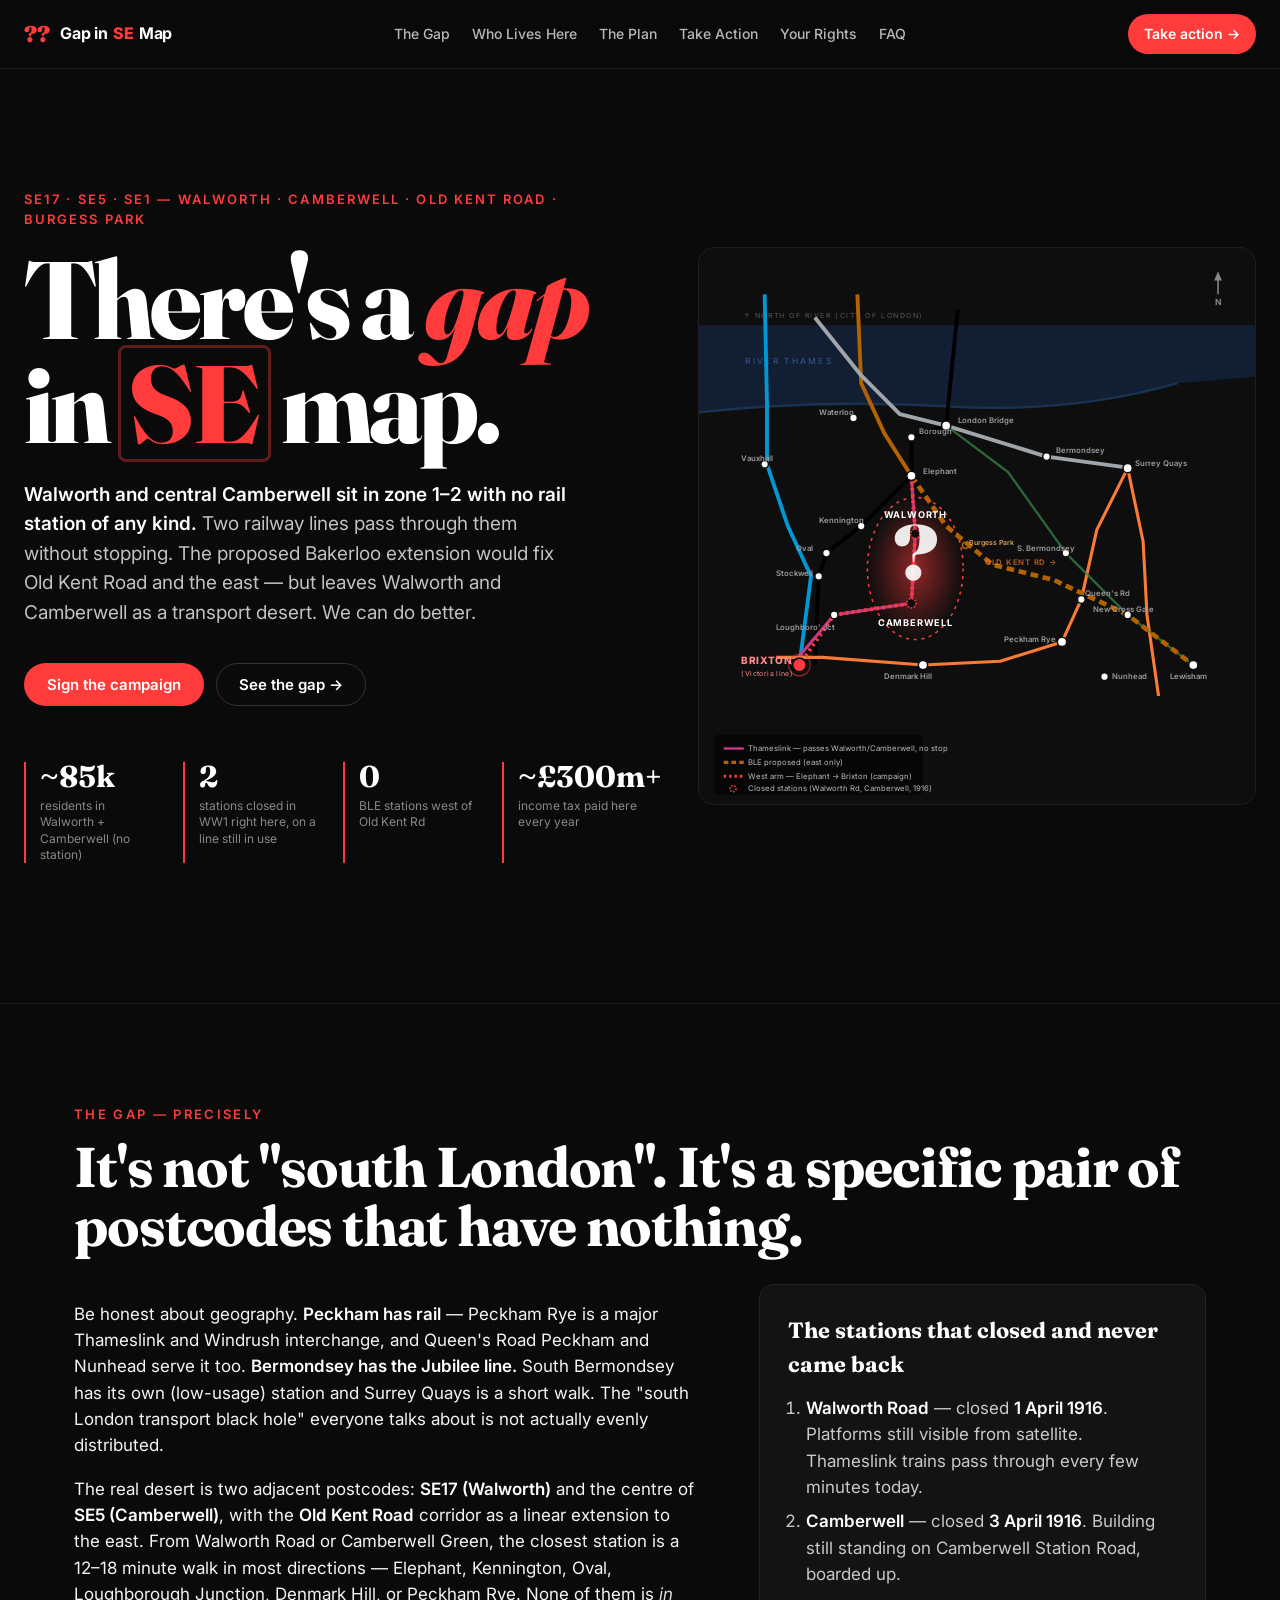
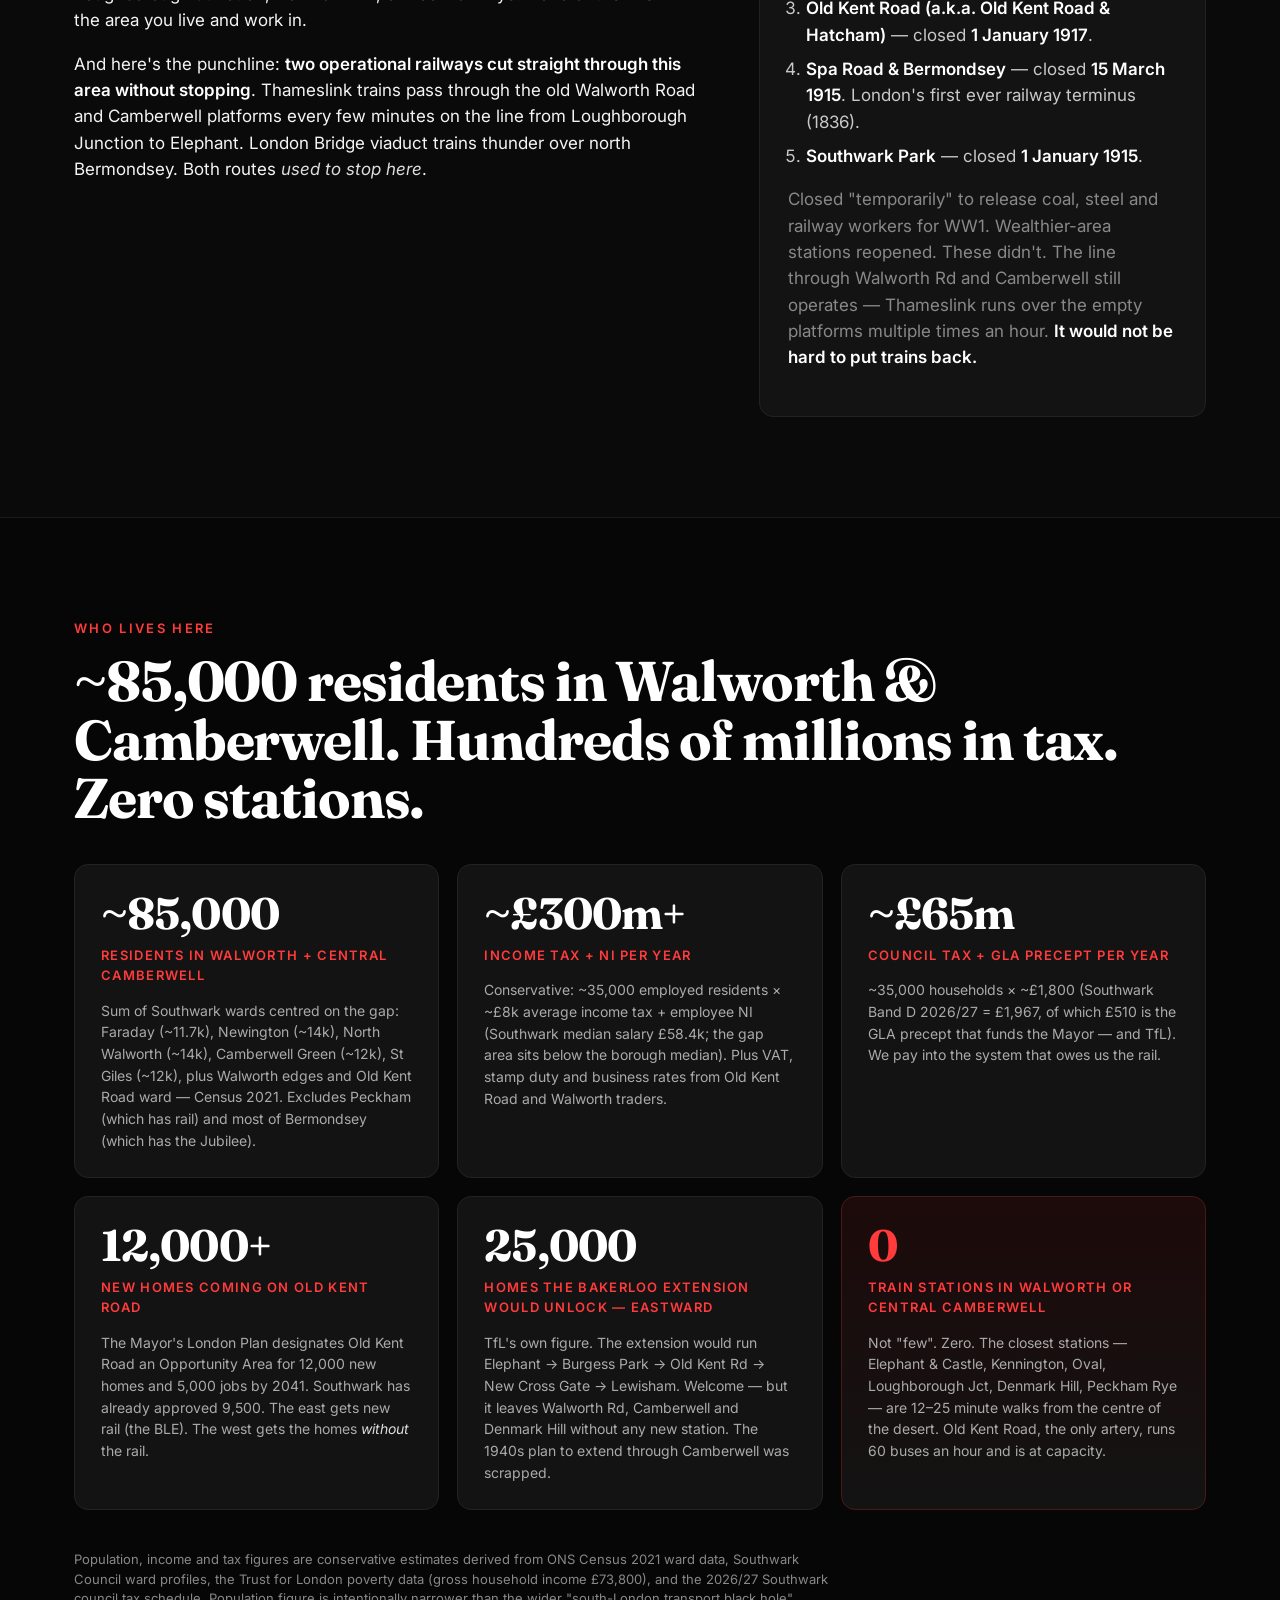
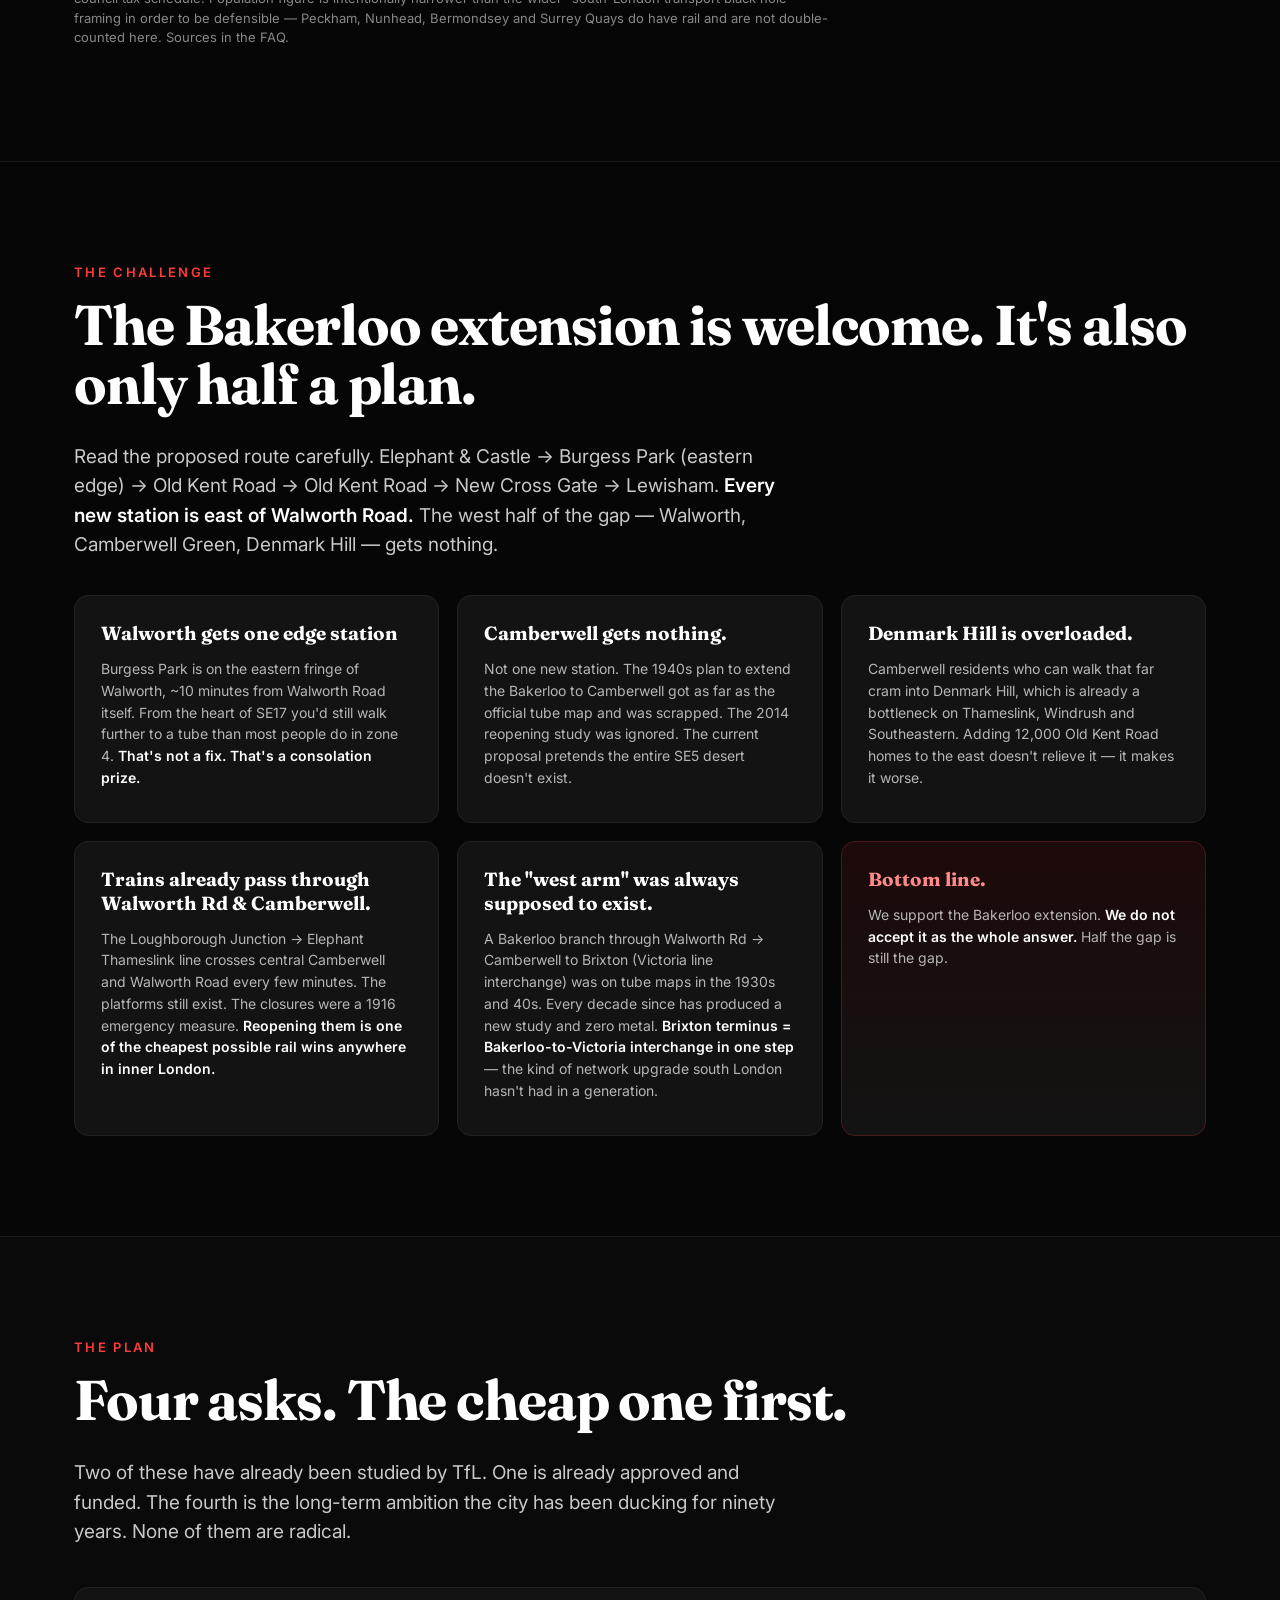
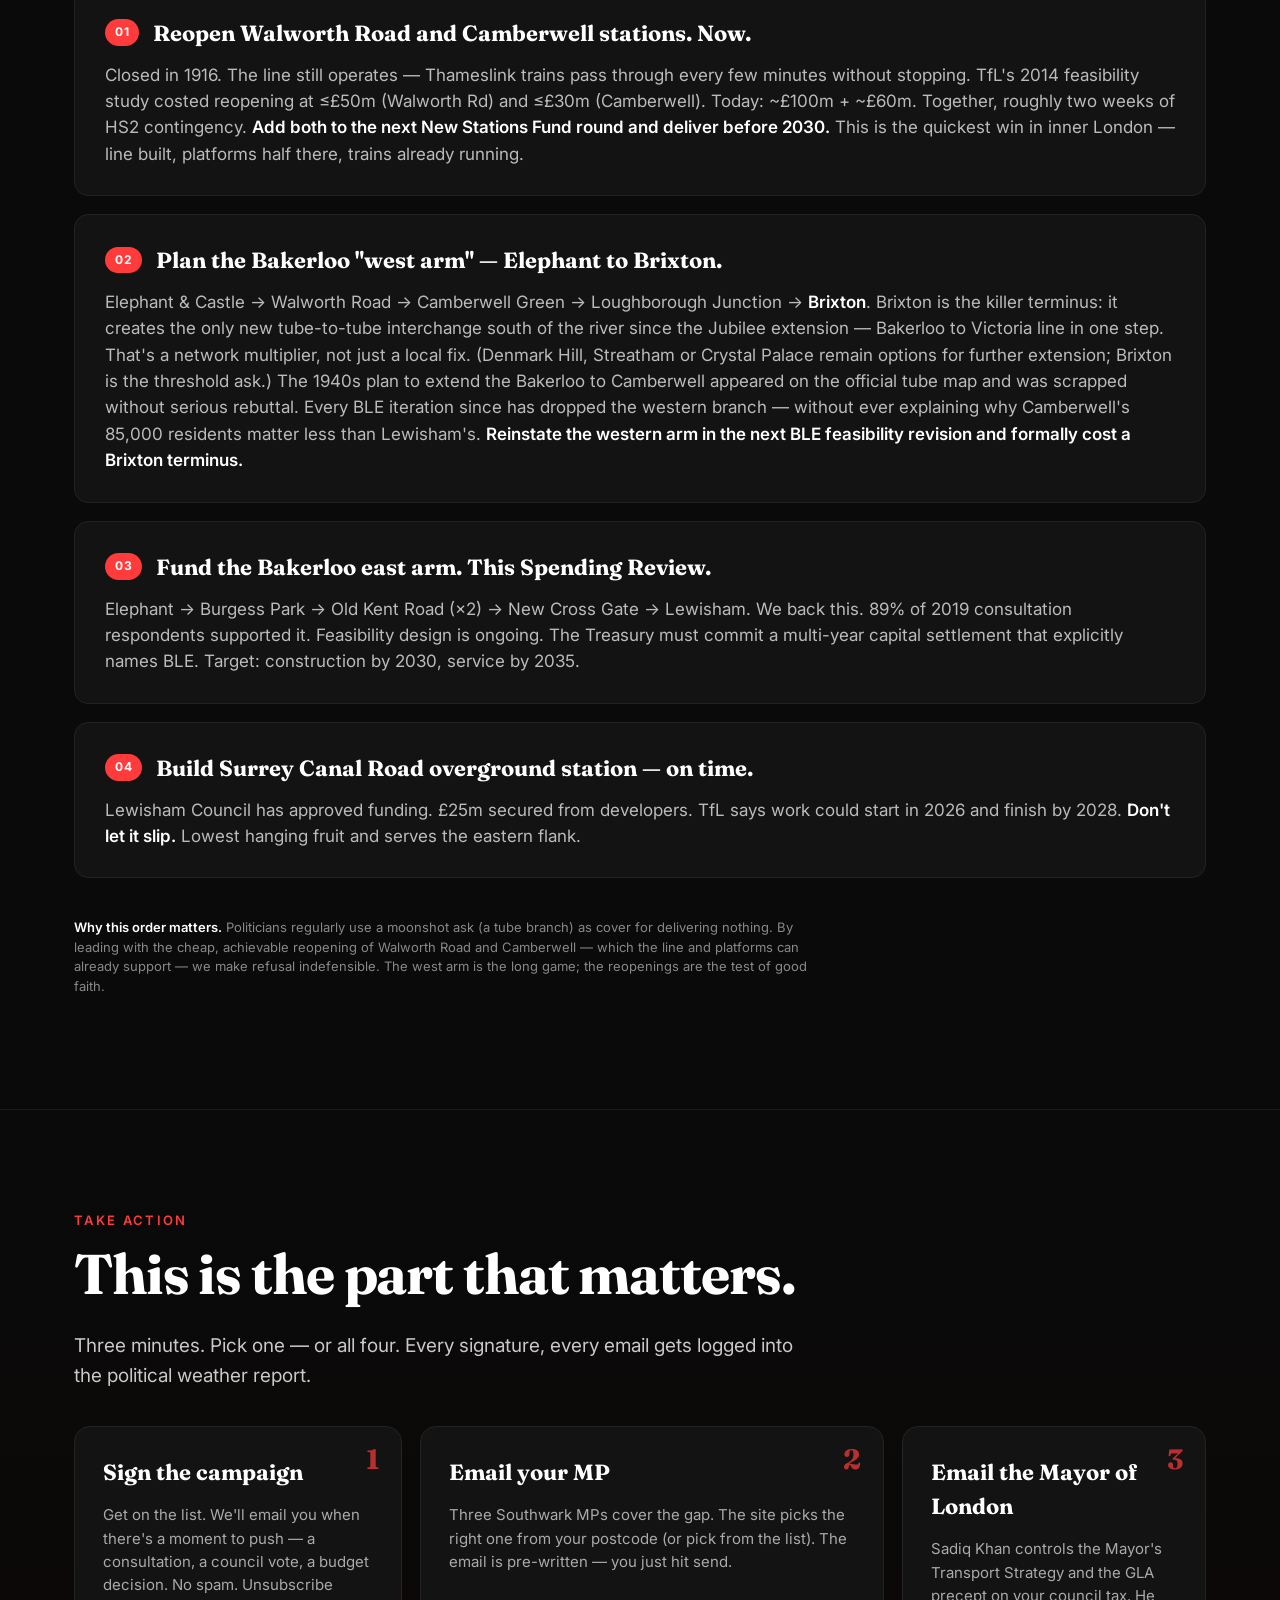
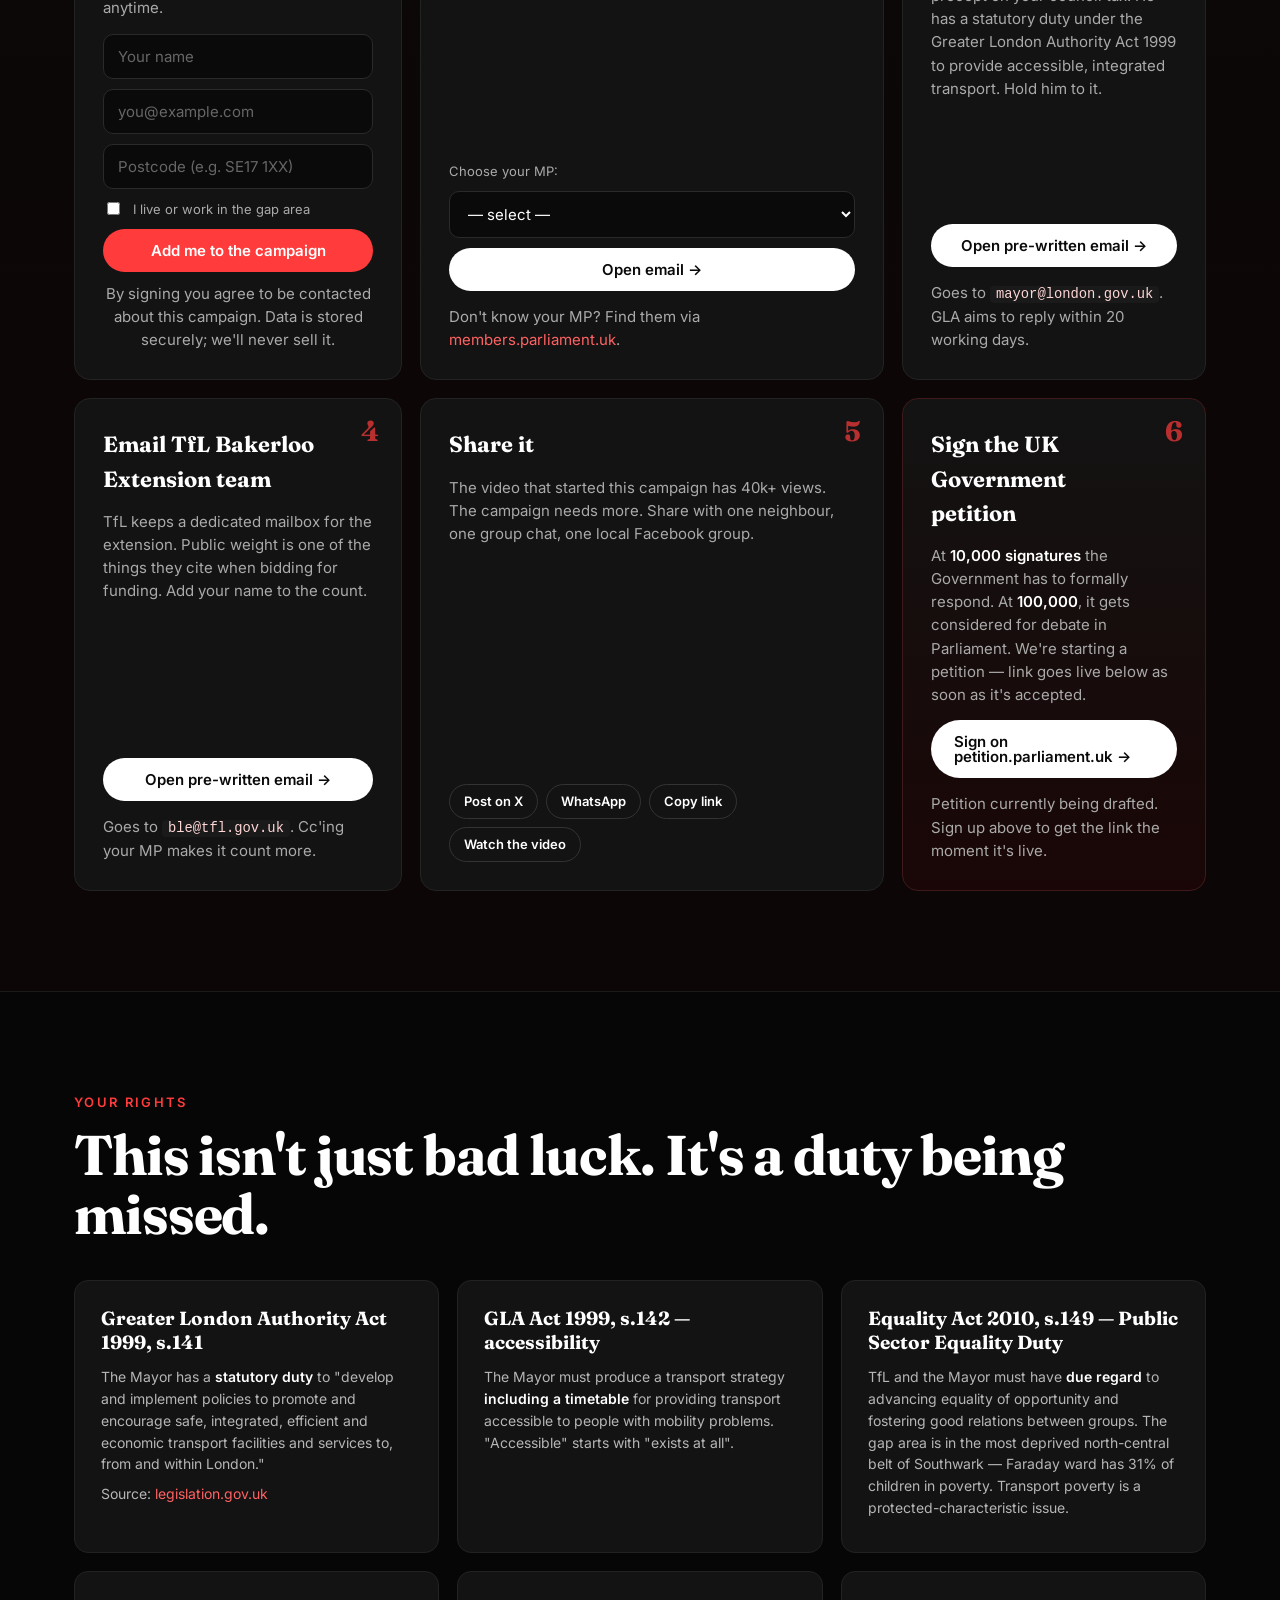
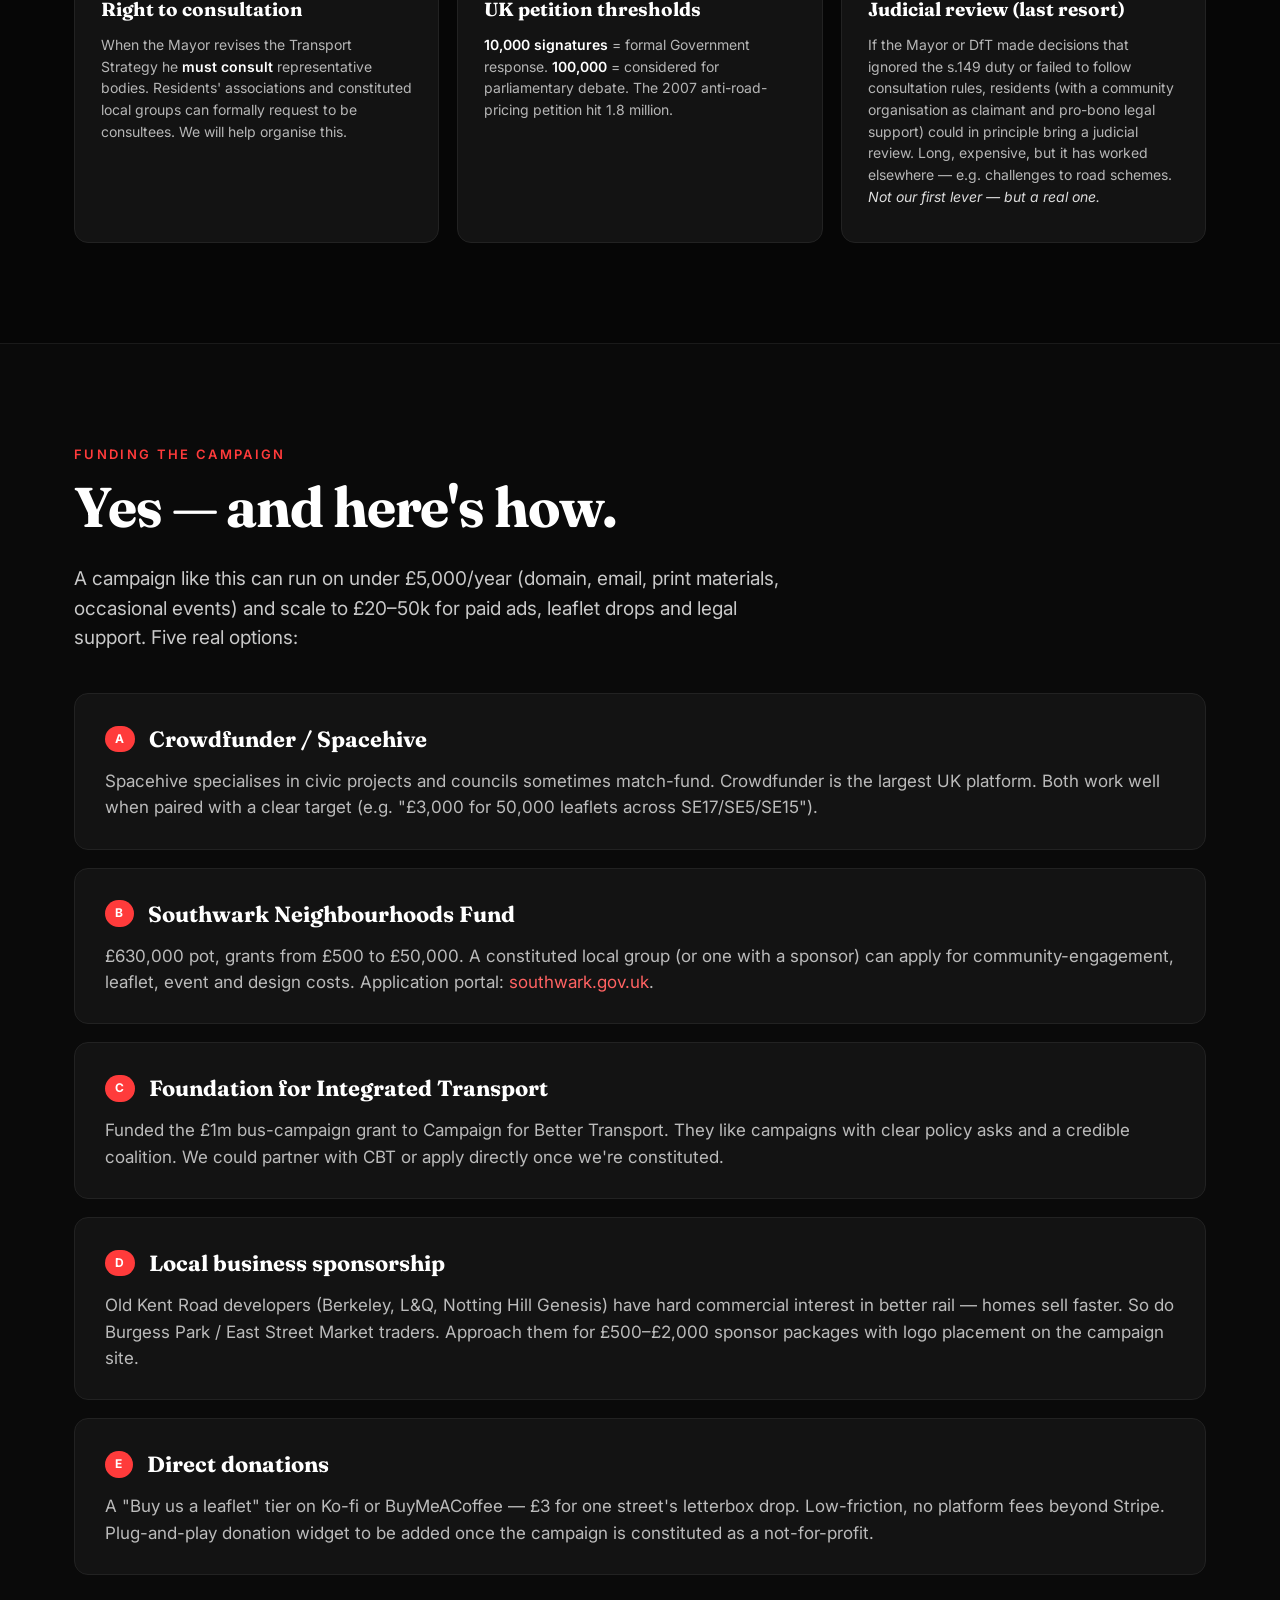
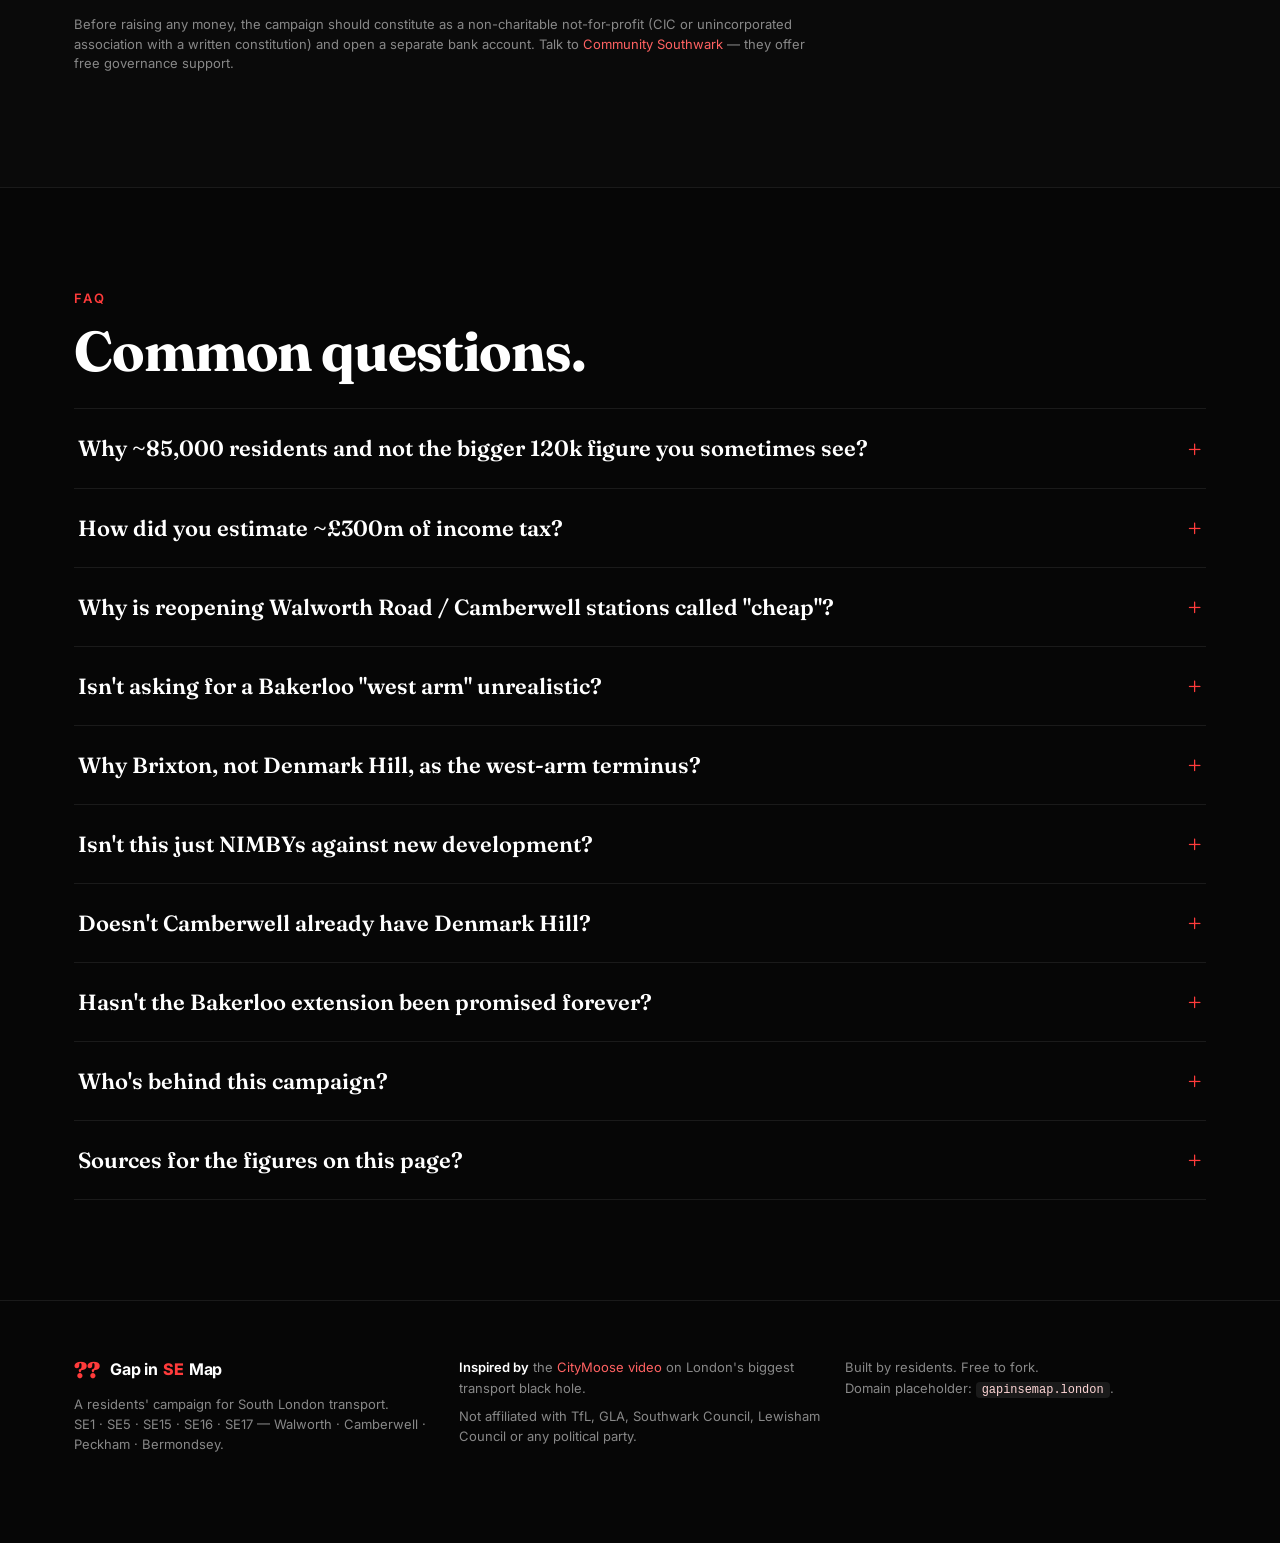
==== index.html @ 9b822abe "feat: initial Gap in SE Map campaign site Static residents' campaign for the South London transport " ====
<!doctype html>
<html lang="en">
<head>
<meta charset="utf-8">
<meta name="viewport" content="width=device-width, initial-scale=1, viewport-fit=cover">
<title>Gap in SE Map — Reconnect South London (SE1 · SE5 · SE15 · SE16 · SE17)</title>
<meta name="description" content="SE1, SE5, SE15, SE16, SE17 — Walworth, Camberwell, North Peckham and Bermondsey. 120,000+ Londoners in zone 1–2 with no train station. Sign up. Write to power. Fix the gap.">
<meta property="og:title" content="Gap in SE Map — Reconnect South London">
<meta property="og:description" content="120,000 Londoners across SE1, SE5, SE15, SE16 and SE17 with no train station in zone 1–2. Fund the Bakerloo extension. Reopen Camberwell and Walworth Road.">
<meta property="og:type" content="website">
<meta name="theme-color" content="#0a0a0a">
<link rel="preconnect" href="https://fonts.googleapis.com">
<link rel="preconnect" href="https://fonts.gstatic.com" crossorigin>
<link href="https://fonts.googleapis.com/css2?family=Inter:wght@400;500;600;700;800&family=Fraunces:wght@500;700;900&display=swap" rel="stylesheet">
<link rel="stylesheet" href="style.css">
</head>
<body>

<header class="nav">
  <a href="#top" class="brand">
    <span class="brand-mark" aria-hidden="true">??</span>
    <span class="brand-text">Gap in <span class="se">SE</span> Map</span>
  </a>
  <nav class="nav-links" aria-label="Primary">
    <a href="#gap">The Gap</a>
    <a href="#people">Who Lives Here</a>
    <a href="#asks">The Plan</a>
    <a href="#act">Take Action</a>
    <a href="#rights">Your Rights</a>
    <a href="#faq">FAQ</a>
  </nav>
  <a href="#act" class="nav-cta">Take action →</a>
</header>

<main id="top">

<section class="hero">
  <div class="hero-inner">
    <p class="kicker">SE17 · SE5 · SE1 — Walworth · Camberwell · Old Kent Road · Burgess Park</p>
    <h1 class="hero-title">
      There's a <span class="hl">gap</span><br>
      in <span class="se-display">SE</span> map.
    </h1>
    <p class="hero-sub">
      <strong>Walworth and central Camberwell sit in zone 1–2 with no rail station of any kind.</strong>
      Two railway lines pass through them without stopping. The proposed Bakerloo
      extension would fix Old Kent Road and the east — but leaves Walworth and
      Camberwell as a transport desert. We can do better.
    </p>
    <div class="hero-ctas">
      <a href="#act" class="btn btn-primary">Sign the campaign</a>
      <a href="#gap" class="btn btn-ghost">See the gap →</a>
    </div>
    <ul class="hero-stats" role="list">
      <li><strong>~85k</strong><span>residents in Walworth + Camberwell (no station)</span></li>
      <li><strong>2</strong><span>stations closed in WW1 right here, on a line still in use</span></li>
      <li><strong>0</strong><span>BLE stations west of Old Kent Rd</span></li>
      <li><strong>~£300m+</strong><span>income tax paid here every year</span></li>
    </ul>
  </div>
  <div class="hero-map" aria-hidden="true">
    <!--
      Schematic, but topologically accurate to inner south London geography.
      Origin (0,0) = top-left = roughly 51.515°N / -0.140°W (Vauxhall NW).
      Bottom right = roughly 51.43°N / 0.00°E (Lewisham SE).
      Thames runs across the top with London Bridge on the SOUTH side.
      All ~20 station positions reflect actual relative locations.
    -->
    <svg viewBox="0 0 720 720" xmlns="http://www.w3.org/2000/svg" role="img"
         aria-label="Map of inner south London showing the Walworth-Camberwell transport gap, surrounding stations, the proposed Bakerloo extension east arm and our proposed west arm to Brixton">
      <defs>
        <radialGradient id="gapGrad" cx="50%" cy="50%" r="50%">
          <stop offset="0%" stop-color="#ff3b3b" stop-opacity="0.55"/>
          <stop offset="65%" stop-color="#ff3b3b" stop-opacity="0.18"/>
          <stop offset="100%" stop-color="#ff3b3b" stop-opacity="0"/>
        </radialGradient>
      </defs>
      <rect width="720" height="720" fill="#0e0e0e"/>

      <!-- ============ River Thames — runs W-E across top with bend ============ -->
      <path d="M-20 215 Q150 195 320 205 Q480 215 620 175 L740 165 L740 100 L-20 100 Z"
            fill="#142948" opacity="0.6"/>
      <path d="M-20 215 Q150 195 320 205 Q480 215 620 175"
            stroke="#1d3a5f" stroke-width="3" fill="none" opacity="0.8"/>
      <text x="60" y="150" font-family="Inter, sans-serif" font-size="11" fill="#3a5a8f" letter-spacing="3">RIVER THAMES</text>
      <text x="58" y="90" font-family="Inter, sans-serif" font-size="9" fill="#5a5a5a" letter-spacing="2">↑ NORTH OF RIVER (CITY OF LONDON)</text>

      <!-- ============ Existing rail / tube lines ============ -->
      <!-- Northern line (black): from City via London Bridge → Borough → Elephant → Kennington → Oval → Stockwell → south -->
      <path d="M335 80 L320 230 L275 245 L275 295 L210 360 L165 395 L155 425 L150 540"
            stroke="#000" stroke-width="5" fill="none" stroke-linejoin="round"/>

      <!-- Bakerloo current (brown): from north via Waterloo to Elephant terminus -->
      <path d="M205 60 L210 175 L240 240 L275 295"
            stroke="#b26300" stroke-width="5" fill="none" stroke-linejoin="round"/>

      <!-- Victoria line (light blue): from north via Vauxhall → Stockwell → Brixton terminus -->
      <path d="M85 60 L88 200 L88 280 L115 360 L145 425 L130 540"
            stroke="#0098d4" stroke-width="5" fill="none" stroke-linejoin="round"/>

      <!-- Jubilee line (silver): runs east through Waterloo → Southwark → London Bridge → Bermondsey → Canada Water -->
      <path d="M150 90 L210 165 L260 215 L320 230 L450 270 L560 285"
            stroke="#a0a5a9" stroke-width="5" fill="none" stroke-linejoin="round"/>

      <!-- Thameslink (magenta) — passes through gap at Walworth Rd & Camberwell WITHOUT stopping today -->
      <path d="M275 295 L280 370 L275 460 L175 475 L120 540"
            stroke="#cc3a8a" stroke-width="4" fill="none" stroke-linejoin="round" opacity="0.95"/>

      <!-- Windrush line (orange) — Surrey Quays → Queens Rd Peckham → Peckham Rye → Denmark Hill → Clapham branch -->
      <path d="M555 285 L515 365 L495 455 L470 510 L390 535 L290 540 L160 530 L100 530"
            stroke="#fa7b35" stroke-width="4" fill="none" stroke-linejoin="round"/>
      <!-- Windrush — south branch: Surrey Quays → New Cross Gate → Brockley → Forest Hill -->
      <path d="M555 285 L575 380 L580 475 L595 580"
            stroke="#fa7b35" stroke-width="4" fill="none" stroke-linejoin="round"/>

      <!-- Southeastern (green-ish) — London Bridge → New Cross → Lewisham — pass-through, no stops in gap -->
      <path d="M320 230 L400 290 L475 395 L555 475 L640 540"
            stroke="#3a8a4a" stroke-width="3" fill="none" stroke-linejoin="round" opacity="0.7"/>

      <!-- ============ Proposed BLE east arm (brown dashed): Elephant → Burgess Park → OKR(×2) → New Cross Gate → Lewisham ============ -->
      <path d="M275 295 L320 360 L380 410 L460 430 L555 475 L640 540"
            stroke="#b26300" stroke-width="6" fill="none" stroke-dasharray="10 6" stroke-linejoin="round"/>
      <!-- BLE proposed station marker: Burgess Park (eastern edge of Walworth) -->
      <g>
        <circle cx="345" cy="385" r="4" fill="none" stroke="#b26300" stroke-width="2"/>
        <text x="350" y="385" font-family="Inter, sans-serif" font-size="9" fill="#d4a060" font-weight="600">Burgess Park</text>
      </g>

      <!-- ============ PROPOSED west arm (red dashed): Elephant → Walworth Rd → Camberwell Green → Loughborough Jct → Brixton ============ -->
      <path d="M275 295 L280 370 L275 460 L175 475 L130 540"
            stroke="#ff3b3b" stroke-width="5" fill="none" stroke-dasharray="3 5" stroke-linejoin="round"/>

      <!-- ============ The Gap — tight ellipse around Walworth Rd + Camberwell, not extending into Kennington/Oval ============ -->
      <ellipse cx="280" cy="415" rx="62" ry="92" fill="url(#gapGrad)"/>
      <ellipse cx="280" cy="415" rx="62" ry="92" fill="none"
               stroke="#ff3b3b" stroke-width="2" stroke-dasharray="4 6"/>

      <!-- ============ Existing stations as dots ============ -->
      <g fill="#fff" stroke="#0e0e0e" stroke-width="2">
        <!-- North-of-river / on-river crossings -->
        <circle cx="320" cy="230" r="6"/>   <!-- London Bridge (south of river — correct) -->
        <!-- Tube termini & key interchanges -->
        <circle cx="275" cy="295" r="6"/>   <!-- Elephant & Castle -->
        <circle cx="200" cy="220" r="5"/>   <!-- Waterloo -->
        <circle cx="275" cy="245" r="5"/>   <!-- Borough -->
        <circle cx="85"  cy="280" r="5"/>   <!-- Vauxhall -->
        <circle cx="210" cy="360" r="5"/>   <!-- Kennington -->
        <circle cx="165" cy="395" r="5"/>   <!-- Oval -->
        <circle cx="155" cy="425" r="5"/>   <!-- Stockwell -->
        <circle cx="175" cy="475" r="5"/>   <!-- Loughborough Junction -->
        <circle cx="290" cy="540" r="6"/>   <!-- Denmark Hill (south of Camberwell, slightly east in real geography) -->
        <circle cx="450" cy="270" r="5"/>   <!-- Bermondsey (Jubilee) -->
        <circle cx="555" cy="285" r="6"/>   <!-- Surrey Quays -->
        <circle cx="475" cy="395" r="5"/>   <!-- South Bermondsey -->
        <circle cx="495" cy="455" r="5"/>   <!-- Queen's Rd Peckham -->
        <circle cx="470" cy="510" r="6"/>   <!-- Peckham Rye -->
        <circle cx="525" cy="555" r="5"/>   <!-- Nunhead -->
        <circle cx="555" cy="475" r="5"/>   <!-- New Cross Gate -->
        <circle cx="640" cy="540" r="6"/>   <!-- Lewisham -->
      </g>

      <!-- ============ Brixton — terminus we want, highlighted ============ -->
      <circle cx="130" cy="540" r="9" fill="#ff3b3b" stroke="#0e0e0e" stroke-width="2.5"/>
      <circle cx="130" cy="540" r="14" fill="none" stroke="#ff3b3b" stroke-width="1.5" opacity="0.5"/>

      <!-- ============ Phantom closed stations inside the gap (Walworth Rd, Camberwell) ============ -->
      <g fill="#0e0e0e" stroke="#ff3b3b" stroke-width="2">
        <circle cx="280" cy="370" r="6" stroke-dasharray="2 2"/>  <!-- Walworth Rd -->
        <circle cx="275" cy="460" r="6" stroke-dasharray="2 2"/>  <!-- Camberwell -->
      </g>

      <!-- Big question mark inside gap -->
      <text x="280" y="430" text-anchor="middle" font-family="Fraunces, serif"
            font-size="100" font-weight="900" fill="#fff" opacity="0.9">?</text>

      <!-- ============ Big area labels — INSIDE the gap, framing the void ============ -->
      <g font-family="Inter, system-ui, sans-serif" font-size="12" fill="#fff" font-weight="700" letter-spacing="1">
        <text x="280" y="350" text-anchor="middle">WALWORTH</text>
        <text x="280" y="490" text-anchor="middle">CAMBERWELL</text>
        <text x="370" y="410" font-size="10" opacity="0.65" fill="#fa7b35">OLD KENT RD →</text>
      </g>

      <!-- ============ Station labels ============ -->
      <g font-family="Inter, system-ui, sans-serif" font-size="10" fill="#9b9b9b" font-weight="600">
        <text x="335" y="227">London Bridge</text>
        <text x="290" y="293">Elephant</text>
        <text x="155" y="216">Waterloo</text>
        <text x="285" y="241">Borough</text>
        <text x="55"  y="276">Vauxhall</text>
        <text x="155" y="356">Kennington</text>
        <text x="125" y="392">Oval</text>
        <text x="100" y="425">Stockwell</text>
        <text x="100" y="494">Loughboro' Jct</text>
        <text x="240" y="558">Denmark Hill</text>
        <text x="462" y="266">Bermondsey</text>
        <text x="565" y="282">Surrey Quays</text>
        <text x="412" y="392">S. Bermondsey</text>
        <text x="500" y="450">Queen's Rd</text>
        <text x="395" y="510">Peckham Rye</text>
        <text x="535" y="558">Nunhead</text>
        <text x="510" y="471">New Cross Gate</text>
        <text x="610" y="558">Lewisham</text>
      </g>

      <!-- Brixton callout -->
      <g font-family="Inter, system-ui, sans-serif">
        <text x="55" y="538" font-size="13" fill="#ff8a8a" font-weight="800" letter-spacing="0.5">BRIXTON</text>
        <text x="55" y="554" font-size="9" fill="#ff8a8a" letter-spacing="0.5">(Victoria line)</text>
      </g>

      <!-- North arrow -->
      <g transform="translate(672 60)" fill="#666">
        <line x1="0" y1="0" x2="0" y2="-22" stroke="#888" stroke-width="2"/>
        <polygon points="0,-30 -5,-18 5,-18" fill="#888"/>
        <text x="-4" y="14" font-family="Inter" font-size="11" fill="#888" font-weight="700">N</text>
      </g>

      <!-- Legend -->
      <g font-family="Inter, system-ui, sans-serif" font-size="10" fill="#bbb">
        <rect x="20" y="630" width="270" height="78" fill="#000" opacity="0.6" rx="6"/>
        <line x1="32" y1="648" x2="58" y2="648" stroke="#cc3a8a" stroke-width="3"/>
        <text x="64" y="651">Thameslink — passes Walworth/Camberwell, no stop</text>
        <line x1="32" y1="666" x2="58" y2="666" stroke="#b26300" stroke-width="4" stroke-dasharray="6 4"/>
        <text x="64" y="669">BLE proposed (east only)</text>
        <line x1="32" y1="684" x2="58" y2="684" stroke="#ff3b3b" stroke-width="4" stroke-dasharray="3 4"/>
        <text x="64" y="687">West arm — Elephant → Brixton (campaign)</text>
        <circle cx="44" cy="700" r="4" fill="#0e0e0e" stroke="#ff3b3b" stroke-width="2" stroke-dasharray="2 2"/>
        <text x="64" y="703">Closed stations (Walworth Rd, Camberwell, 1916)</text>
      </g>
    </svg>
  </div>
</section>

<section id="gap" class="section">
  <div class="container">
    <p class="section-eyebrow">The gap — precisely</p>
    <h2 class="section-title">It's not "south London". It's a specific pair of postcodes that have nothing.</h2>
    <div class="two-col">
      <div>
        <p>
          Be honest about geography. <strong>Peckham has rail</strong> — Peckham Rye is a
          major Thameslink and Windrush interchange, and Queen's Road Peckham and Nunhead
          serve it too. <strong>Bermondsey has the Jubilee line.</strong> South Bermondsey has
          its own (low-usage) station and Surrey Quays is a short walk. The "south London
          transport black hole" everyone talks about is not actually evenly distributed.
        </p>
        <p>
          The real desert is two adjacent postcodes: <strong>SE17 (Walworth)</strong> and
          the centre of <strong>SE5 (Camberwell)</strong>, with the
          <strong>Old Kent Road</strong> corridor as a linear extension to the east. From
          Walworth Road or Camberwell Green, the closest station is a 12–18 minute walk in
          most directions — Elephant, Kennington, Oval, Loughborough Junction, Denmark Hill,
          or Peckham Rye. None of them is <em>in</em> the area you live and work in.
        </p>
        <p>
          And here's the punchline: <strong>two operational railways cut straight through
          this area without stopping</strong>. Thameslink trains pass through the old Walworth
          Road and Camberwell platforms every few minutes on the line from Loughborough
          Junction to Elephant. London Bridge viaduct trains thunder over north Bermondsey.
          Both routes <em>used to stop here</em>.
        </p>
      </div>
      <aside class="callout">
        <h3>The stations that closed and never came back</h3>
        <ol class="ghost-list">
          <li><strong>Walworth Road</strong> — closed <strong>1 April 1916</strong>. Platforms still visible from satellite. Thameslink trains pass through every few minutes today.</li>
          <li><strong>Camberwell</strong> — closed <strong>3 April 1916</strong>. Building still standing on Camberwell Station Road, boarded up.</li>
          <li><strong>Old Kent Road (a.k.a. Old Kent Road & Hatcham)</strong> — closed <strong>1 January 1917</strong>.</li>
          <li><strong>Spa Road & Bermondsey</strong> — closed <strong>15 March 1915</strong>. London's first ever railway terminus (1836).</li>
          <li><strong>Southwark Park</strong> — closed <strong>1 January 1915</strong>.</li>
        </ol>
        <p class="muted">
          Closed "temporarily" to release coal, steel and railway workers for WW1.
          Wealthier-area stations reopened. These didn't. The line through Walworth Rd and
          Camberwell still operates — Thameslink runs over the empty platforms multiple times
          an hour. <strong>It would not be hard to put trains back.</strong>
        </p>
      </aside>
    </div>
  </div>
</section>

<section id="people" class="section section-alt">
  <div class="container">
    <p class="section-eyebrow">Who lives here</p>
    <h2 class="section-title">~85,000 residents in Walworth & Camberwell. Hundreds of millions in tax. Zero stations.</h2>

    <div class="stat-grid">
      <div class="stat-card">
        <div class="stat-num">~85,000</div>
        <div class="stat-label">residents in Walworth + central Camberwell</div>
        <p>
          Sum of Southwark wards centred on the gap: Faraday (~11.7k), Newington (~14k),
          North Walworth (~14k), Camberwell Green (~12k), St Giles (~12k), plus Walworth
          edges and Old Kent Road ward — Census 2021. Excludes Peckham (which has rail) and
          most of Bermondsey (which has the Jubilee).
        </p>
      </div>
      <div class="stat-card">
        <div class="stat-num">~£300m+</div>
        <div class="stat-label">income tax + NI per year</div>
        <p>
          Conservative: ~35,000 employed residents × ~£8k average income tax + employee NI
          (Southwark median salary £58.4k; the gap area sits below the borough median).
          Plus VAT, stamp duty and business rates from Old Kent Road and Walworth traders.
        </p>
      </div>
      <div class="stat-card">
        <div class="stat-num">~£65m</div>
        <div class="stat-label">council tax + GLA precept per year</div>
        <p>
          ~35,000 households × ~£1,800 (Southwark Band D 2026/27 = £1,967, of which £510 is
          the GLA precept that funds the Mayor — and TfL). We pay into the system that owes
          us the rail.
        </p>
      </div>
      <div class="stat-card">
        <div class="stat-num">12,000+</div>
        <div class="stat-label">new homes coming on Old Kent Road</div>
        <p>
          The Mayor's London Plan designates Old Kent Road an Opportunity Area for 12,000 new
          homes and 5,000 jobs by 2041. Southwark has already approved 9,500. The east gets
          new rail (the BLE). The west gets the homes <em>without</em> the rail.
        </p>
      </div>
      <div class="stat-card">
        <div class="stat-num">25,000</div>
        <div class="stat-label">homes the Bakerloo extension would unlock — eastward</div>
        <p>
          TfL's own figure. The extension would run Elephant → Burgess Park → Old Kent Rd →
          New Cross Gate → Lewisham. Welcome — but it leaves Walworth Rd, Camberwell and
          Denmark Hill without any new station. The 1940s plan to extend through Camberwell
          was scrapped.
        </p>
      </div>
      <div class="stat-card stat-emph">
        <div class="stat-num">0</div>
        <div class="stat-label">train stations in Walworth or central Camberwell</div>
        <p>
          Not "few". Zero. The closest stations — Elephant & Castle, Kennington, Oval,
          Loughborough Jct, Denmark Hill, Peckham Rye — are 12–25 minute walks from the
          centre of the desert. Old Kent Road, the only artery, runs 60 buses an hour and is
          at capacity.
        </p>
      </div>
    </div>

    <p class="footnote">
      Population, income and tax figures are conservative estimates derived from ONS Census
      2021 ward data, Southwark Council ward profiles, the Trust for London poverty data
      (gross household income £73,800), and the 2026/27 Southwark council tax schedule.
      Population figure is intentionally narrower than the wider "south-London transport
      black hole" framing in order to be defensible — Peckham, Nunhead, Bermondsey and
      Surrey Quays do have rail and are not double-counted here. Sources in the FAQ.
    </p>
  </div>
</section>

<section id="ble-not-enough" class="section section-alt">
  <div class="container">
    <p class="section-eyebrow">The challenge</p>
    <h2 class="section-title">The Bakerloo extension is welcome. It's also only half a plan.</h2>
    <p class="lede">
      Read the proposed route carefully. Elephant & Castle → Burgess Park (eastern edge) →
      Old Kent Road → Old Kent Road → New Cross Gate → Lewisham. <strong>Every new station is
      east of Walworth Road.</strong> The west half of the gap — Walworth, Camberwell Green,
      Denmark Hill — gets nothing.
    </p>

    <div class="rights-grid">
      <article class="right-card">
        <h3>Walworth gets one edge station</h3>
        <p>
          Burgess Park is on the eastern fringe of Walworth, ~10 minutes from Walworth Road
          itself. From the heart of SE17 you'd still walk further to a tube than most people
          do in zone 4. <strong>That's not a fix. That's a consolation prize.</strong>
        </p>
      </article>
      <article class="right-card">
        <h3>Camberwell gets nothing.</h3>
        <p>
          Not one new station. The 1940s plan to extend the Bakerloo to Camberwell got as far
          as the official tube map and was scrapped. The 2014 reopening study was ignored.
          The current proposal pretends the entire SE5 desert doesn't exist.
        </p>
      </article>
      <article class="right-card">
        <h3>Denmark Hill is overloaded.</h3>
        <p>
          Camberwell residents who can walk that far cram into Denmark Hill, which is already
          a bottleneck on Thameslink, Windrush and Southeastern. Adding 12,000 Old Kent Road
          homes to the east doesn't relieve it — it makes it worse.
        </p>
      </article>
      <article class="right-card">
        <h3>Trains already pass through Walworth Rd & Camberwell.</h3>
        <p>
          The Loughborough Junction → Elephant Thameslink line crosses central Camberwell and
          Walworth Road every few minutes. The platforms still exist. The closures were a
          1916 emergency measure. <strong>Reopening them is one of the cheapest possible
          rail wins anywhere in inner London.</strong>
        </p>
      </article>
      <article class="right-card">
        <h3>The "west arm" was always supposed to exist.</h3>
        <p>
          A Bakerloo branch through Walworth Rd → Camberwell to Brixton (Victoria line
          interchange) was on tube maps in the 1930s and 40s. Every decade since has produced
          a new study and zero metal. <strong>Brixton terminus = Bakerloo-to-Victoria
          interchange in one step</strong> — the kind of network upgrade south London hasn't
          had in a generation.
        </p>
      </article>
      <article class="right-card right-emph">
        <h3>Bottom line.</h3>
        <p>
          We support the Bakerloo extension. <strong>We do not accept it as the whole answer.</strong>
          Half the gap is still the gap.
        </p>
      </article>
    </div>
  </div>
</section>

<section id="asks" class="section">
  <div class="container">
    <p class="section-eyebrow">The plan</p>
    <h2 class="section-title">Four asks. The cheap one first.</h2>
    <p class="lede">
      Two of these have already been studied by TfL. One is already approved and funded.
      The fourth is the long-term ambition the city has been ducking for ninety years.
      None of them are radical.
    </p>

    <ol class="asks">
      <li>
        <h3><span class="ask-num">01</span> Reopen Walworth Road and Camberwell stations. Now.</h3>
        <p>
          Closed in 1916. The line still operates — Thameslink trains pass through every
          few minutes without stopping. TfL's 2014 feasibility study costed reopening at
          ≤£50m (Walworth Rd) and ≤£30m (Camberwell). Today: ~£100m + ~£60m. Together,
          roughly two weeks of HS2 contingency. <strong>Add both to the next New Stations
          Fund round and deliver before 2030.</strong> This is the quickest win in inner
          London — line built, platforms half there, trains already running.
        </p>
      </li>
      <li>
        <h3><span class="ask-num">02</span> Plan the Bakerloo "west arm" — Elephant to Brixton.</h3>
        <p>
          Elephant & Castle → Walworth Road → Camberwell Green → Loughborough Junction →
          <strong>Brixton</strong>. Brixton is the killer terminus: it creates the only
          new tube-to-tube interchange south of the river since the Jubilee extension —
          Bakerloo to Victoria line in one step. That's a network multiplier, not just a
          local fix. (Denmark Hill, Streatham or Crystal Palace remain options for further
          extension; Brixton is the threshold ask.) The 1940s plan to extend the Bakerloo
          to Camberwell appeared on the official tube map and was scrapped without serious
          rebuttal. Every BLE iteration since has dropped the western branch — without ever
          explaining why Camberwell's 85,000 residents matter less than Lewisham's.
          <strong>Reinstate the western arm in the next BLE feasibility revision and
          formally cost a Brixton terminus.</strong>
        </p>
      </li>
      <li>
        <h3><span class="ask-num">03</span> Fund the Bakerloo east arm. This Spending Review.</h3>
        <p>
          Elephant → Burgess Park → Old Kent Road (×2) → New Cross Gate → Lewisham. We
          back this. 89% of 2019 consultation respondents supported it. Feasibility design is
          ongoing. The Treasury must commit a multi-year capital settlement that explicitly
          names BLE. Target: construction by 2030, service by 2035.
        </p>
      </li>
      <li>
        <h3><span class="ask-num">04</span> Build Surrey Canal Road overground station — on time.</h3>
        <p>
          Lewisham Council has approved funding. £25m secured from developers. TfL says work
          could start in 2026 and finish by 2028. <strong>Don't let it slip.</strong> Lowest
          hanging fruit and serves the eastern flank.
        </p>
      </li>
    </ol>

    <p class="footnote">
      <strong>Why this order matters.</strong> Politicians regularly use a moonshot ask
      (a tube branch) as cover for delivering nothing. By leading with the cheap, achievable
      reopening of Walworth Road and Camberwell — which the line and platforms can already
      support — we make refusal indefensible. The west arm is the long game; the reopenings
      are the test of good faith.
    </p>
  </div>
</section>

<section id="act" class="section section-act">
  <div class="container">
    <p class="section-eyebrow">Take action</p>
    <h2 class="section-title">This is the part that matters.</h2>
    <p class="lede">
      Three minutes. Pick one — or all four. Every signature, every email
      gets logged into the political weather report.
    </p>

    <div class="action-grid">

      <article class="action-card">
        <div class="action-num">1</div>
        <h3>Sign the campaign</h3>
        <p>Get on the list. We'll email you when there's a moment to push — a consultation,
           a council vote, a budget decision. No spam. Unsubscribe anytime.</p>

        <form class="signup" id="signup-form" method="POST"
              action="https://formspree.io/f/REPLACE_ME">
          <label class="visually-hidden" for="su-name">Your name</label>
          <input id="su-name" name="name" type="text" placeholder="Your name" required>

          <label class="visually-hidden" for="su-email">Your email</label>
          <input id="su-email" name="email" type="email" placeholder="you@example.com" required>

          <label class="visually-hidden" for="su-postcode">Your postcode</label>
          <input id="su-postcode" name="postcode" type="text" placeholder="Postcode (e.g. SE17 1XX)"
                 pattern="[A-Za-z]{1,2}[0-9][A-Za-z0-9]?\s?[0-9][A-Za-z]{2}" required>

          <label class="check"><input type="checkbox" name="resident" value="yes"> I live or work in the gap area</label>

          <button type="submit" class="btn btn-primary btn-block">Add me to the campaign</button>
          <p class="form-note">By signing you agree to be contacted about this campaign. Data
             is stored securely; we'll never sell it.</p>
        </form>
        <p class="success" id="signup-success" hidden>
          ✓ You're in. Check your inbox to confirm. Now do the next one.
        </p>
      </article>

      <article class="action-card">
        <div class="action-num">2</div>
        <h3>Email your MP</h3>
        <p>Three Southwark MPs cover the gap. The site picks the right one from your
           postcode (or pick from the list). The email is pre-written — you just hit send.</p>

        <div class="mp-picker">
          <label for="mp-select">Choose your MP:</label>
          <select id="mp-select">
            <option value="">— select —</option>
            <option value="florence">Florence Eshalomi (Vauxhall & Camberwell Green)</option>
            <option value="miatta">Miatta Fahnbulleh (Peckham)</option>
            <option value="neil">Neil Coyle (Bermondsey & Old Southwark)</option>
            <option value="ellie">Ellie Reeves (Lewisham West & East Dulwich)</option>
          </select>
          <button type="button" class="btn btn-secondary" id="mp-send">Open email →</button>
        </div>
        <p class="muted small">Don't know your MP? Find them via
           <a href="https://members.parliament.uk/FindYourMP" target="_blank" rel="noopener">
             members.parliament.uk</a>.
        </p>
      </article>

      <article class="action-card">
        <div class="action-num">3</div>
        <h3>Email the Mayor of London</h3>
        <p>Sadiq Khan controls the Mayor's Transport Strategy and the GLA precept on your
           council tax. He has a statutory duty under the Greater London Authority Act 1999 to
           provide accessible, integrated transport. Hold him to it.</p>
        <button type="button" class="btn btn-secondary btn-block" id="mayor-send">
          Open pre-written email →
        </button>
        <p class="muted small">Goes to <code>mayor@london.gov.uk</code>. GLA aims to reply within 20 working days.</p>
      </article>

      <article class="action-card">
        <div class="action-num">4</div>
        <h3>Email TfL Bakerloo Extension team</h3>
        <p>TfL keeps a dedicated mailbox for the extension. Public weight is one of the things
           they cite when bidding for funding. Add your name to the count.</p>
        <button type="button" class="btn btn-secondary btn-block" id="tfl-send">
          Open pre-written email →
        </button>
        <p class="muted small">Goes to <code>ble@tfl.gov.uk</code>. Cc'ing your MP makes it count more.</p>
      </article>

      <article class="action-card action-share">
        <div class="action-num">5</div>
        <h3>Share it</h3>
        <p>The video that started this campaign has 40k+ views. The campaign needs more.
           Share with one neighbour, one group chat, one local Facebook group.</p>
        <div class="share-row">
          <a class="btn btn-ghost" id="share-x" href="#" target="_blank" rel="noopener">Post on X</a>
          <a class="btn btn-ghost" id="share-wa" href="#" target="_blank" rel="noopener">WhatsApp</a>
          <a class="btn btn-ghost" id="share-link" href="#">Copy link</a>
          <a class="btn btn-ghost" href="https://www.youtube.com/watch?v=wKGo7GlPe3I" target="_blank" rel="noopener">Watch the video</a>
        </div>
      </article>

      <article class="action-card action-petition">
        <div class="action-num">6</div>
        <h3>Sign the UK Government petition</h3>
        <p>At <strong>10,000 signatures</strong> the Government has to formally respond. At
           <strong>100,000</strong>, it gets considered for debate in Parliament. We're starting
           a petition — link goes live below as soon as it's accepted.</p>
        <a href="#" class="btn btn-secondary btn-block" id="petition-link">
          Sign on petition.parliament.uk →
        </a>
        <p class="muted small">Petition currently being drafted. Sign up above to get the link
           the moment it's live.</p>
      </article>

    </div>
  </div>
</section>

<section id="rights" class="section section-alt">
  <div class="container">
    <p class="section-eyebrow">Your rights</p>
    <h2 class="section-title">This isn't just bad luck. It's a duty being missed.</h2>
    <div class="rights-grid">

      <article class="right-card">
        <h3>Greater London Authority Act 1999, s.141</h3>
        <p>
          The Mayor has a <strong>statutory duty</strong> to "develop and implement policies
          to promote and encourage safe, integrated, efficient and economic transport facilities
          and services to, from and within London."
        </p>
        <p class="muted small">Source: <a href="https://www.legislation.gov.uk/ukpga/1999/29/section/141" target="_blank" rel="noopener">legislation.gov.uk</a></p>
      </article>

      <article class="right-card">
        <h3>GLA Act 1999, s.142 — accessibility</h3>
        <p>
          The Mayor must produce a transport strategy <strong>including a timetable</strong>
          for providing transport accessible to people with mobility problems. "Accessible"
          starts with "exists at all".
        </p>
      </article>

      <article class="right-card">
        <h3>Equality Act 2010, s.149 — Public Sector Equality Duty</h3>
        <p>
          TfL and the Mayor must have <strong>due regard</strong> to advancing equality of
          opportunity and fostering good relations between groups. The gap area is in the
          most deprived north-central belt of Southwark — Faraday ward has 31% of children in
          poverty. Transport poverty is a protected-characteristic issue.
        </p>
      </article>

      <article class="right-card">
        <h3>Right to consultation</h3>
        <p>
          When the Mayor revises the Transport Strategy he <strong>must consult</strong>
          representative bodies. Residents' associations and constituted local groups can
          formally request to be consultees. We will help organise this.
        </p>
      </article>

      <article class="right-card">
        <h3>UK petition thresholds</h3>
        <p>
          <strong>10,000 signatures</strong> = formal Government response.
          <strong>100,000</strong> = considered for parliamentary debate. The 2007 anti-road-pricing
          petition hit 1.8 million.
        </p>
      </article>

      <article class="right-card">
        <h3>Judicial review (last resort)</h3>
        <p>
          If the Mayor or DfT made decisions that ignored the s.149 duty or failed to follow
          consultation rules, residents (with a community organisation as claimant and pro-bono
          legal support) could in principle bring a judicial review. Long, expensive, but it
          has worked elsewhere — e.g. challenges to road schemes. <em>Not our first lever — but
          a real one.</em>
        </p>
      </article>

    </div>
  </div>
</section>

<section id="funding" class="section">
  <div class="container">
    <p class="section-eyebrow">Funding the campaign</p>
    <h2 class="section-title">Yes — and here's how.</h2>
    <p class="lede">
      A campaign like this can run on under £5,000/year (domain, email, print materials,
      occasional events) and scale to £20–50k for paid ads, leaflet drops and legal support.
      Five real options:
    </p>

    <ol class="asks">
      <li>
        <h3><span class="ask-num">A</span> Crowdfunder / Spacehive</h3>
        <p>
          Spacehive specialises in civic projects and councils sometimes match-fund.
          Crowdfunder is the largest UK platform. Both work well when paired with a clear
          target (e.g. "£3,000 for 50,000 leaflets across SE17/SE5/SE15").
        </p>
      </li>
      <li>
        <h3><span class="ask-num">B</span> Southwark Neighbourhoods Fund</h3>
        <p>
          £630,000 pot, grants from £500 to £50,000. A constituted local group (or one with
          a sponsor) can apply for community-engagement, leaflet, event and design costs.
          Application portal: <a href="https://www.southwark.gov.uk/community-engagement/grants-and-funding/neighbourhoods-fund" target="_blank" rel="noopener">southwark.gov.uk</a>.
        </p>
      </li>
      <li>
        <h3><span class="ask-num">C</span> Foundation for Integrated Transport</h3>
        <p>
          Funded the £1m bus-campaign grant to Campaign for Better Transport. They like
          campaigns with clear policy asks and a credible coalition. We could partner with
          CBT or apply directly once we're constituted.
        </p>
      </li>
      <li>
        <h3><span class="ask-num">D</span> Local business sponsorship</h3>
        <p>
          Old Kent Road developers (Berkeley, L&Q, Notting Hill Genesis) have hard commercial
          interest in better rail — homes sell faster. So do Burgess Park / East Street Market
          traders. Approach them for £500–£2,000 sponsor packages with logo placement on the
          campaign site.
        </p>
      </li>
      <li>
        <h3><span class="ask-num">E</span> Direct donations</h3>
        <p>
          A "Buy us a leaflet" tier on Ko-fi or BuyMeACoffee — £3 for one street's letterbox
          drop. Low-friction, no platform fees beyond Stripe. Plug-and-play donation widget
          to be added once the campaign is constituted as a not-for-profit.
        </p>
      </li>
    </ol>
    <p class="footnote">
      Before raising any money, the campaign should constitute as a non-charitable
      not-for-profit (CIC or unincorporated association with a written constitution) and
      open a separate bank account. Talk to <a href="https://communitysouthwark.org/" target="_blank" rel="noopener">Community Southwark</a>
      — they offer free governance support.
    </p>
  </div>
</section>

<section id="faq" class="section section-alt">
  <div class="container">
    <p class="section-eyebrow">FAQ</p>
    <h2 class="section-title">Common questions.</h2>

    <details>
      <summary>Why ~85,000 residents and not the bigger 120k figure you sometimes see?</summary>
      <p>
        Earlier framings (including in the source video and in some media coverage) describe
        the "black hole" as Walworth + Camberwell + north Peckham + south Bermondsey, which
        adds up to roughly 120,000. But on close inspection, Peckham is well served by rail
        (Peckham Rye is a Thameslink + Windrush interchange; Queen's Road Peckham and Nunhead
        also serve the area), and most of Bermondsey has the Jubilee line plus London Bridge
        and Surrey Quays. The genuine, defensible "no station" desert is narrower: SE17
        (Walworth) and the centre of SE5 (Camberwell), running into the Old Kent Road
        corridor. Adding Faraday (~11.7k), Newington (~14k), North Walworth (~14k),
        Camberwell Green (~12k), St Giles (~12k), and parts of Old Kent Road ward gets us
        to roughly 85,000. We've kept it tight on purpose — easy to defend in a meeting.
      </p>
    </details>

    <details>
      <summary>How did you estimate ~£300m of income tax?</summary>
      <p>
        ~85,000 residents × ~60% working age (UK average) × ~70% employed ≈ 35,000 employed.
        Multiply by an average income tax + employee NI of ~£8,000 (assuming an effective
        average salary around £40k — well below Southwark's £58.4k median, which is
        appropriate for an area sitting in the borough's deprivation belt). That gives
        ~£280–300m. Add VAT, business rates and stamp duty and the real number is higher.
      </p>
    </details>

    <details>
      <summary>Why is reopening Walworth Road / Camberwell stations called "cheap"?</summary>
      <p>
        Because everything except the platforms and station boxes already exists. The
        Loughborough Junction → Elephant Thameslink line operates trains through both sites
        every few minutes today. The track, signalling, train fleet and operator are all
        already in place. TfL's 2014 study estimated the cost — including necessary platform
        rebuilds to modern accessibility standards — at well under £100m combined. For
        comparison: a single new tube station costs £500m+, and a new tube line costs
        billions. The 2014 figures need uplifting for inflation, but the order of magnitude
        is unchanged.
      </p>
    </details>

    <details>
      <summary>Isn't asking for a Bakerloo "west arm" unrealistic?</summary>
      <p>
        Possibly — in the short term. That's why it's ask <strong>02</strong>, not 01. The
        cheap, achievable ask is reopening Walworth Rd and Camberwell. The west arm is the
        long-game ambition we want kept formally on the planning table rather than quietly
        struck out. It was on the official tube map in the 1940s. It deserves at least one
        properly costed feasibility study in this decade.
      </p>
    </details>

    <details>
      <summary>Why Brixton, not Denmark Hill, as the west-arm terminus?</summary>
      <p>
        Network economics. Denmark Hill has three suburban rail lines (Thameslink, Windrush,
        Southeastern) but no Underground. Brixton has the <strong>Victoria line</strong> — a
        tube. A Bakerloo terminus at Brixton would create the only new tube-to-tube
        interchange south of the Thames since the Jubilee extension. Tube-to-tube
        interchanges generate roughly 2–3× the ridership uplift of tube-to-rail because
        passengers can change Underground lines without leaving the network. The route
        Elephant → Walworth Rd → Camberwell Green → Loughborough Junction → Brixton
        also serves Loughborough Junction (currently no tube either), making it a four-stop
        win rather than a three-stop one. Denmark Hill is best served by reopening Camberwell
        station nearby (ask 01) rather than by detouring the tube line through it.
      </p>
    </details>

    <details>
      <summary>Isn't this just NIMBYs against new development?</summary>
      <p>
        The opposite. The campaign <strong>supports</strong> the 12,000+ new homes coming on
        Old Kent Road and the 25,000 the Bakerloo extension would unlock. It says: build
        them with the rail to serve them, and don't only build the rail on the eastern half
        of the gap. Right now Walworth and Camberwell are being asked to absorb new
        density and through-traffic without any new station.
      </p>
    </details>

    <details>
      <summary>Doesn't Camberwell already have Denmark Hill?</summary>
      <p>
        Denmark Hill is a station in <em>Camberwell</em> in the strict postal sense (it's
        SE5), but it sits at the far southern edge of the area, 10–18 minutes' walk from
        Camberwell Green and over 25 minutes from much of Walworth. It's already a busy
        interchange (Thameslink, Windrush, Southeastern) and is regularly cited as a
        capacity bottleneck. Adding 12,000 Old Kent Road homes to the east will load more
        passengers onto it. Treating Denmark Hill as "the Camberwell station" misreads
        both geography and capacity.
      </p>
    </details>

    <details>
      <summary>Hasn't the Bakerloo extension been promised forever?</summary>
      <p>
        Yes. A 1940s tube map showed it. 2014, 2017 and 2019 consultations all happened.
        Safeguarding was issued in 2021. What's missing is Treasury funding. The Mayor needs
        a multi-year capital settlement that explicitly names BLE. That's what we're pushing for.
      </p>
    </details>

    <details>
      <summary>Who's behind this campaign?</summary>
      <p>
        Right now: a resident in the gap who watched the
        <a href="https://www.youtube.com/watch?v=wKGo7GlPe3I" target="_blank" rel="noopener">CityMoose video</a>
        and couldn't find an existing campaign. The intention is to constitute properly as a
        residents-led group, build a steering group from across SE1, SE5, SE15 and SE17, and
        formally affiliate with national bodies like Campaign for Better Transport.
        <strong>If you want to help organise — sign up above and tell us in the form notes.</strong>
      </p>
    </details>

    <details>
      <summary>Sources for the figures on this page?</summary>
      <ul>
        <li><a href="https://tfl.gov.uk/corporate/about-tfl/how-we-work/planning-for-the-future/bakerloo-line-extension" target="_blank" rel="noopener">TfL Bakerloo Line Extension</a> — official project page, 25,000 homes / 10,000 jobs / 89% support.</li>
        <li><a href="https://www.london.gov.uk/programmes-strategies/planning/implementing-london-plan/londons-opportunity-areas/oa-locations/old-kent-road-opportunity-area" target="_blank" rel="noopener">Old Kent Road Opportunity Area</a> — 12,000 homes / 5,000 jobs by 2041.</li>
        <li><a href="https://www.southwark.gov.uk/council-tax/how-much/bands-and-charges" target="_blank" rel="noopener">Southwark Council Tax bands</a> — 2026/27 Band D £1,967.26.</li>
        <li><a href="https://trustforlondon.org.uk/data/boroughs/southwark-poverty-and-inequality-indicators/" target="_blank" rel="noopener">Trust for London — Southwark</a> — gross household income £73,800.</li>
        <li><a href="https://www.ons.gov.uk/explore-local-statistics/areas/E09000028-southwark" target="_blank" rel="noopener">ONS Southwark</a> — Census 2021 ward populations.</li>
        <li><a href="https://www.legislation.gov.uk/ukpga/1999/29/contents" target="_blank" rel="noopener">Greater London Authority Act 1999</a> — sections 141, 142.</li>
        <li><a href="https://www.legislation.gov.uk/ukpga/2010/15/section/149" target="_blank" rel="noopener">Equality Act 2010, s.149</a> — Public Sector Equality Duty.</li>
        <li><a href="https://www.ianvisits.co.uk/articles/additional-funding-found-to-push-ahead-with-new-london-overground-station-84014/" target="_blank" rel="noopener">Surrey Canal Road station funding update</a>.</li>
      </ul>
    </details>

  </div>
</section>

</main>

<footer class="footer">
  <div class="container footer-inner">
    <div>
      <p class="brand"><span class="brand-mark">??</span> <span class="brand-text">Gap in <span class="se">SE</span> Map</span></p>
      <p class="muted small">A residents' campaign for South London transport.<br>
         SE1 · SE5 · SE15 · SE16 · SE17 — Walworth · Camberwell · Peckham · Bermondsey.</p>
    </div>
    <div>
      <p class="muted small"><strong>Inspired by</strong> the
        <a href="https://www.youtube.com/watch?v=wKGo7GlPe3I" target="_blank" rel="noopener">CityMoose video</a>
        on London's biggest transport black hole.</p>
      <p class="muted small">
        Not affiliated with TfL, GLA, Southwark Council, Lewisham Council or any political party.
      </p>
    </div>
    <div>
      <p class="muted small">Built by residents. Free to fork.<br>
         Domain placeholder: <code>gapinsemap.london</code>.</p>
    </div>
  </div>
</footer>

<script src="data.js"></script>
<script src="script.js"></script>
</body>
</html>
---- style.css ----
/* ---------- Reset / base ---------- */
*, *::before, *::after { box-sizing: border-box; }
html { scroll-behavior: smooth; -webkit-text-size-adjust: 100%; }
body {
  margin: 0;
  font-family: 'Inter', system-ui, -apple-system, Segoe UI, Roboto, sans-serif;
  background: #0a0a0a;
  color: #f4f4f4;
  font-size: 17px;
  line-height: 1.55;
  -webkit-font-smoothing: antialiased;
  overflow-x: hidden;
}
html { overflow-x: hidden; }
img, svg { max-width: 100%; display: block; }
a { color: #ff6262; text-decoration: none; transition: color .15s ease; }
a:hover { color: #ff9090; }
strong { color: #ffffff; font-weight: 600; }
em { color: #ddd; }
code { font-family: ui-monospace, SF Mono, Menlo, monospace; background: #1a1a1a; padding: 1px 6px; border-radius: 4px; font-size: 0.92em; color: #ffd6d6; }
.visually-hidden { position: absolute !important; width: 1px; height: 1px; padding: 0; margin: -1px; overflow: hidden; clip: rect(0,0,0,0); border: 0; }

/* ---------- Layout ---------- */
.container { max-width: 1180px; margin: 0 auto; padding: 0 16px; }
@media (min-width: 600px) { .container { padding: 0 24px; } }
.section { padding: 72px 0; border-top: 1px solid #1a1a1a; }
@media (min-width: 760px) { .section { padding: 100px 0; } }
.section-alt { background: #060606; }
.section-eyebrow { font-size: 13px; letter-spacing: 0.18em; text-transform: uppercase; color: #ff3b3b; margin: 0 0 14px; font-weight: 600; }
.section-title { font-family: 'Fraunces', Georgia, serif; font-size: clamp(32px, 4.5vw, 56px); line-height: 1.05; margin: 0 0 28px; color: #fff; font-weight: 700; letter-spacing: -0.02em; }
.lede { font-size: 19px; max-width: 720px; color: #c9c9c9; }
.footnote { margin-top: 40px; color: #888; font-size: 13px; max-width: 760px; line-height: 1.5; }
.muted { color: #888; }
.small { font-size: 13px; }

/* ---------- Nav ---------- */
.nav {
  position: sticky; top: 0; z-index: 50;
  display: flex; align-items: center; justify-content: space-between; gap: 12px;
  padding: 12px 16px;
  background: rgba(10,10,10,0.85);
  backdrop-filter: saturate(140%) blur(12px);
  -webkit-backdrop-filter: saturate(140%) blur(12px);
  border-bottom: 1px solid #1a1a1a;
}
@media (min-width: 600px) { .nav { padding: 14px 24px; gap: 24px; } }
.brand { display: inline-flex; align-items: center; gap: 10px; color: #fff; font-weight: 700; }
.brand-mark { font-family: 'Fraunces', serif; font-size: 22px; font-weight: 900; color: #ff3b3b; line-height: 1; }
.brand-text { font-size: 16px; letter-spacing: -0.01em; }
.brand-text .se { color: #ff3b3b; font-weight: 800; letter-spacing: 0; padding: 0 1px; }
.nav-links { display: none; gap: 22px; }
.nav-links a { color: #b8b8b8; font-size: 14px; font-weight: 500; }
.nav-links a:hover { color: #fff; }
.nav-cta {
  display: inline-flex; align-items: center; padding: 8px 14px;
  background: #ff3b3b; color: #fff; border-radius: 999px; font-size: 13px; font-weight: 600;
  white-space: nowrap;
}
.nav-cta:hover { background: #ff5b5b; color: #fff; }
@media (min-width: 600px) { .nav-cta { padding: 9px 16px; font-size: 14px; } }
@media (min-width: 880px) { .nav-links { display: inline-flex; } }

/* ---------- Hero ---------- */
.hero {
  display: grid; gap: 36px;
  padding: 56px 16px 72px;
  max-width: 1280px; margin: 0 auto;
  grid-template-columns: 1fr;
  align-items: center;
}
@media (min-width: 600px) { .hero { padding: 72px 24px 90px; } }
@media (min-width: 960px) { .hero { grid-template-columns: 1.1fr 1fr; padding: 120px 24px 140px; gap: 60px; } }
.hero-inner { min-width: 0; }
.kicker { color: #ff3b3b; font-size: 13px; letter-spacing: 0.16em; text-transform: uppercase; font-weight: 600; margin: 0 0 18px; }
.hero-title {
  font-family: 'Fraunces', Georgia, serif;
  font-size: clamp(44px, 9vw, 110px);
  line-height: 0.95;
  margin: 0 0 24px;
  font-weight: 800;
  letter-spacing: -0.035em;
  color: #fff;
  overflow-wrap: break-word;
}
.hero-title .hl { color: #ff3b3b; font-style: italic; }
.hero-title .se-display {
  color: #ff3b3b;
  font-style: normal;
  letter-spacing: -0.02em;
  position: relative;
  display: inline-block;
  padding: 0 0.08em;
}
.hero-title .se-display::after {
  content: '';
  position: absolute;
  left: -2%; right: -2%; top: -6%; bottom: -6%;
  border: 3px solid rgba(255,59,59,0.35);
  border-radius: 8px;
  z-index: -1;
}
.hero-sub { font-size: 19px; color: #c2c2c2; max-width: 560px; margin: 0 0 36px; line-height: 1.55; }
.hero-ctas { display: flex; flex-wrap: wrap; gap: 12px; margin-bottom: 56px; }
.hero-stats {
  display: grid; grid-template-columns: repeat(2, minmax(0,1fr)); gap: 24px;
  list-style: none; margin: 0; padding: 0;
}
@media (min-width: 600px) { .hero-stats { grid-template-columns: repeat(4, 1fr); } }
.hero-stats li { border-left: 2px solid #ff3b3b; padding-left: 14px; }
.hero-stats strong { display: block; font-family: 'Fraunces', serif; font-size: clamp(22px, 5vw, 30px); font-weight: 700; color: #fff; line-height: 1; margin-bottom: 6px; }
.hero-stats span { font-size: 12px; color: #888; line-height: 1.35; display: block; }
.hero-stats li { min-width: 0; }
.hero-map { background: #101010; border-radius: 16px; overflow: hidden; border: 1px solid #1f1f1f; }

/* ---------- Buttons ---------- */
.btn {
  display: inline-flex; align-items: center; justify-content: center;
  padding: 13px 22px; border-radius: 999px; font-weight: 600; font-size: 15px;
  border: 1px solid transparent; cursor: pointer; transition: all .15s ease;
  font-family: inherit; line-height: 1;
}
.btn-primary { background: #ff3b3b; color: #fff; }
.btn-primary:hover { background: #ff5b5b; color: #fff; }
.btn-secondary { background: #fff; color: #0a0a0a; }
.btn-secondary:hover { background: #ddd; color: #0a0a0a; }
.btn-ghost { background: transparent; color: #fff; border-color: #333; }
.btn-ghost:hover { background: #1a1a1a; color: #fff; }
.btn-block { width: 100%; }

/* ---------- Two col ---------- */
.two-col { display: grid; gap: 40px; grid-template-columns: 1fr; }
@media (min-width: 860px) { .two-col { grid-template-columns: 1.4fr 1fr; gap: 60px; } }
.callout {
  background: #131313; border: 1px solid #222; border-radius: 14px;
  padding: 28px;
}
.callout h3 { margin: 0 0 14px; font-family: 'Fraunces', serif; font-size: 22px; color: #fff; }
.ghost-list { padding-left: 18px; margin: 0 0 16px; color: #c9c9c9; }
.ghost-list li { margin-bottom: 8px; }

/* ---------- Stat grid ---------- */
.stat-grid {
  display: grid; gap: 18px; margin-top: 36px;
  grid-template-columns: 1fr;
}
@media (min-width: 700px) { .stat-grid { grid-template-columns: repeat(2, 1fr); } }
@media (min-width: 1040px) { .stat-grid { grid-template-columns: repeat(3, 1fr); } }
.stat-card {
  background: #131313; border: 1px solid #222; border-radius: 14px; padding: 26px;
}
.stat-num { font-family: 'Fraunces', serif; font-size: 44px; line-height: 1; color: #fff; font-weight: 700; letter-spacing: -0.02em; }
.stat-label { font-size: 13px; text-transform: uppercase; letter-spacing: 0.1em; color: #ff3b3b; margin: 10px 0 14px; font-weight: 600; }
.stat-card p { color: #aaa; font-size: 14px; margin: 0; line-height: 1.55; }
.stat-emph { background: linear-gradient(180deg, #1d0a0a, #131313); border-color: #4a1a1a; }
.stat-emph .stat-num { color: #ff3b3b; }

/* ---------- Asks ---------- */
.asks { list-style: none; padding: 0; counter-reset: ask; margin: 40px 0 0; display: grid; gap: 18px; }
.asks > li { background: #131313; border: 1px solid #222; border-radius: 14px; padding: 28px 30px; }
.asks h3 { font-family: 'Fraunces', serif; font-size: 22px; margin: 0 0 12px; color: #fff; display: flex; align-items: center; gap: 14px; flex-wrap: wrap; }
.ask-num { background: #ff3b3b; color: #fff; font-family: 'Inter', sans-serif; font-size: 12px; padding: 4px 10px; border-radius: 999px; letter-spacing: 0.05em; font-weight: 700; }
.asks p { color: #bbb; margin: 0; }

/* ---------- Action grid ---------- */
.section-act { background: linear-gradient(180deg, #0a0a0a, #0d0606 60%); }
.action-grid {
  display: grid; gap: 18px; margin-top: 36px;
  grid-template-columns: 1fr;
}
@media (min-width: 760px) { .action-grid { grid-template-columns: repeat(2, 1fr); } }
@media (min-width: 1100px) { .action-grid { grid-template-columns: repeat(3, 1fr); } }
.action-card {
  background: #131313; border: 1px solid #232323; border-radius: 16px;
  padding: 28px; display: flex; flex-direction: column; gap: 14px; position: relative;
}
.action-num {
  position: absolute; top: 18px; right: 22px;
  font-family: 'Fraunces', serif; font-size: 28px; color: #ff3b3b; font-weight: 700; line-height: 1;
  opacity: 0.7;
}
.action-card h3 { font-family: 'Fraunces', serif; font-size: 22px; margin: 0; color: #fff; padding-right: 40px; }
.action-card p { color: #aaa; margin: 0; font-size: 15px; }
.action-card .btn { margin-top: auto; }
.signup { display: flex; flex-direction: column; gap: 10px; margin-top: auto; }
.signup input[type="text"], .signup input[type="email"] {
  background: #0a0a0a; border: 1px solid #2a2a2a; padding: 12px 14px;
  color: #fff; border-radius: 10px; font-size: 15px; font-family: inherit;
  transition: border-color .15s ease;
}
.signup input:focus { outline: none; border-color: #ff3b3b; }
.signup input::placeholder { color: #666; }
.check { display: flex; align-items: center; gap: 10px; font-size: 13px; color: #aaa; }
.check input { accent-color: #ff3b3b; }
.form-note { font-size: 11px; color: #666; margin: 0; text-align: center; }
.success { background: #112112; border: 1px solid #1f4a25; padding: 10px 14px; color: #87f59c; border-radius: 10px; font-size: 14px; }

.mp-picker { display: flex; flex-direction: column; gap: 10px; margin-top: auto; }
.mp-picker select {
  background: #0a0a0a; border: 1px solid #2a2a2a; padding: 12px 14px;
  color: #fff; border-radius: 10px; font-size: 15px; font-family: inherit;
}
.mp-picker label { font-size: 13px; color: #aaa; }

.action-share .share-row { display: flex; flex-wrap: wrap; gap: 8px; margin-top: auto; }
.action-share .btn { padding: 10px 14px; font-size: 13px; }
.action-petition { background: linear-gradient(180deg, #131313, #1a0606); border-color: #401a1a; }

/* ---------- Rights ---------- */
.rights-grid {
  display: grid; gap: 18px; margin-top: 36px;
  grid-template-columns: 1fr;
}
@media (min-width: 760px) { .rights-grid { grid-template-columns: repeat(2, 1fr); } }
@media (min-width: 1040px) { .rights-grid { grid-template-columns: repeat(3, 1fr); } }
.right-card { background: #131313; border: 1px solid #222; border-radius: 14px; padding: 26px; }
.right-card h3 { font-family: 'Fraunces', serif; font-size: 19px; margin: 0 0 12px; color: #fff; line-height: 1.25; }
.right-card p { color: #b6b6b6; font-size: 14px; margin: 0 0 8px; }
.right-emph { background: linear-gradient(180deg, #1d0a0a, #131313); border-color: #4a1a1a; }
.right-emph h3 { color: #ff8a8a; }

/* ---------- FAQ ---------- */
details {
  border-top: 1px solid #1a1a1a;
  padding: 22px 4px;
  margin-top: 0;
}
details:last-of-type { border-bottom: 1px solid #1a1a1a; }
summary {
  cursor: pointer;
  font-family: 'Fraunces', serif; font-size: 22px; color: #fff; font-weight: 600;
  display: flex; align-items: center; justify-content: space-between; gap: 16px;
  list-style: none;
}
summary::-webkit-details-marker { display: none; }
summary::after { content: '+'; font-size: 28px; color: #ff3b3b; transition: transform .2s ease; line-height: 1; font-weight: 400; }
details[open] summary::after { content: '−'; }
details p, details ul { color: #bbb; font-size: 15px; margin-top: 14px; }
details ul { padding-left: 18px; }
details li { margin-bottom: 6px; }

/* ---------- Footer ---------- */
.footer { background: #060606; border-top: 1px solid #1a1a1a; padding: 56px 0 80px; }
.footer-inner { display: grid; gap: 24px; grid-template-columns: 1fr; }
@media (min-width: 760px) { .footer-inner { grid-template-columns: repeat(3, 1fr); } }
.footer p { margin: 0 0 8px; }
.footer .brand { margin-bottom: 12px; font-size: 18px; }

/* ---------- Print ---------- */
@media print {
  .nav, .hero-ctas, .action-grid, .footer { display: none; }
  body { background: #fff; color: #000; }
}
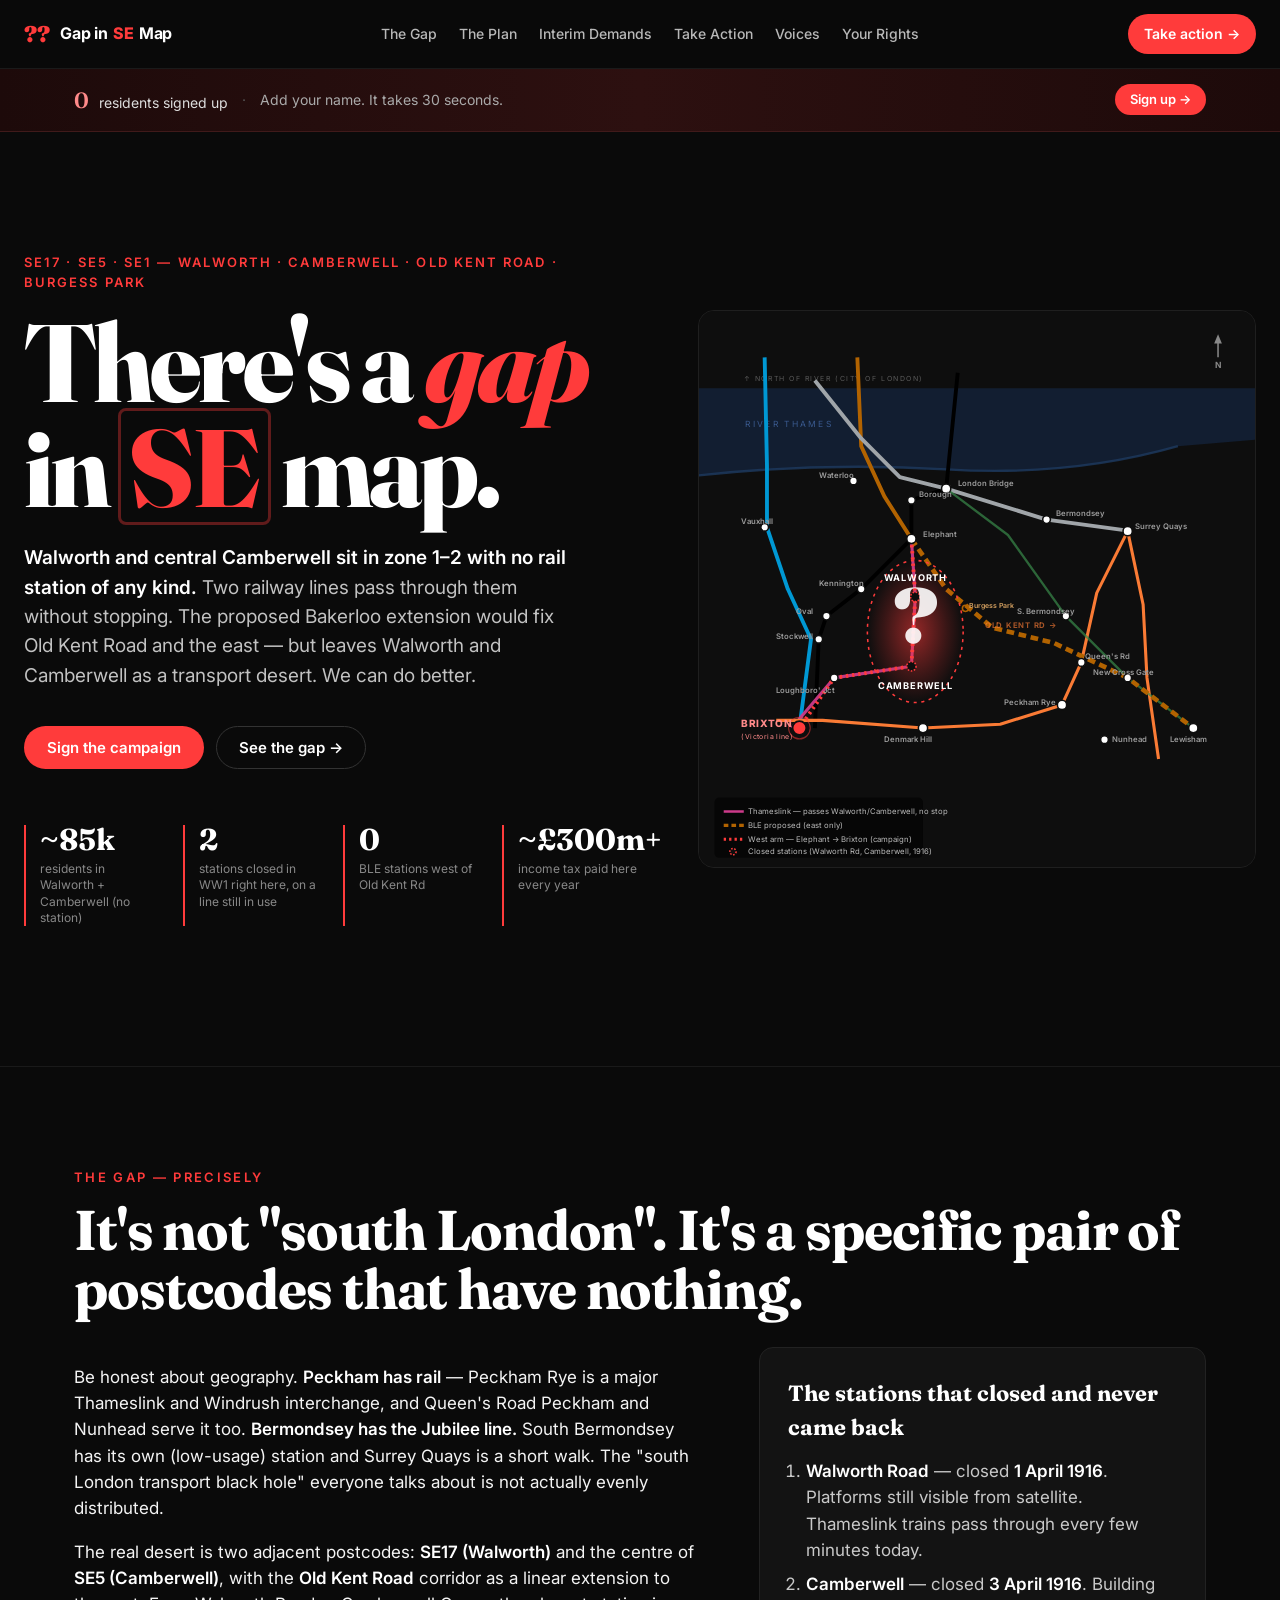
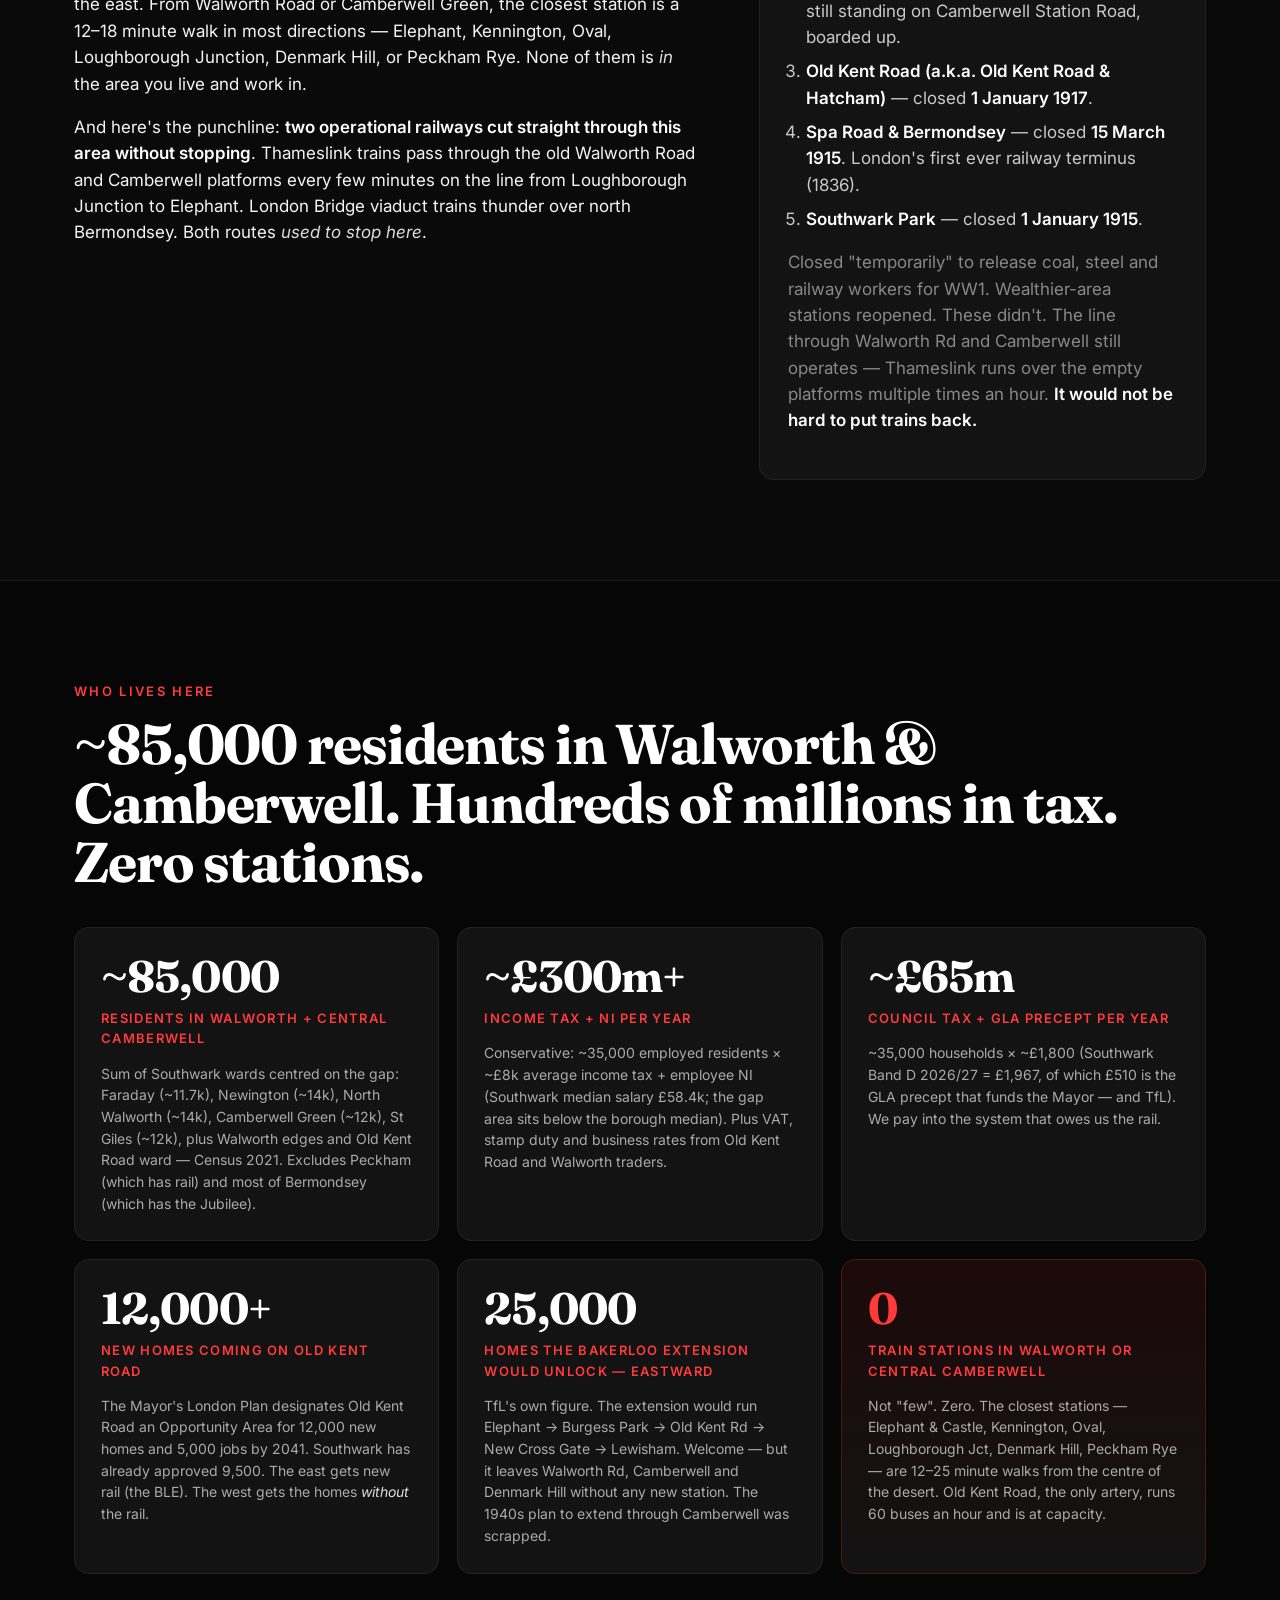
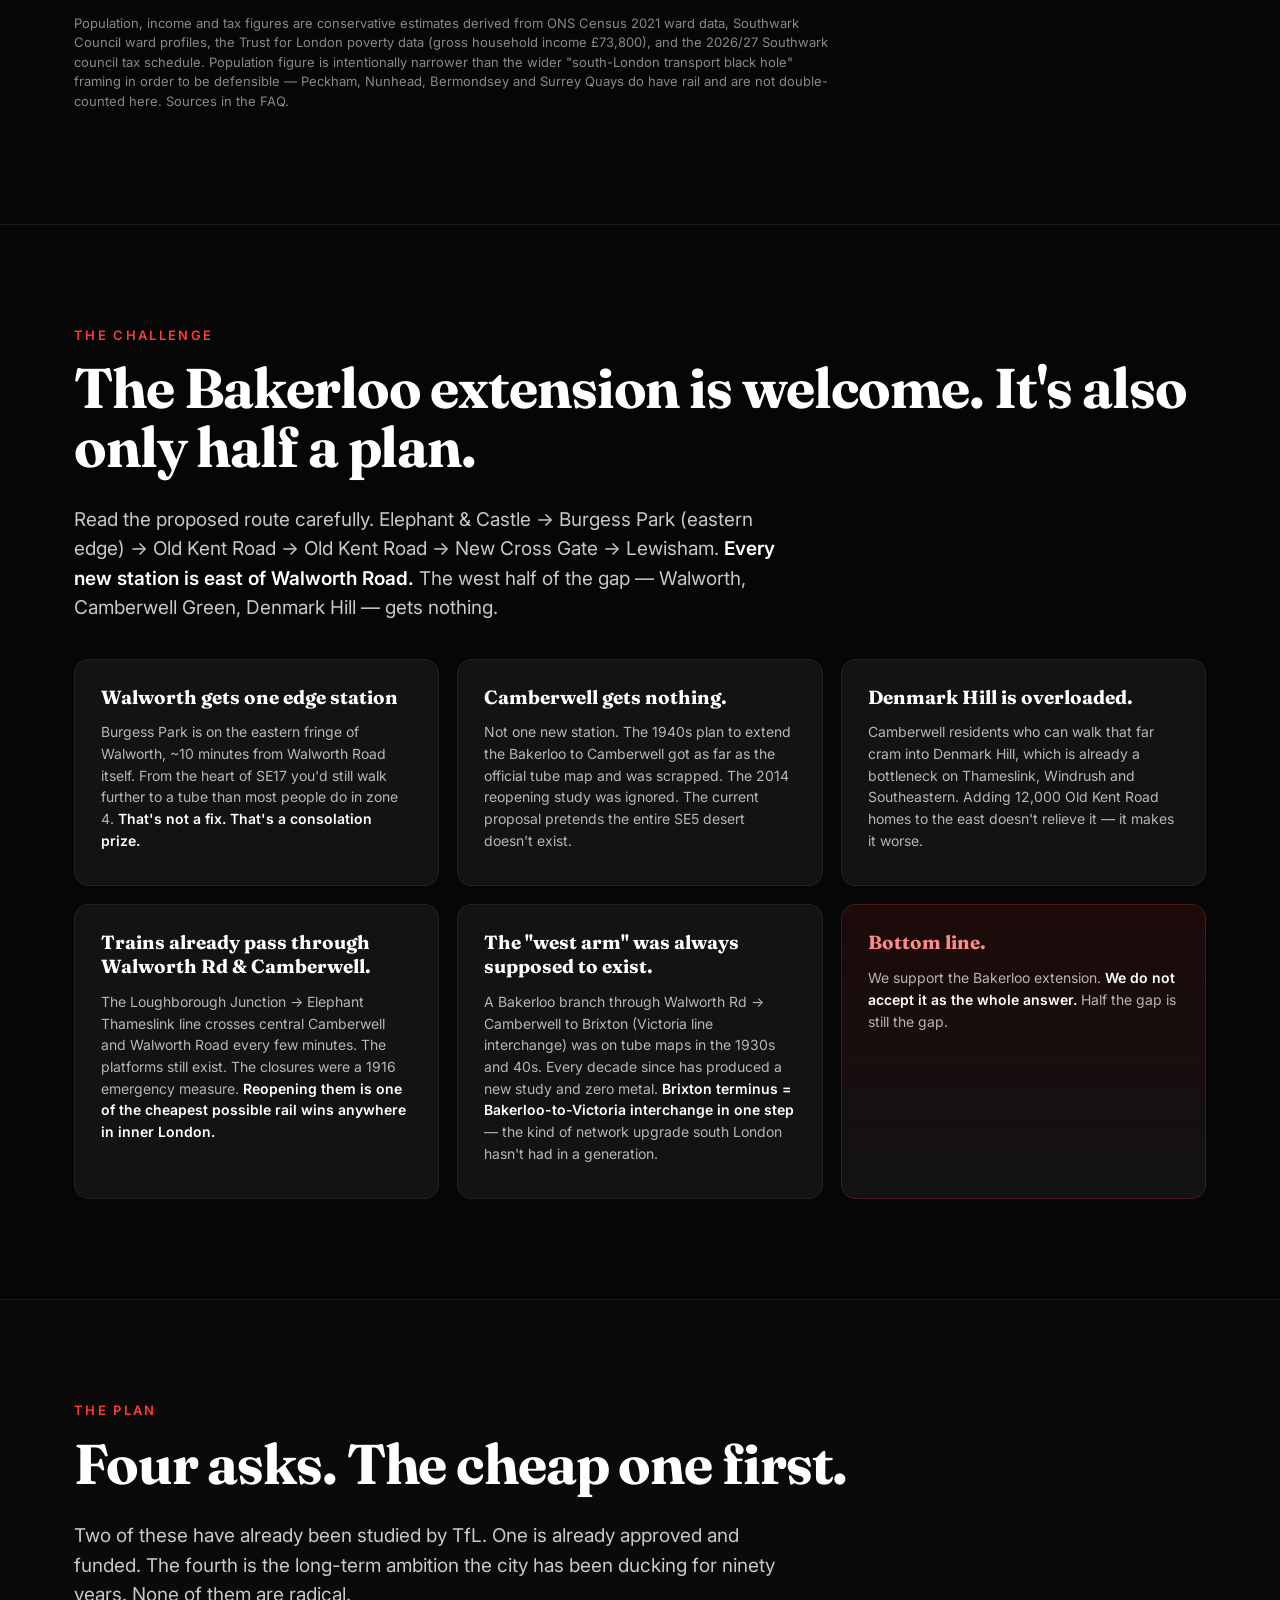
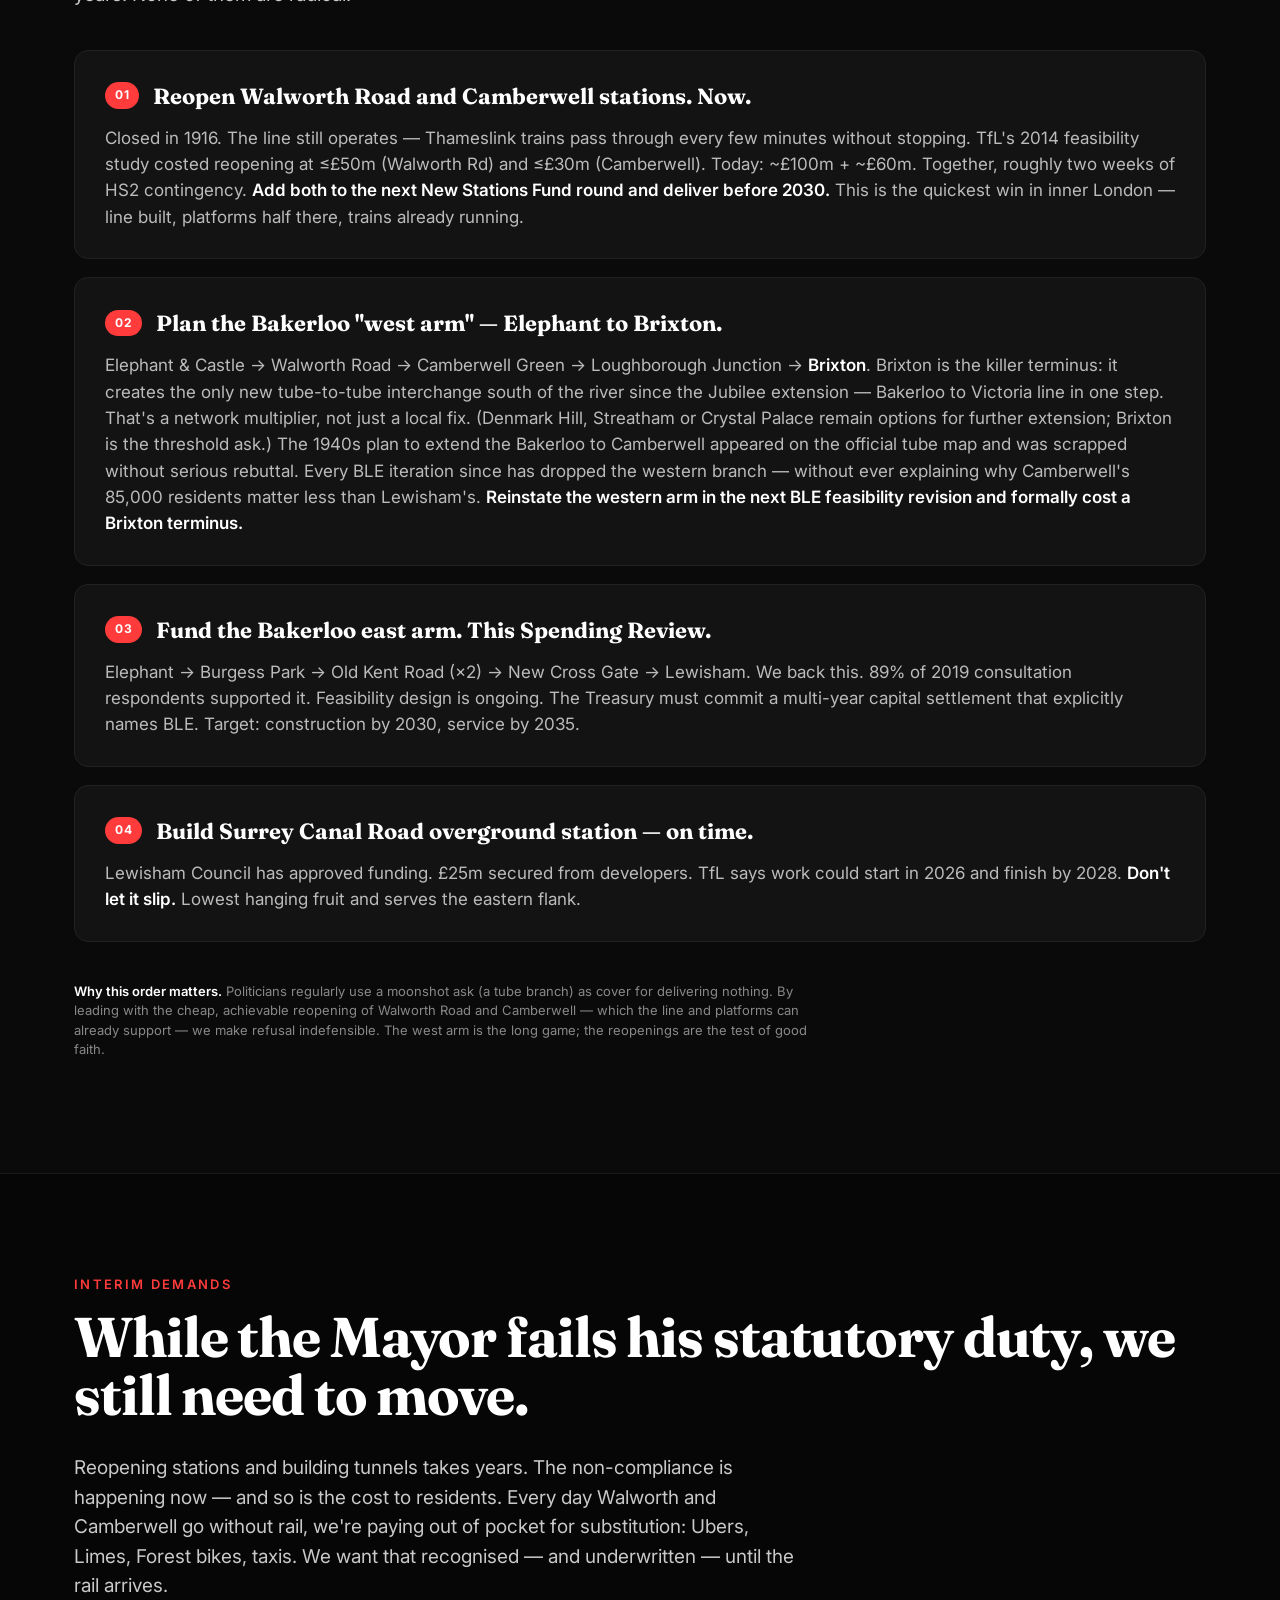
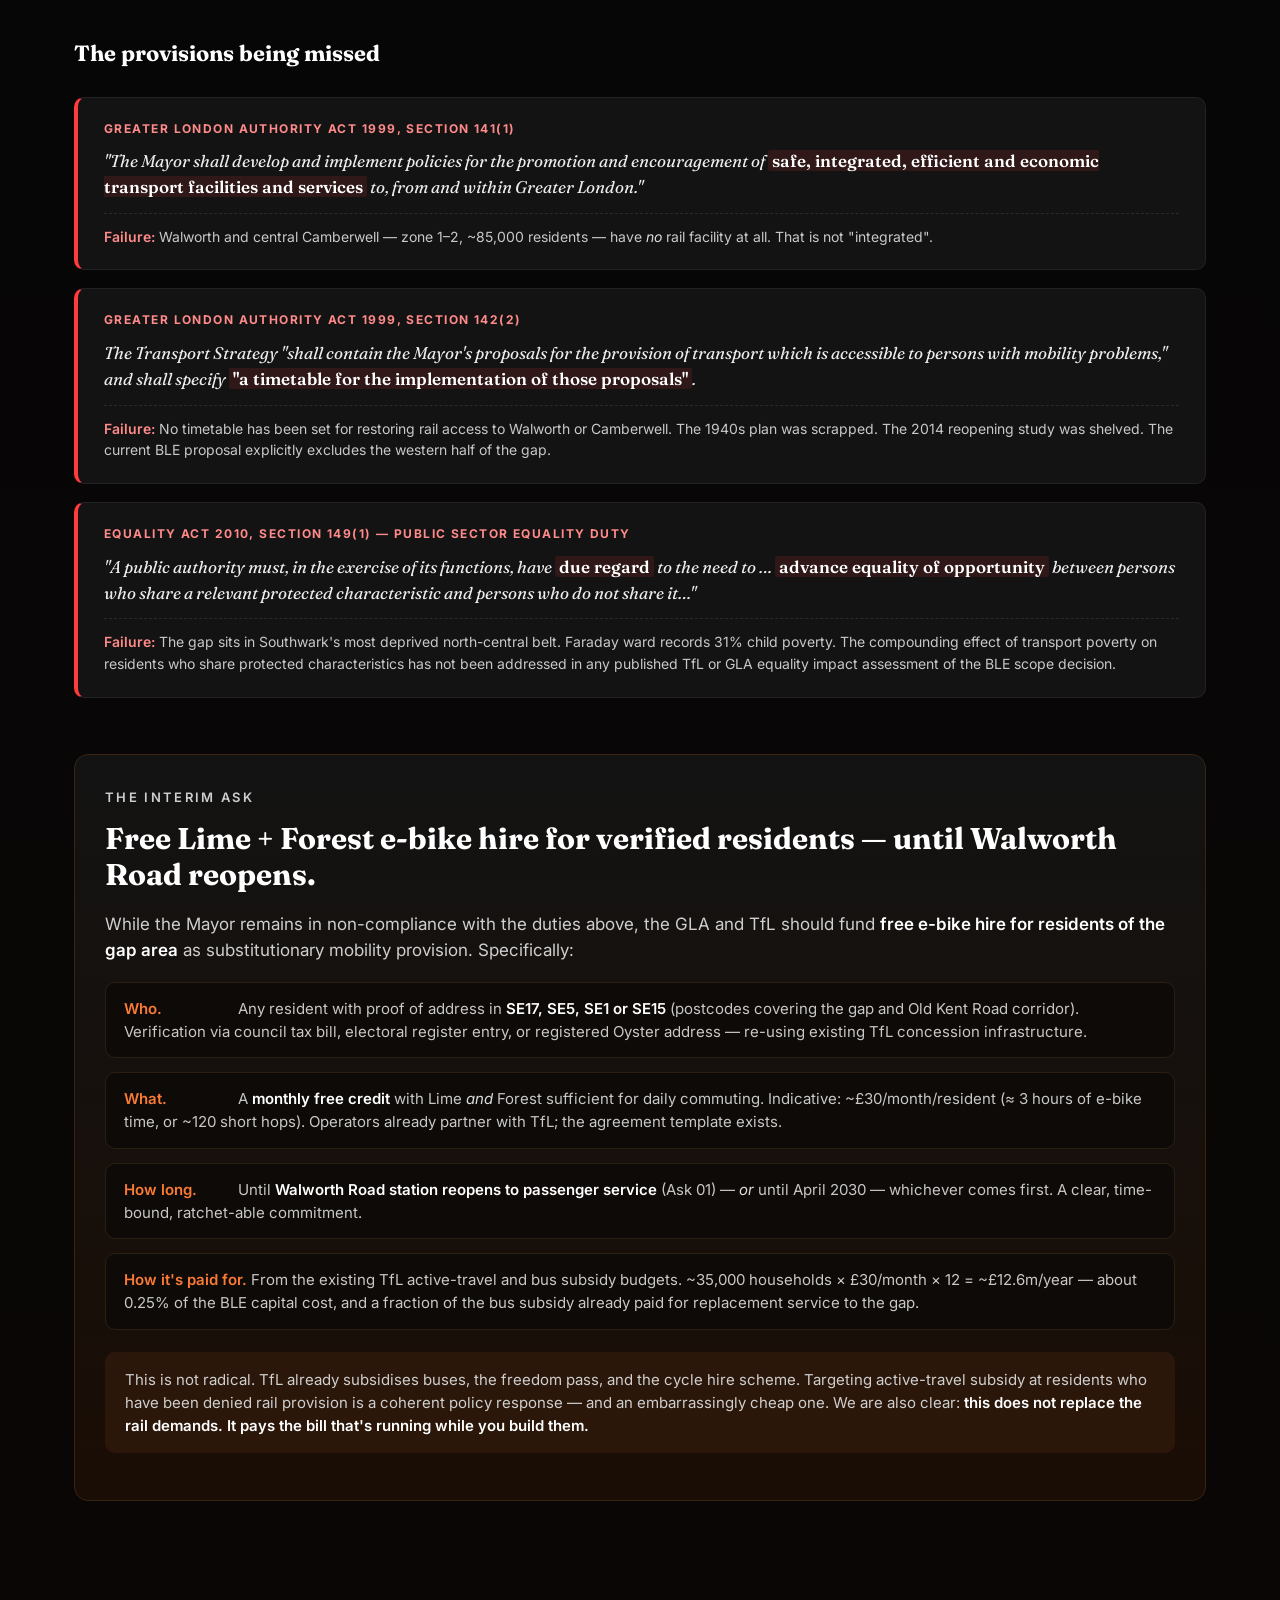
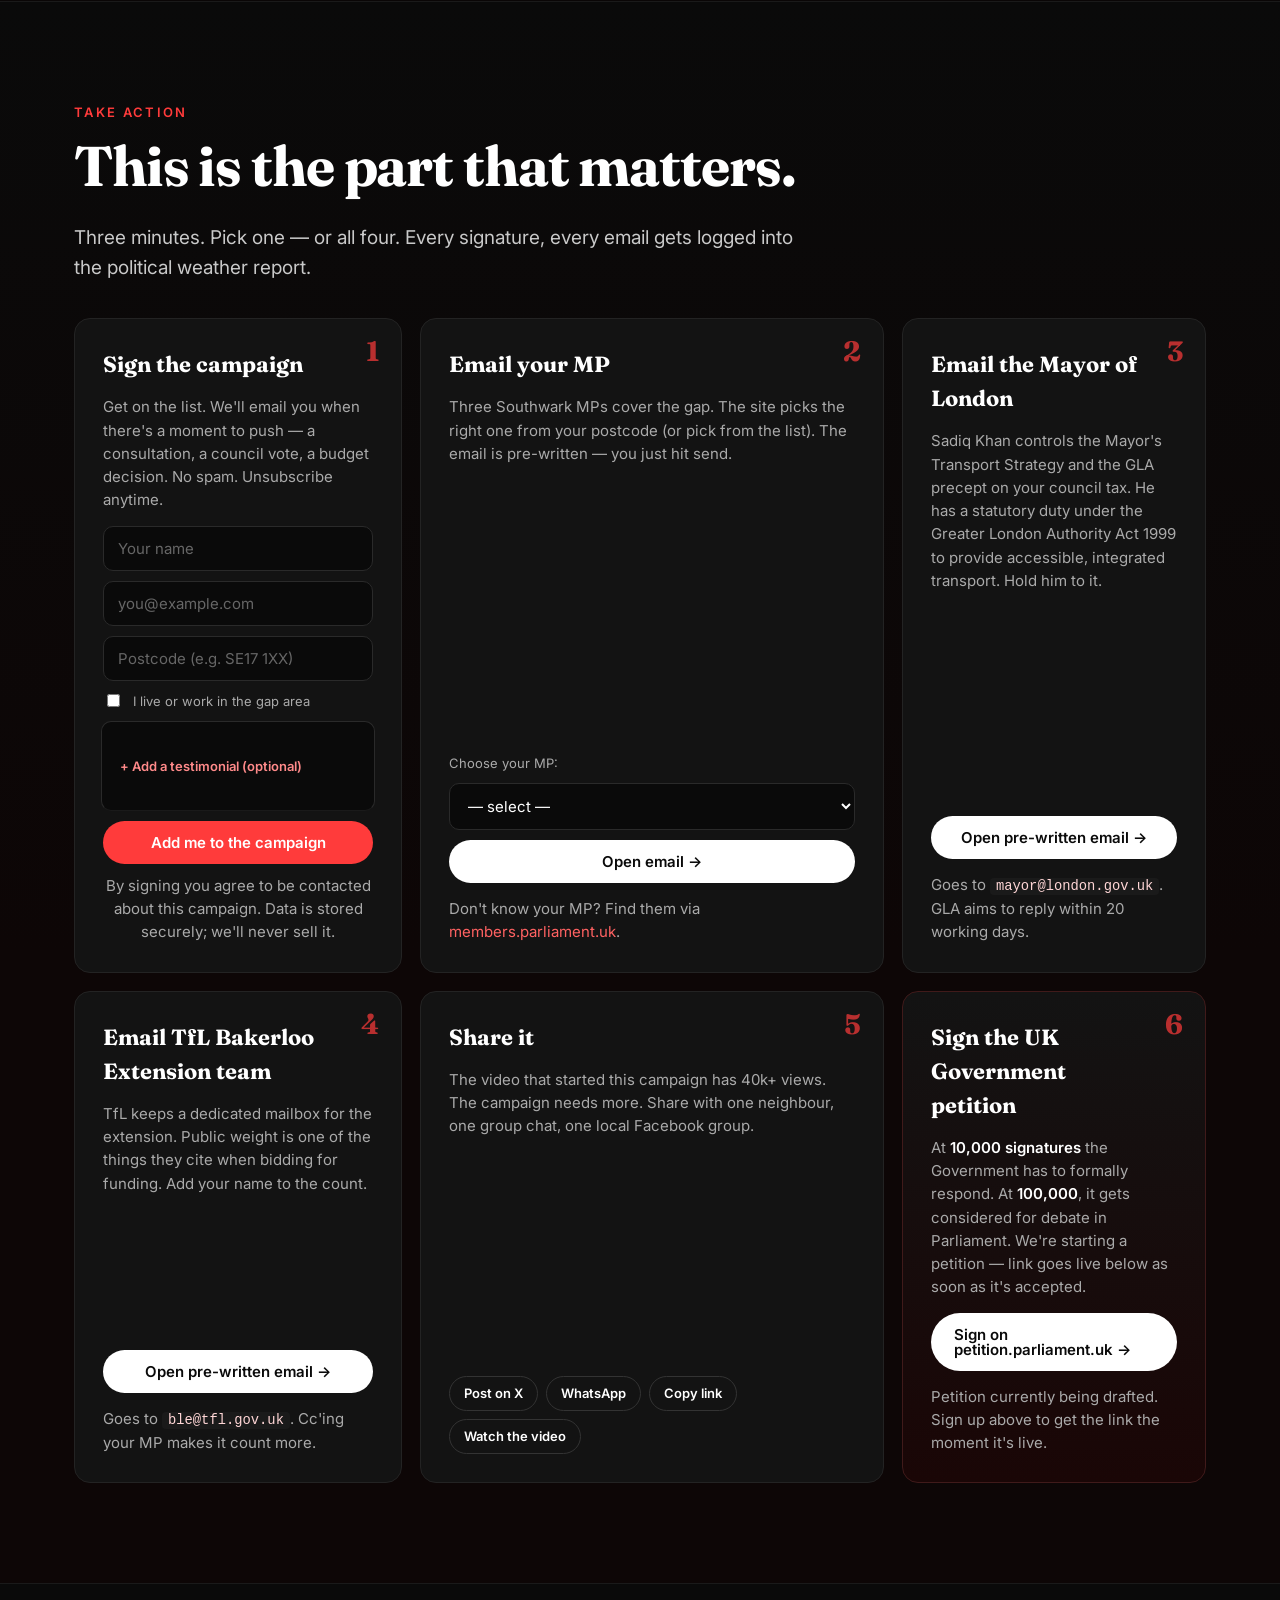
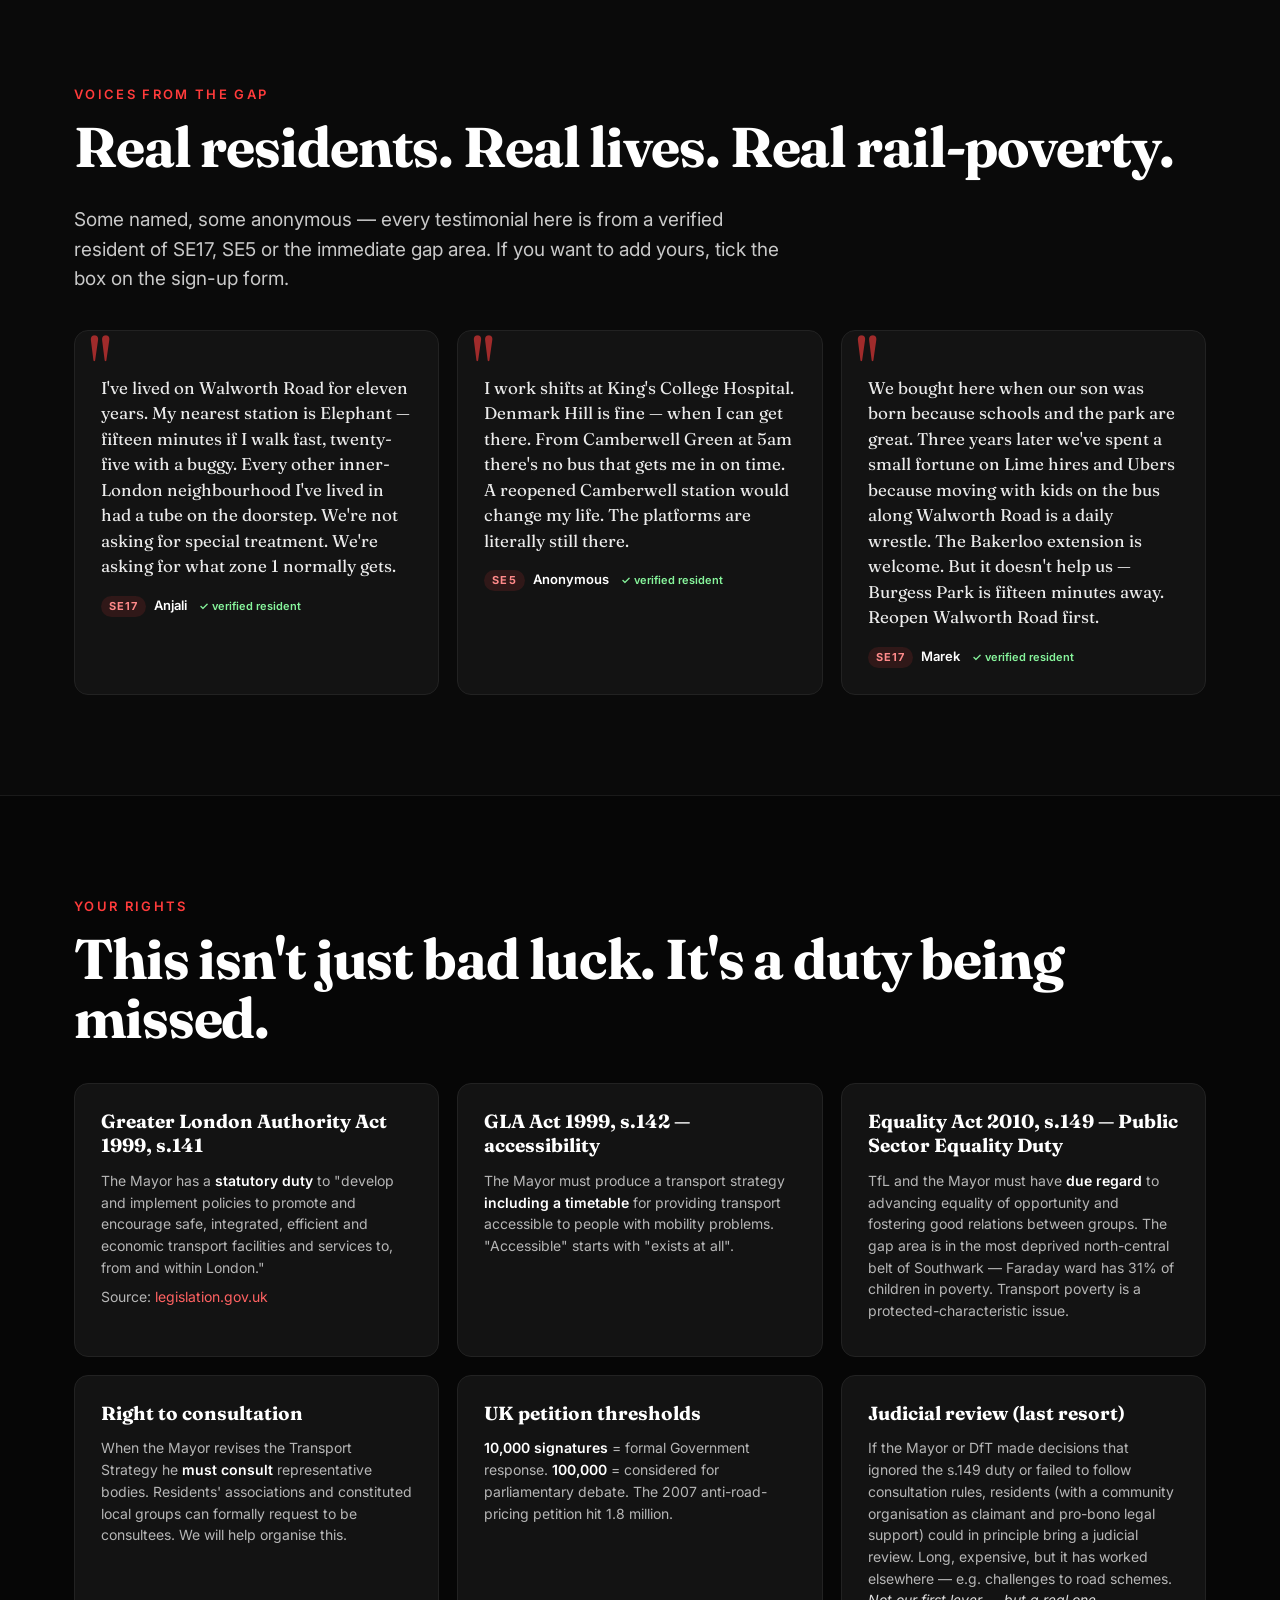
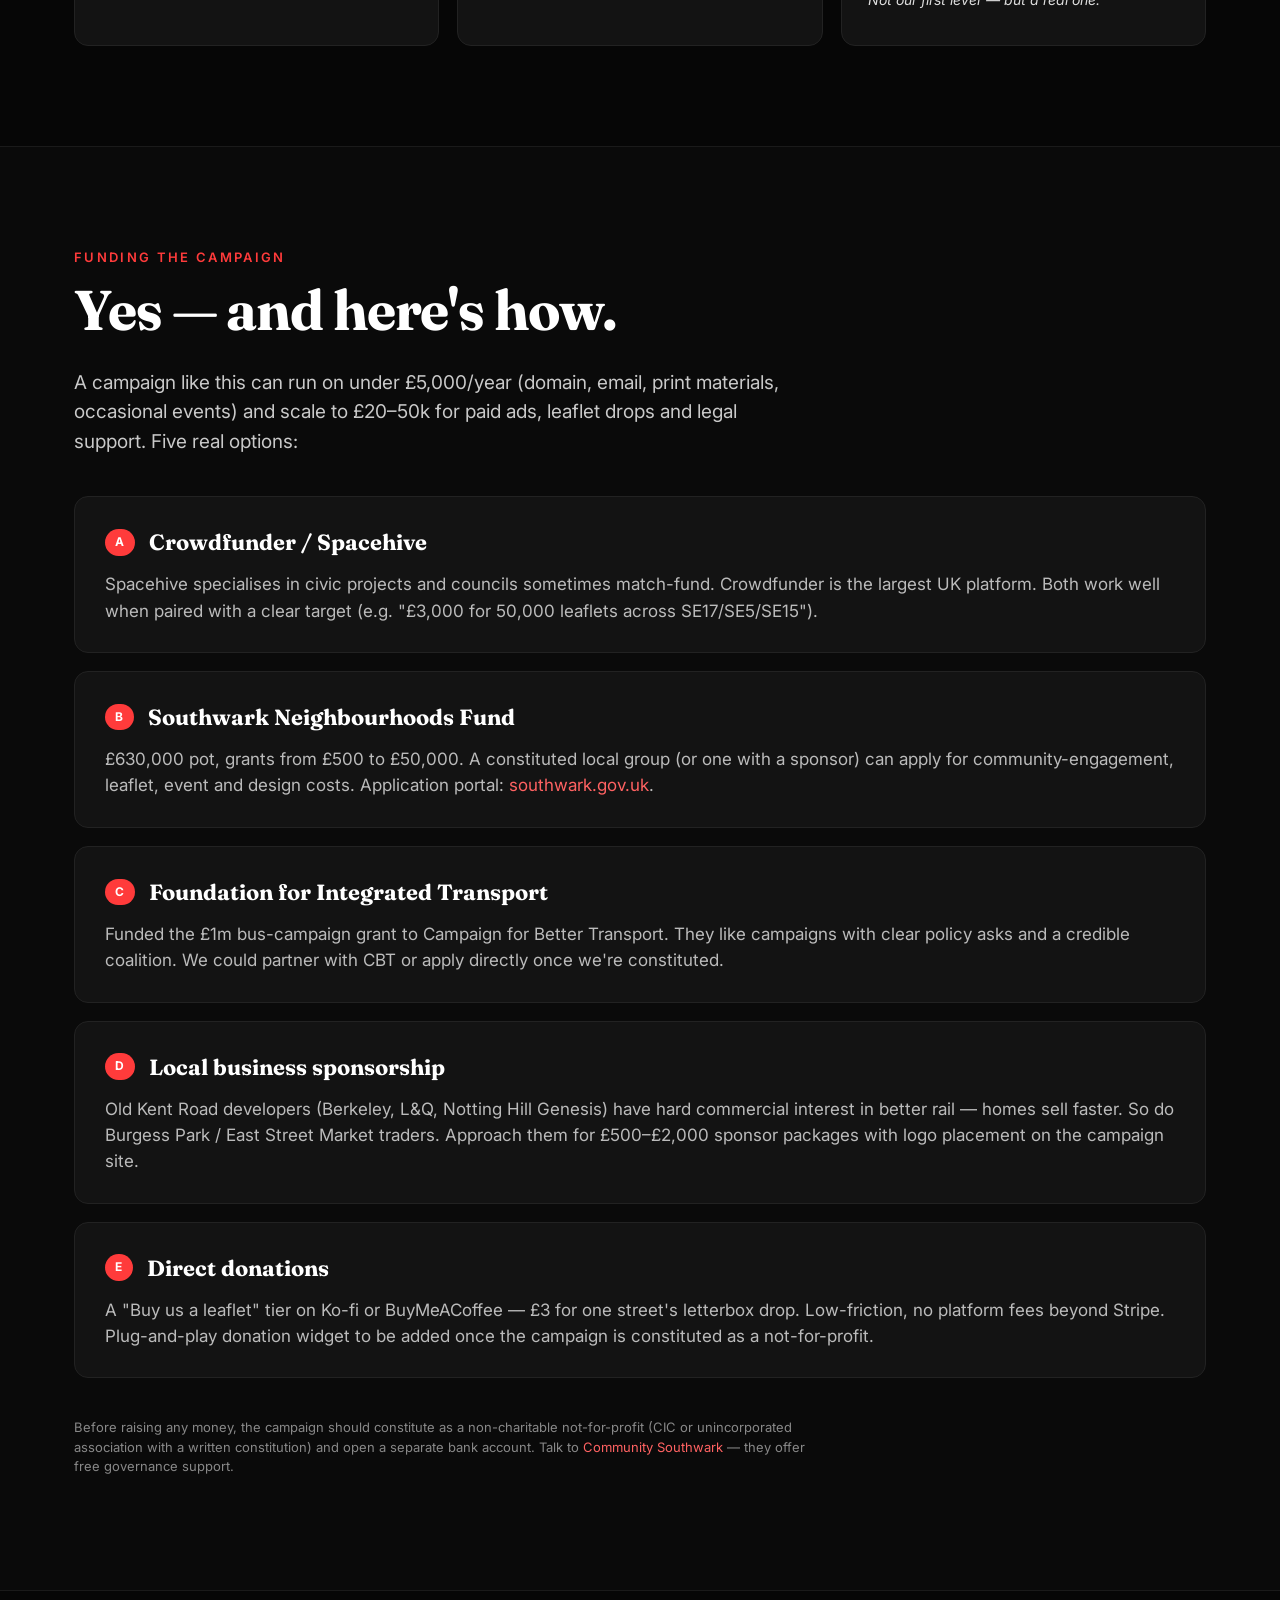
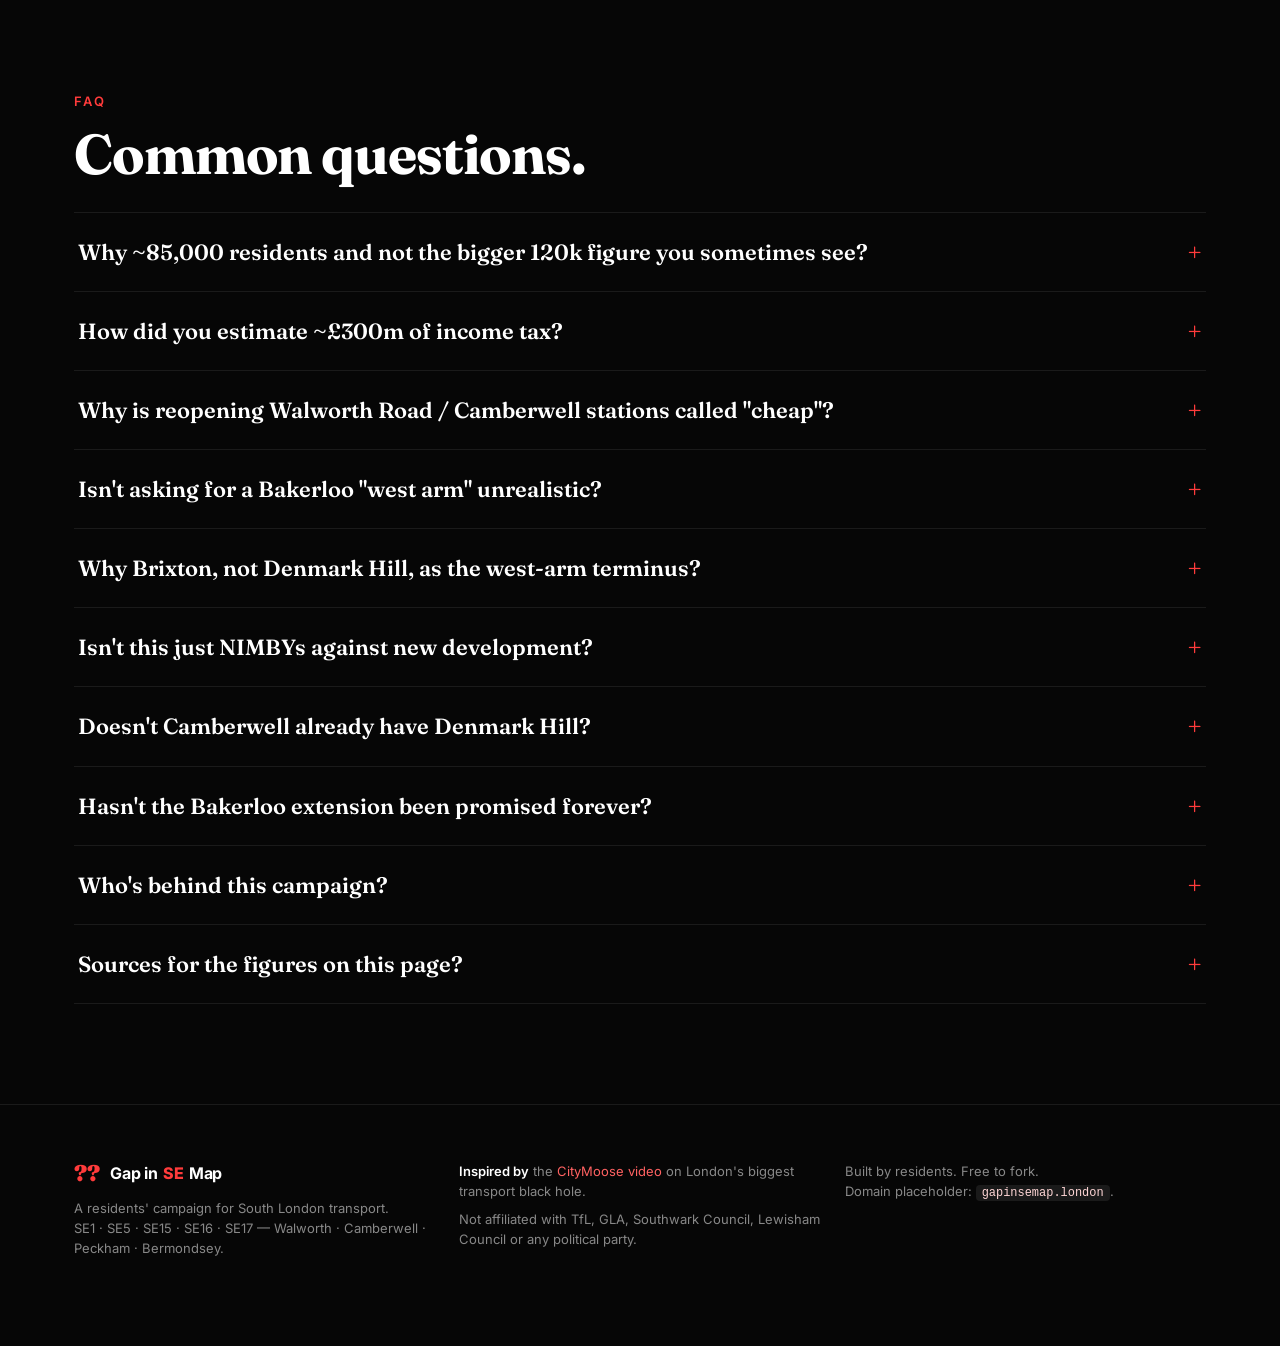
==== commit b7a503ac: "feat: testimonials, sign-up counter, interim demands w/ statute citations Adds three campaign featur" ====
--- a/index.html
+++ b/index.html
@@ -23,16 +23,28 @@
   </a>
   <nav class="nav-links" aria-label="Primary">
     <a href="#gap">The Gap</a>
-    <a href="#people">Who Lives Here</a>
     <a href="#asks">The Plan</a>
+    <a href="#interim">Interim Demands</a>
     <a href="#act">Take Action</a>
+    <a href="#voices">Voices</a>
     <a href="#rights">Your Rights</a>
-    <a href="#faq">FAQ</a>
   </nav>
   <a href="#act" class="nav-cta">Take action →</a>
 </header>
 
 <main id="top">
+
+<aside class="signup-strip" id="signup-strip" hidden>
+  <div class="container signup-strip-inner">
+    <span class="strip-count">
+      <strong id="signup-count">—</strong>
+      <span>residents signed up</span>
+    </span>
+    <span class="strip-sep" aria-hidden="true">·</span>
+    <span class="strip-cta-text">Add your name. It takes 30 seconds.</span>
+    <a href="#act" class="btn btn-primary btn-sm">Sign up →</a>
+  </div>
+</aside>
 
 <section class="hero">
   <div class="hero-inner">
@@ -489,6 +501,108 @@
   </div>
 </section>
 
+<section id="interim" class="section section-interim">
+  <div class="container">
+    <p class="section-eyebrow">Interim demands</p>
+    <h2 class="section-title">While the Mayor fails his statutory duty, we still need to move.</h2>
+    <p class="lede">
+      Reopening stations and building tunnels takes years. The non-compliance is happening
+      now — and so is the cost to residents. Every day Walworth and Camberwell go without rail,
+      we're paying out of pocket for substitution: Ubers, Limes, Forest bikes, taxis. We want
+      that recognised — and underwritten — until the rail arrives.
+    </p>
+
+    <article class="quote-stack" aria-label="Statutory provisions cited">
+      <h3>The provisions being missed</h3>
+
+      <blockquote class="statute">
+        <p class="statute-cite">Greater London Authority Act 1999, section 141(1)</p>
+        <p class="statute-text">
+          "The Mayor shall develop and implement policies for the promotion and encouragement
+          of <strong>safe, integrated, efficient and economic transport facilities and
+          services</strong> to, from and within Greater London."
+        </p>
+        <p class="statute-fail">
+          <strong>Failure:</strong> Walworth and central Camberwell — zone 1–2, ~85,000
+          residents — have <em>no</em> rail facility at all. That is not "integrated".
+        </p>
+      </blockquote>
+
+      <blockquote class="statute">
+        <p class="statute-cite">Greater London Authority Act 1999, section 142(2)</p>
+        <p class="statute-text">
+          The Transport Strategy "shall contain the Mayor's proposals for the provision of
+          transport which is accessible to persons with mobility problems," and shall specify
+          <strong>"a timetable for the implementation of those proposals"</strong>.
+        </p>
+        <p class="statute-fail">
+          <strong>Failure:</strong> No timetable has been set for restoring rail access to
+          Walworth or Camberwell. The 1940s plan was scrapped. The 2014 reopening study was
+          shelved. The current BLE proposal explicitly excludes the western half of the gap.
+        </p>
+      </blockquote>
+
+      <blockquote class="statute">
+        <p class="statute-cite">Equality Act 2010, section 149(1) — Public Sector Equality Duty</p>
+        <p class="statute-text">
+          "A public authority must, in the exercise of its functions, have <strong>due
+          regard</strong> to the need to … <strong>advance equality of opportunity</strong>
+          between persons who share a relevant protected characteristic and persons who do
+          not share it…"
+        </p>
+        <p class="statute-fail">
+          <strong>Failure:</strong> The gap sits in Southwark's most deprived north-central
+          belt. Faraday ward records 31% child poverty. The compounding effect of transport
+          poverty on residents who share protected characteristics has not been addressed in
+          any published TfL or GLA equality impact assessment of the BLE scope decision.
+        </p>
+      </blockquote>
+    </article>
+
+    <article class="bike-demand">
+      <p class="section-eyebrow alt-eyebrow">The interim ask</p>
+      <h3>Free Lime + Forest e-bike hire for verified residents — until Walworth Road reopens.</h3>
+      <p>
+        While the Mayor remains in non-compliance with the duties above, the GLA and TfL
+        should fund <strong>free e-bike hire for residents of the gap area</strong> as
+        substitutionary mobility provision. Specifically:
+      </p>
+      <ul class="bike-asks">
+        <li>
+          <strong>Who.</strong> Any resident with proof of address in
+          <strong>SE17, SE5, SE1 or SE15</strong> (postcodes covering the gap and Old Kent Road
+          corridor). Verification via council tax bill, electoral register entry, or registered
+          Oyster address — re-using existing TfL concession infrastructure.
+        </li>
+        <li>
+          <strong>What.</strong> A <strong>monthly free credit</strong> with Lime <em>and</em>
+          Forest sufficient for daily commuting. Indicative: ~£30/month/resident
+          (≈ 3 hours of e-bike time, or ~120 short hops). Operators already partner with TfL;
+          the agreement template exists.
+        </li>
+        <li>
+          <strong>How long.</strong> Until <strong>Walworth Road station reopens to
+          passenger service</strong> (Ask 01) — <em>or</em> until April 2030 — whichever
+          comes first. A clear, time-bound, ratchet-able commitment.
+        </li>
+        <li>
+          <strong>How it's paid for.</strong> From the existing TfL active-travel and bus
+          subsidy budgets. ~35,000 households × £30/month × 12 = ~£12.6m/year — about
+          0.25% of the BLE capital cost, and a fraction of the bus subsidy already paid for
+          replacement service to the gap.
+        </li>
+      </ul>
+      <p class="bike-rationale">
+        This is not radical. TfL already subsidises buses, the freedom pass, and the cycle
+        hire scheme. Targeting active-travel subsidy at residents who have been denied rail
+        provision is a coherent policy response — and an embarrassingly cheap one. We are
+        also clear: <strong>this does not replace the rail demands. It pays the bill that's
+        running while you build them.</strong>
+      </p>
+    </article>
+  </div>
+</section>
+
 <section id="act" class="section section-act">
   <div class="container">
     <p class="section-eyebrow">Take action</p>
@@ -519,6 +633,25 @@
                  pattern="[A-Za-z]{1,2}[0-9][A-Za-z0-9]?\s?[0-9][A-Za-z]{2}" required>
 
           <label class="check"><input type="checkbox" name="resident" value="yes"> I live or work in the gap area</label>
+
+          <details class="form-extra">
+            <summary>+ Add a testimonial (optional)</summary>
+            <label class="visually-hidden" for="su-testimonial">Your testimonial</label>
+            <textarea id="su-testimonial" name="testimonial" rows="3"
+                      placeholder="A sentence or two about what the transport gap means for you. Helps us put faces to the campaign."></textarea>
+
+            <fieldset class="display-pref">
+              <legend>If we publish it, show me as:</legend>
+              <label><input type="radio" name="displayMode" value="anonymous" checked> Anonymous (just my postcode area)</label>
+              <label><input type="radio" name="displayMode" value="firstname"> First name + area only</label>
+              <label><input type="radio" name="displayMode" value="full"> Full name + area</label>
+            </fieldset>
+
+            <label class="check small">
+              <input type="checkbox" name="testimonialConsent" value="yes">
+              I consent to my testimonial being shown publicly on this site after moderation.
+            </label>
+          </details>
 
           <button type="submit" class="btn btn-primary btn-block">Add me to the campaign</button>
           <p class="form-note">By signing you agree to be contacted about this campaign. Data
@@ -605,6 +738,21 @@
   </div>
 </section>
 
+<section id="voices" class="section">
+  <div class="container">
+    <p class="section-eyebrow">Voices from the gap</p>
+    <h2 class="section-title">Real residents. Real lives. Real rail-poverty.</h2>
+    <p class="lede">
+      Some named, some anonymous — every testimonial here is from a verified resident of
+      SE17, SE5 or the immediate gap area. If you want to add yours, tick the box on the
+      sign-up form.
+    </p>
+    <div class="testimonials" id="testimonials" aria-live="polite">
+      <p class="muted small">Loading testimonials…</p>
+    </div>
+  </div>
+</section>
+
 <section id="rights" class="section section-alt">
   <div class="container">
     <p class="section-eyebrow">Your rights</p>
--- a/style.css
+++ b/style.css
@@ -245,6 +245,159 @@
 .footer p { margin: 0 0 8px; }
 .footer .brand { margin-bottom: 12px; font-size: 18px; }
 
+/* ---------- Sign-up strip ---------- */
+.signup-strip {
+  position: relative;
+  background: linear-gradient(90deg, #1d0a0a 0%, #2d1010 50%, #1d0a0a 100%);
+  border-bottom: 1px solid #401a1a;
+  padding: 14px 0;
+}
+.signup-strip-inner {
+  display: flex; flex-wrap: wrap; align-items: center; gap: 14px;
+  font-size: 14px;
+}
+.strip-count strong {
+  font-family: 'Fraunces', serif; font-size: 22px; color: #ff8a8a; margin-right: 6px;
+}
+.strip-count span { color: #ddd; }
+.strip-sep { color: #555; }
+.strip-cta-text { color: #aaa; flex: 1; min-width: 0; }
+.btn-sm { padding: 8px 14px; font-size: 13px; }
+
+/* ---------- Interim demands ---------- */
+.section-interim {
+  background: linear-gradient(180deg, #060606 0%, #0a0606 100%);
+  border-top: 1px solid #1a1a1a;
+}
+.alt-eyebrow { color: #fa7b35; }
+
+.quote-stack { margin: 36px 0 56px; display: grid; gap: 18px; }
+.quote-stack > h3 {
+  margin: 0 0 8px; font-family: 'Fraunces', serif; font-size: 22px; color: #fff;
+}
+blockquote.statute {
+  margin: 0; padding: 22px 26px;
+  background: #131313;
+  border: 1px solid #222;
+  border-left: 4px solid #ff3b3b;
+  border-radius: 10px;
+}
+.statute-cite {
+  font-size: 12px; letter-spacing: 0.12em; text-transform: uppercase;
+  color: #ff8a8a; font-weight: 700; margin: 0 0 10px;
+}
+.statute-text {
+  font-family: 'Fraunces', serif; font-size: 17px; line-height: 1.55;
+  color: #ececec; font-style: italic; margin: 0 0 12px;
+}
+.statute-text strong { font-style: normal; color: #fff; background: rgba(255,59,59,0.12); padding: 0 4px; border-radius: 2px; }
+.statute-fail {
+  margin: 0; padding-top: 12px; border-top: 1px dashed #2a2a2a;
+  font-size: 14px; color: #c8c8c8;
+}
+.statute-fail strong { color: #ff8a8a; }
+
+.bike-demand {
+  background: linear-gradient(180deg, #131313, #1a0d05);
+  border: 1px solid #3a2410;
+  border-radius: 14px;
+  padding: 32px 30px;
+}
+.bike-demand h3 {
+  font-family: 'Fraunces', serif; font-size: clamp(22px, 3vw, 30px);
+  margin: 6px 0 18px; color: #fff; line-height: 1.2;
+}
+.bike-demand p { color: #cfcfcf; }
+.bike-asks {
+  margin: 18px 0; padding: 0; list-style: none;
+  display: grid; gap: 14px;
+}
+.bike-asks li {
+  padding: 14px 18px; background: #0e0a07; border: 1px solid #2a1f12;
+  border-radius: 10px; font-size: 15px; color: #c8c8c8;
+}
+.bike-asks li strong:first-child {
+  color: #fa7b35; display: inline-block; min-width: 110px;
+}
+.bike-rationale {
+  margin-top: 22px; padding: 16px 20px;
+  background: rgba(250,123,53,0.08); border-radius: 10px;
+  font-size: 15px; color: #d8d8d8;
+}
+
+/* ---------- Voices / Testimonials ---------- */
+.testimonials {
+  display: grid; gap: 18px; margin-top: 36px;
+  grid-template-columns: 1fr;
+}
+@media (min-width: 760px) { .testimonials { grid-template-columns: repeat(2, 1fr); } }
+@media (min-width: 1100px) { .testimonials { grid-template-columns: repeat(3, 1fr); } }
+.testimonial {
+  background: #131313; border: 1px solid #222; border-radius: 14px;
+  padding: 26px; position: relative;
+}
+.testimonial::before {
+  content: '"';
+  position: absolute; top: -2px; left: 14px;
+  font-family: 'Fraunces', serif; font-size: 80px; color: #ff3b3b;
+  line-height: 1; opacity: 0.6;
+}
+.testimonial blockquote {
+  margin: 18px 0 0; font-family: 'Fraunces', serif; font-size: 17px;
+  line-height: 1.5; color: #ececec;
+}
+.testimonial cite {
+  display: block; margin-top: 16px; font-size: 13px; color: #888;
+  font-style: normal;
+}
+.testimonial cite strong { color: #fff; font-weight: 600; }
+.testimonial-area {
+  display: inline-block; background: rgba(255,59,59,0.12);
+  color: #ff8a8a; padding: 2px 8px; border-radius: 999px;
+  font-size: 11px; font-weight: 700; letter-spacing: 0.1em; margin-right: 8px;
+}
+.testimonial-verified {
+  display: inline-flex; align-items: center; gap: 4px;
+  color: #87f59c; font-size: 11px; font-weight: 600;
+}
+
+/* ---------- Form extension ---------- */
+.form-extra {
+  margin: 0 -2px;
+  border: 1px solid #2a2a2a;
+  border-radius: 10px;
+  background: #0a0a0a;
+}
+.form-extra > summary {
+  cursor: pointer; padding: 12px 14px; font-size: 13px; color: #ff8a8a;
+  font-family: 'Inter', sans-serif; font-weight: 600;
+}
+.form-extra > summary::after { display: none; }
+.form-extra[open] > summary { border-bottom: 1px solid #1a1a1a; }
+.form-extra > textarea,
+.form-extra > fieldset,
+.form-extra > .check {
+  margin: 12px 14px;
+  display: block;
+}
+.form-extra textarea {
+  width: calc(100% - 28px);
+  background: #0a0a0a; border: 1px solid #2a2a2a; padding: 10px 12px;
+  color: #fff; border-radius: 8px; font-size: 14px; font-family: inherit;
+  resize: vertical; min-height: 60px;
+}
+.form-extra textarea:focus { outline: none; border-color: #ff3b3b; }
+fieldset.display-pref {
+  border: 1px solid #2a2a2a; border-radius: 8px; padding: 10px 14px;
+  margin: 12px 14px;
+}
+fieldset.display-pref legend { font-size: 12px; color: #aaa; padding: 0 6px; }
+fieldset.display-pref label {
+  display: flex; align-items: center; gap: 8px;
+  font-size: 13px; color: #ccc; margin: 4px 0;
+}
+fieldset.display-pref input[type="radio"] { accent-color: #ff3b3b; }
+
 /* ---------- Print ---------- */
 @media print {
   .nav, .hero-ctas, .action-grid, .footer { display: none; }
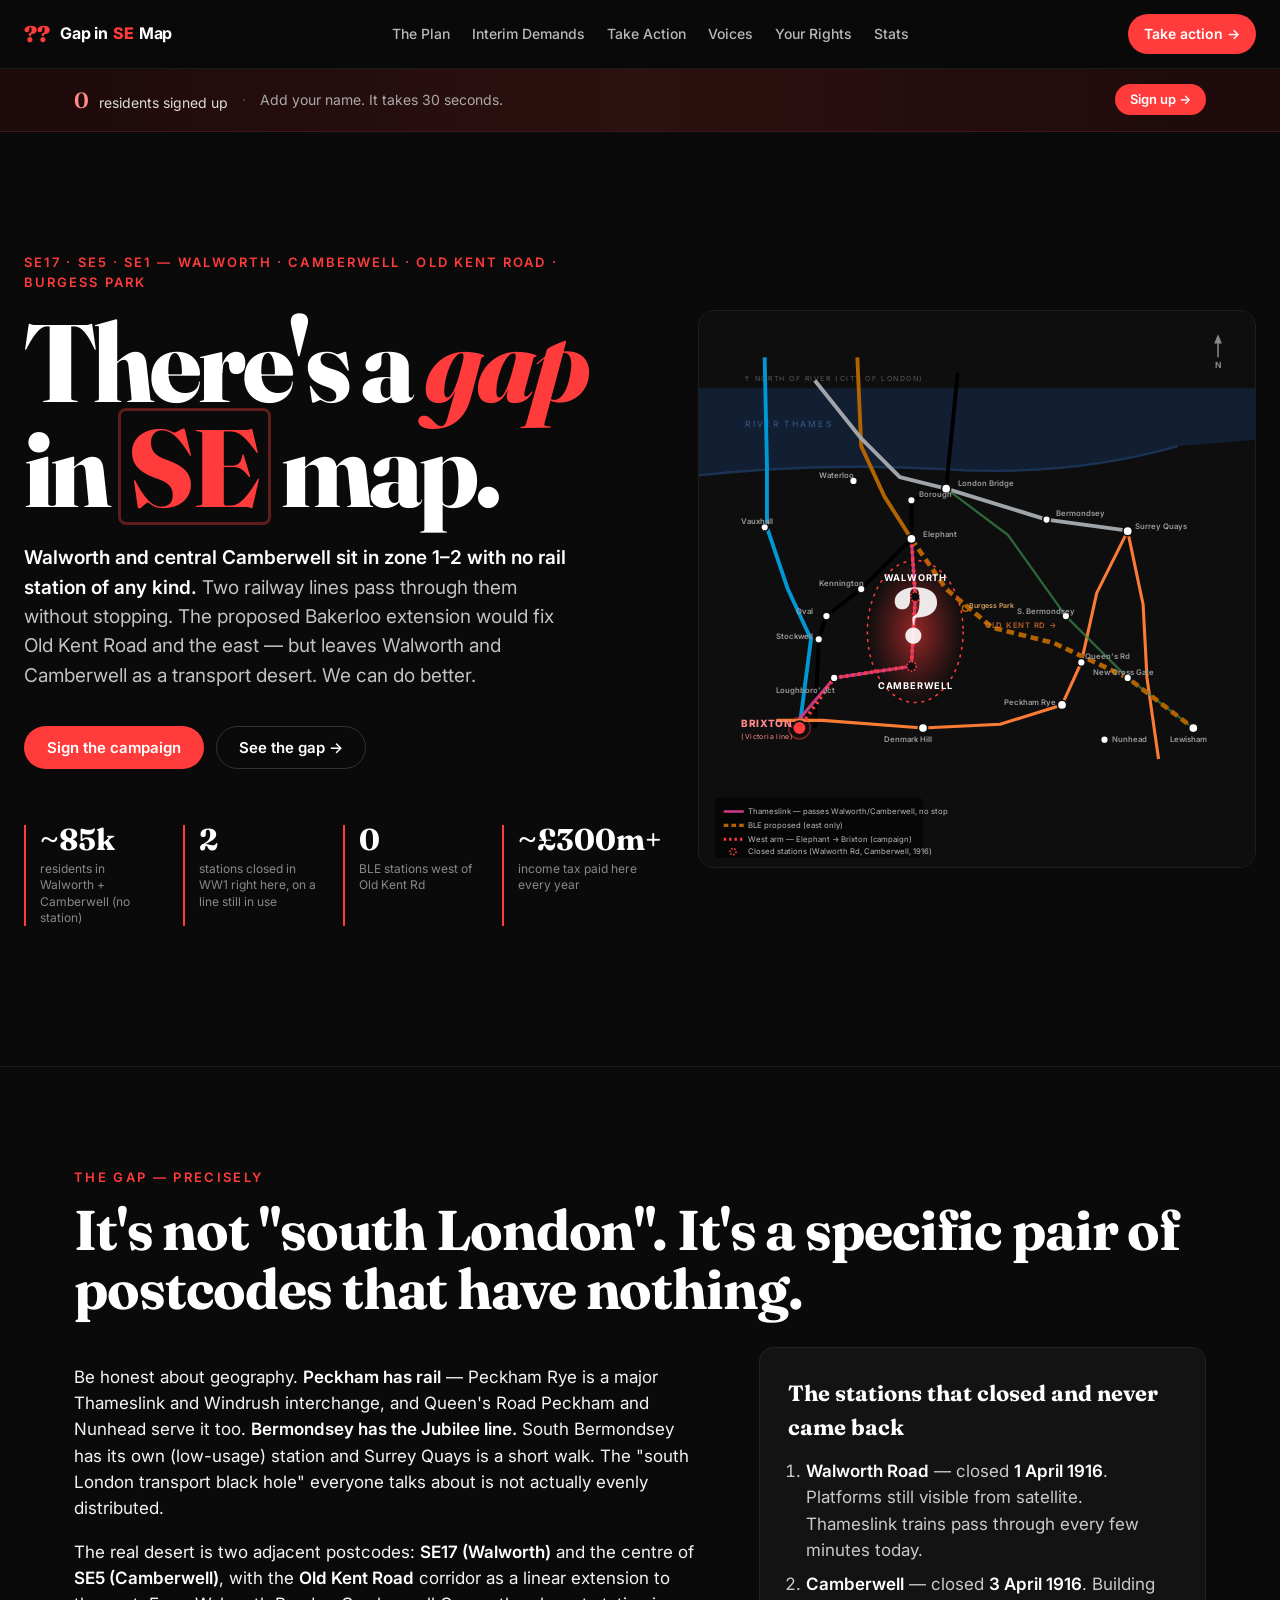
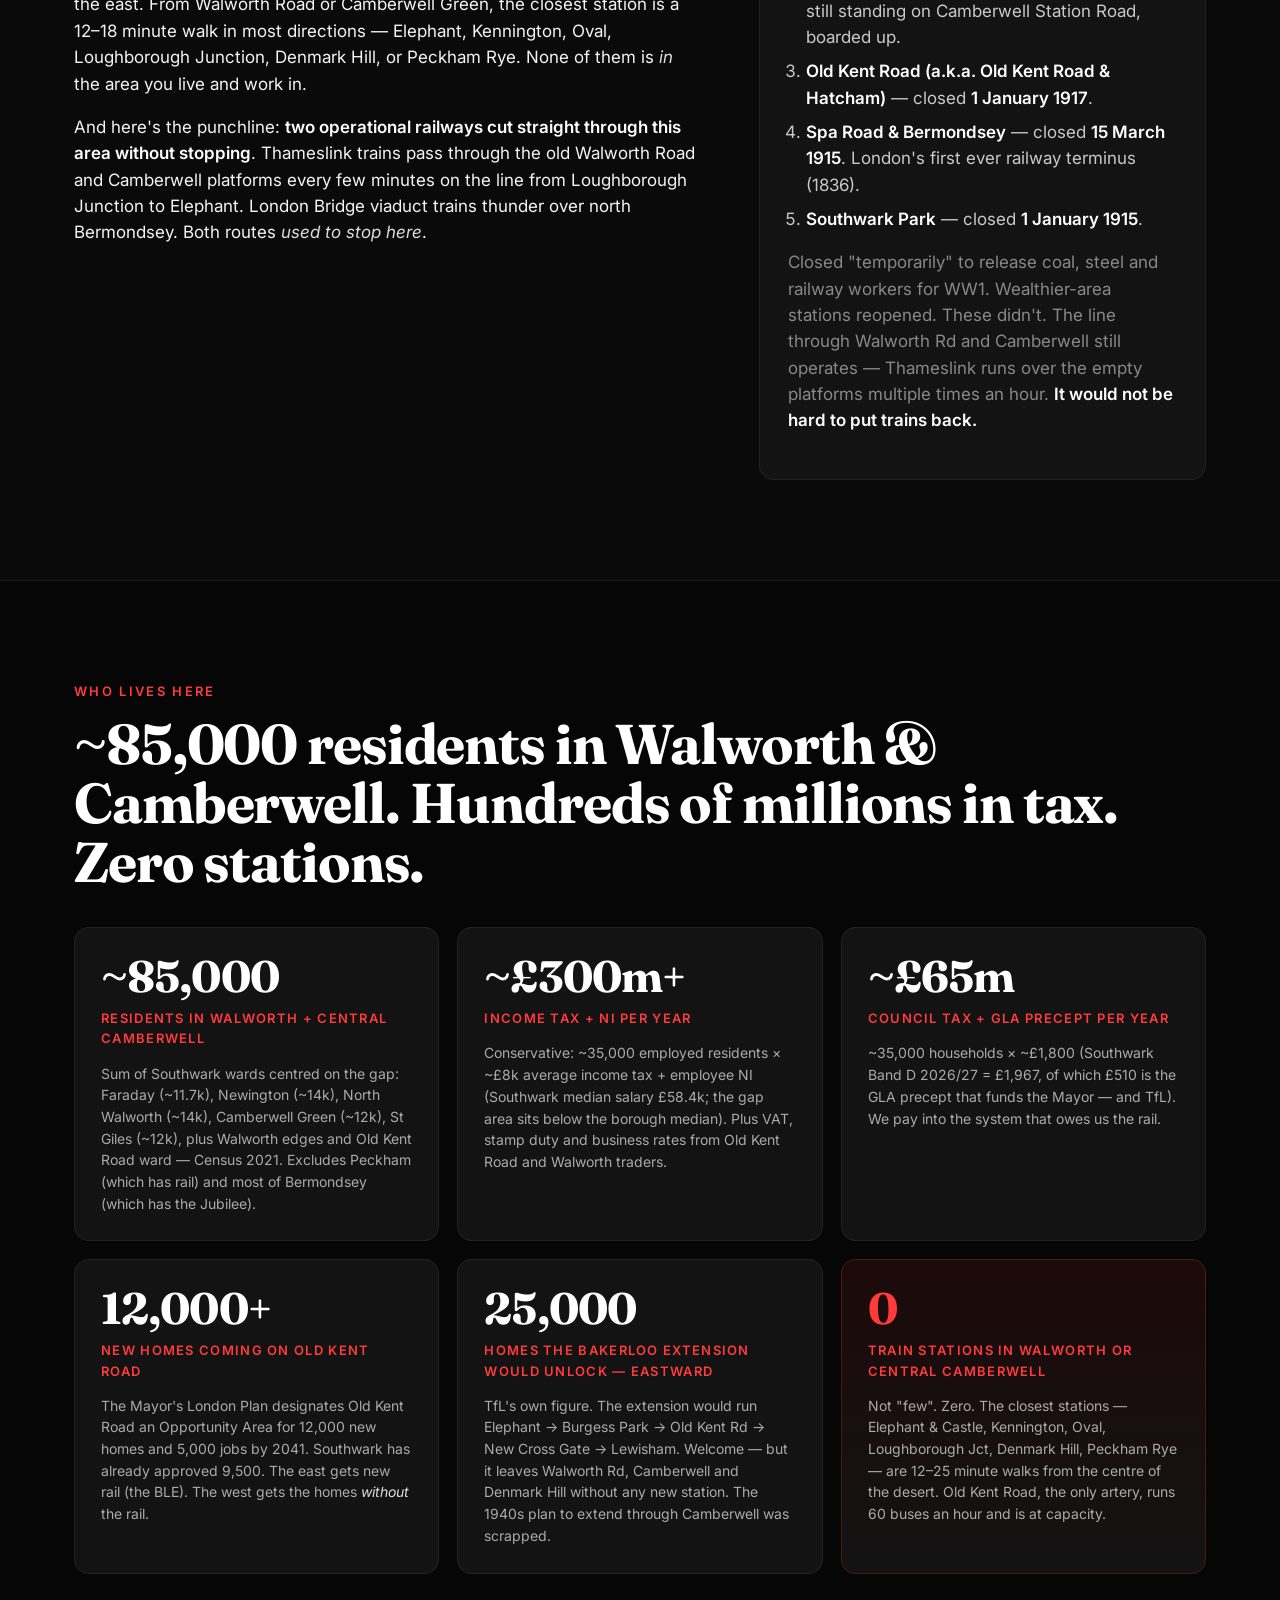
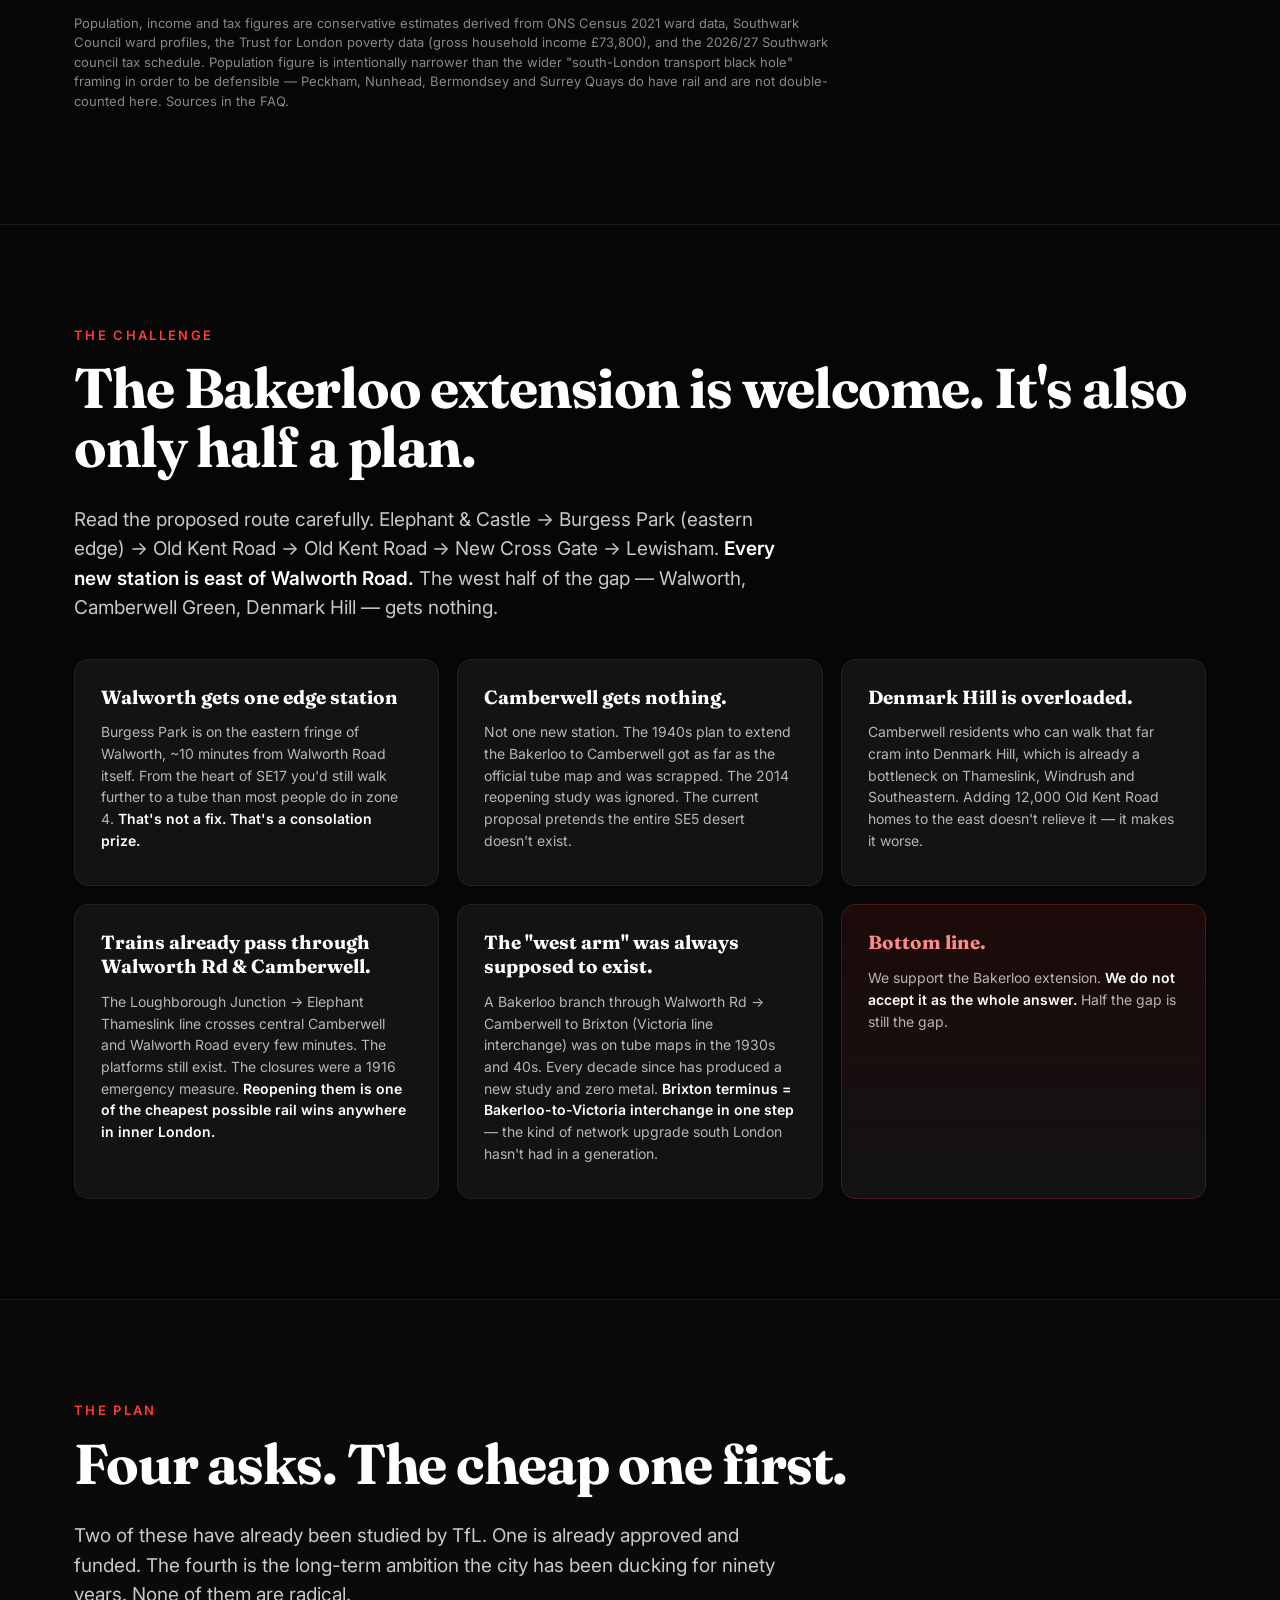
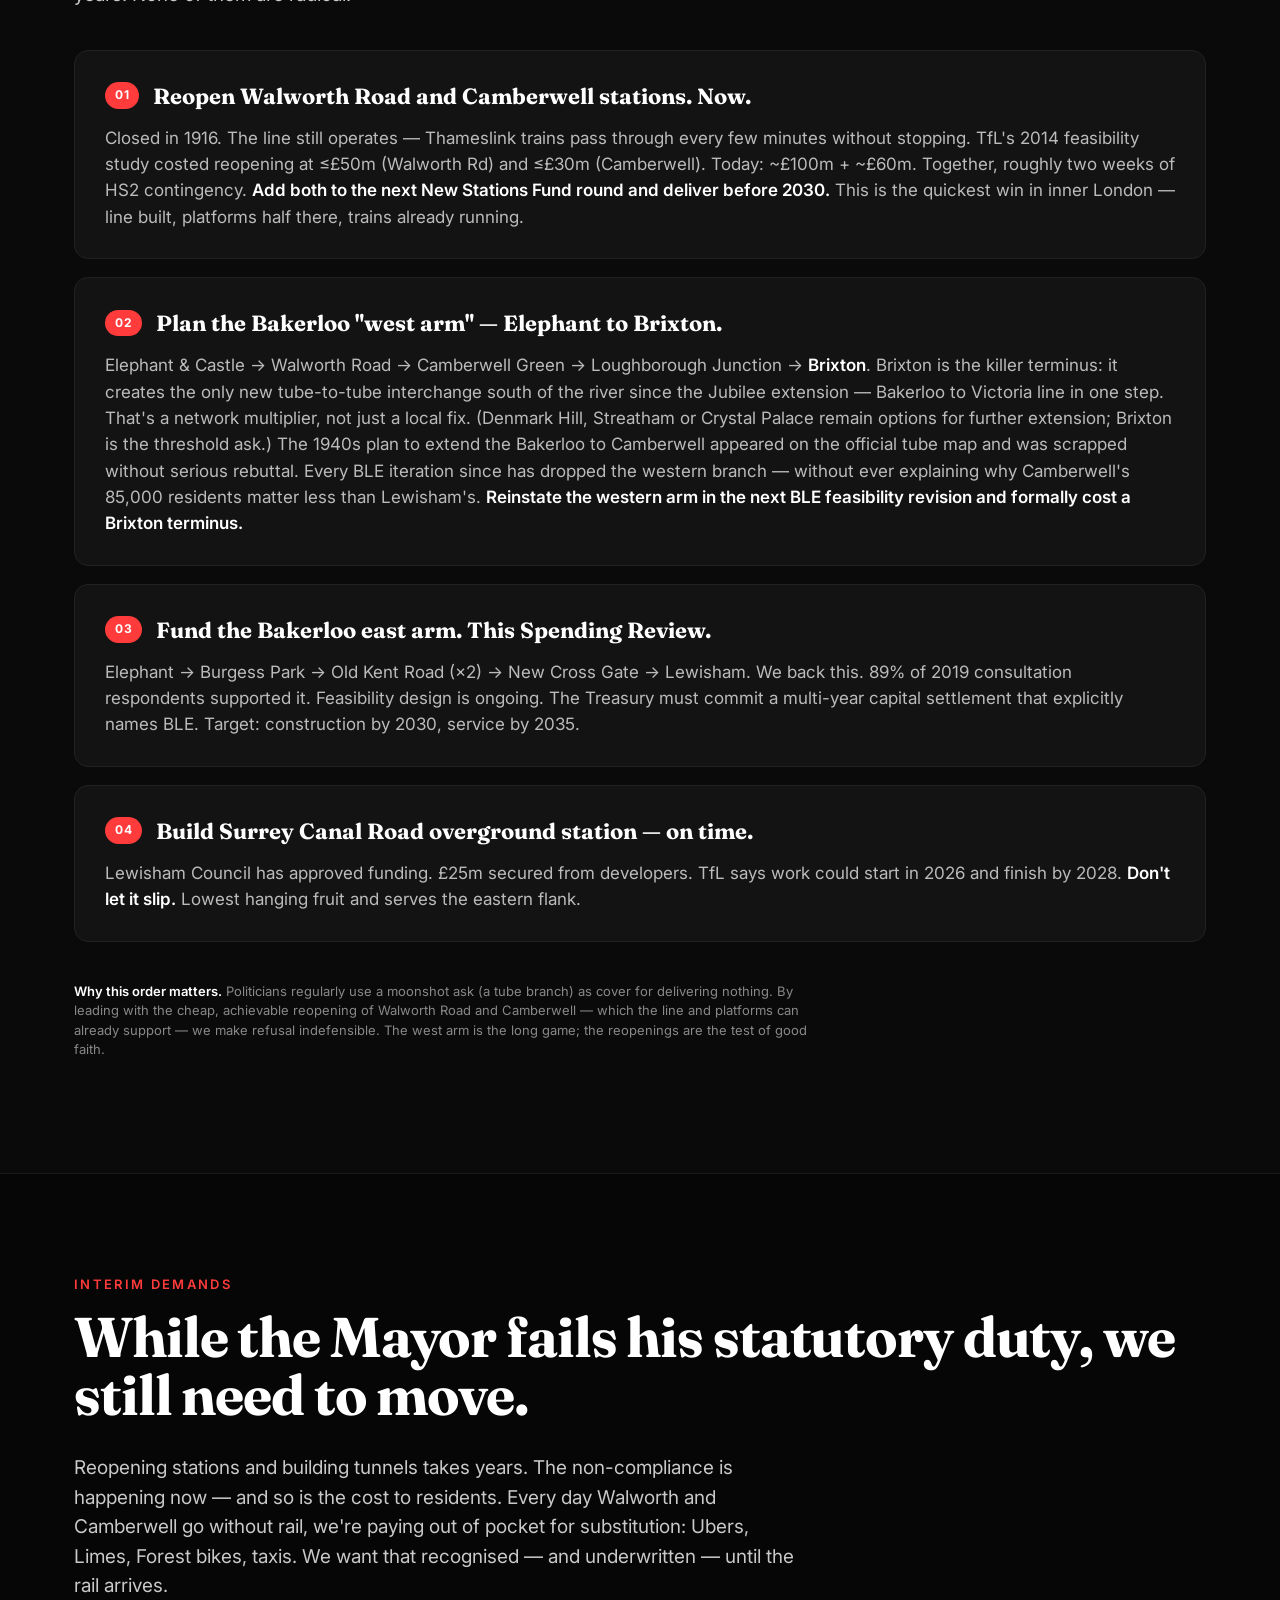
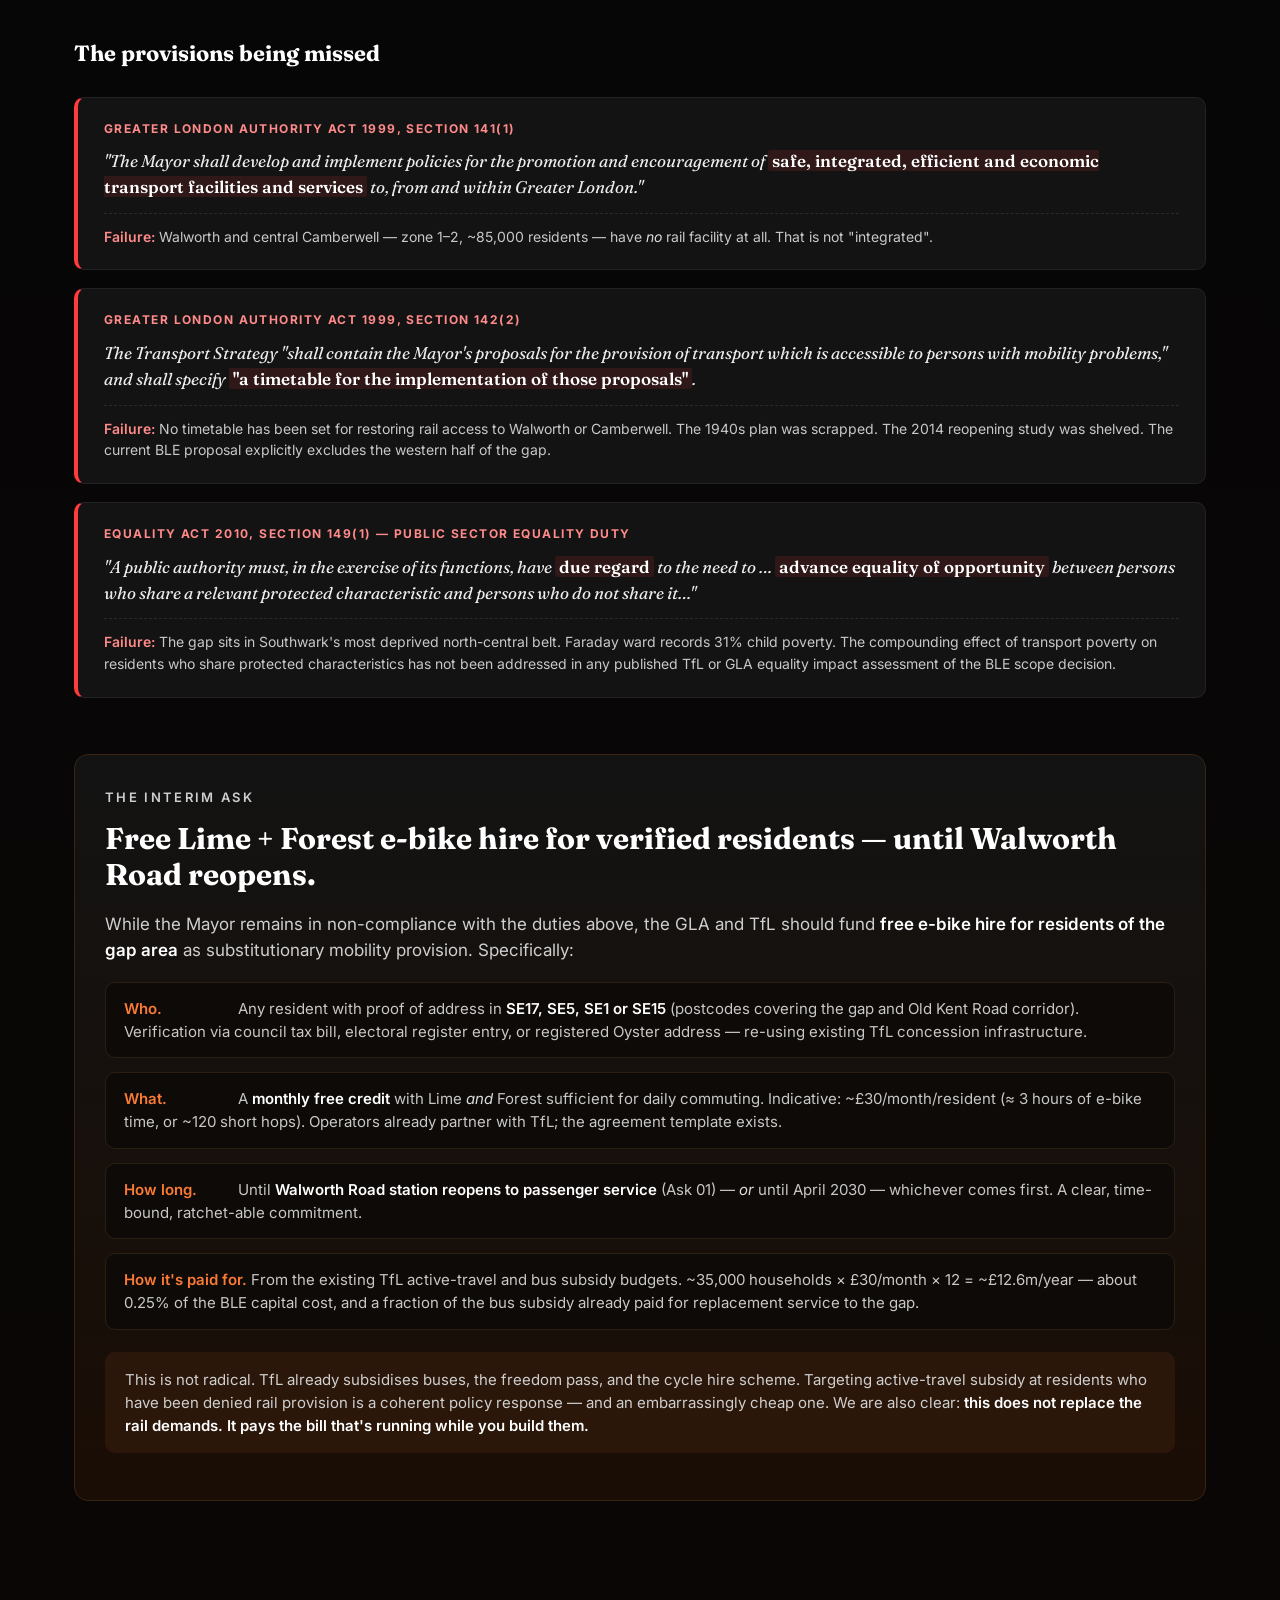
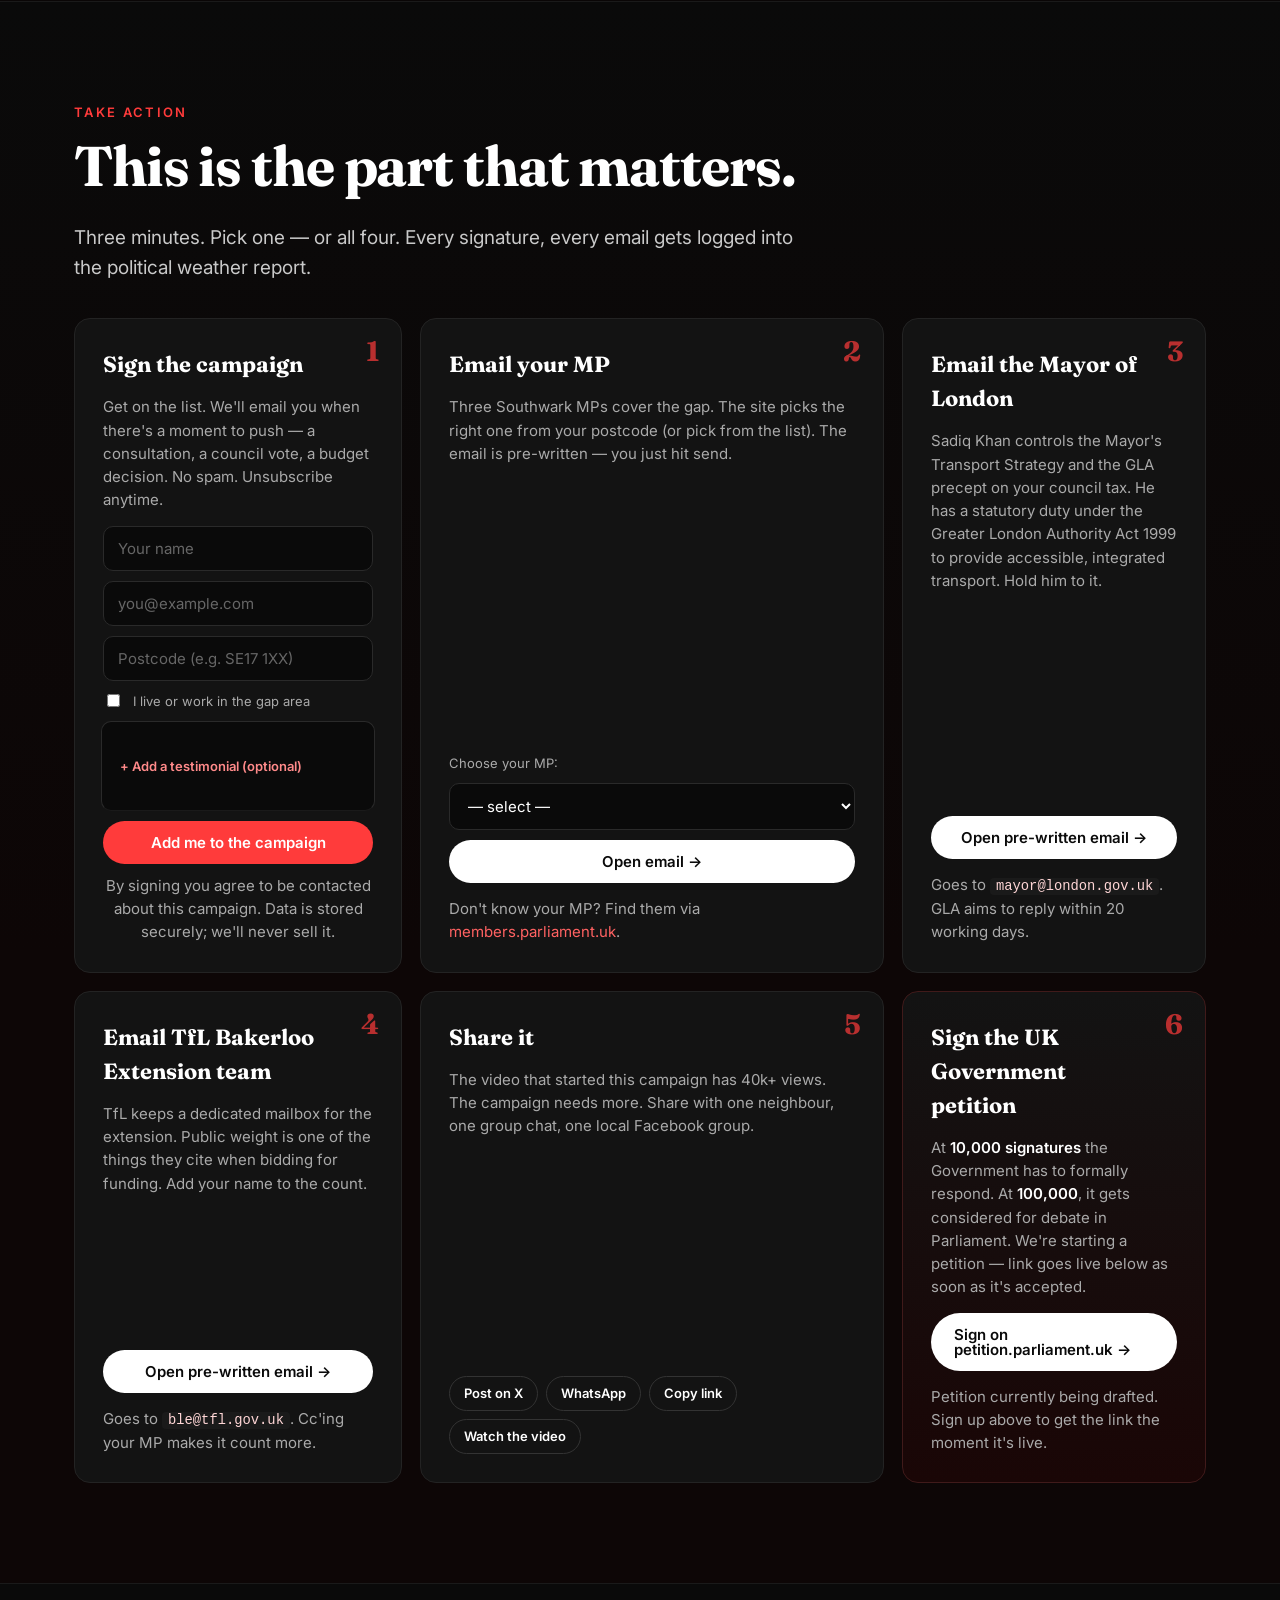
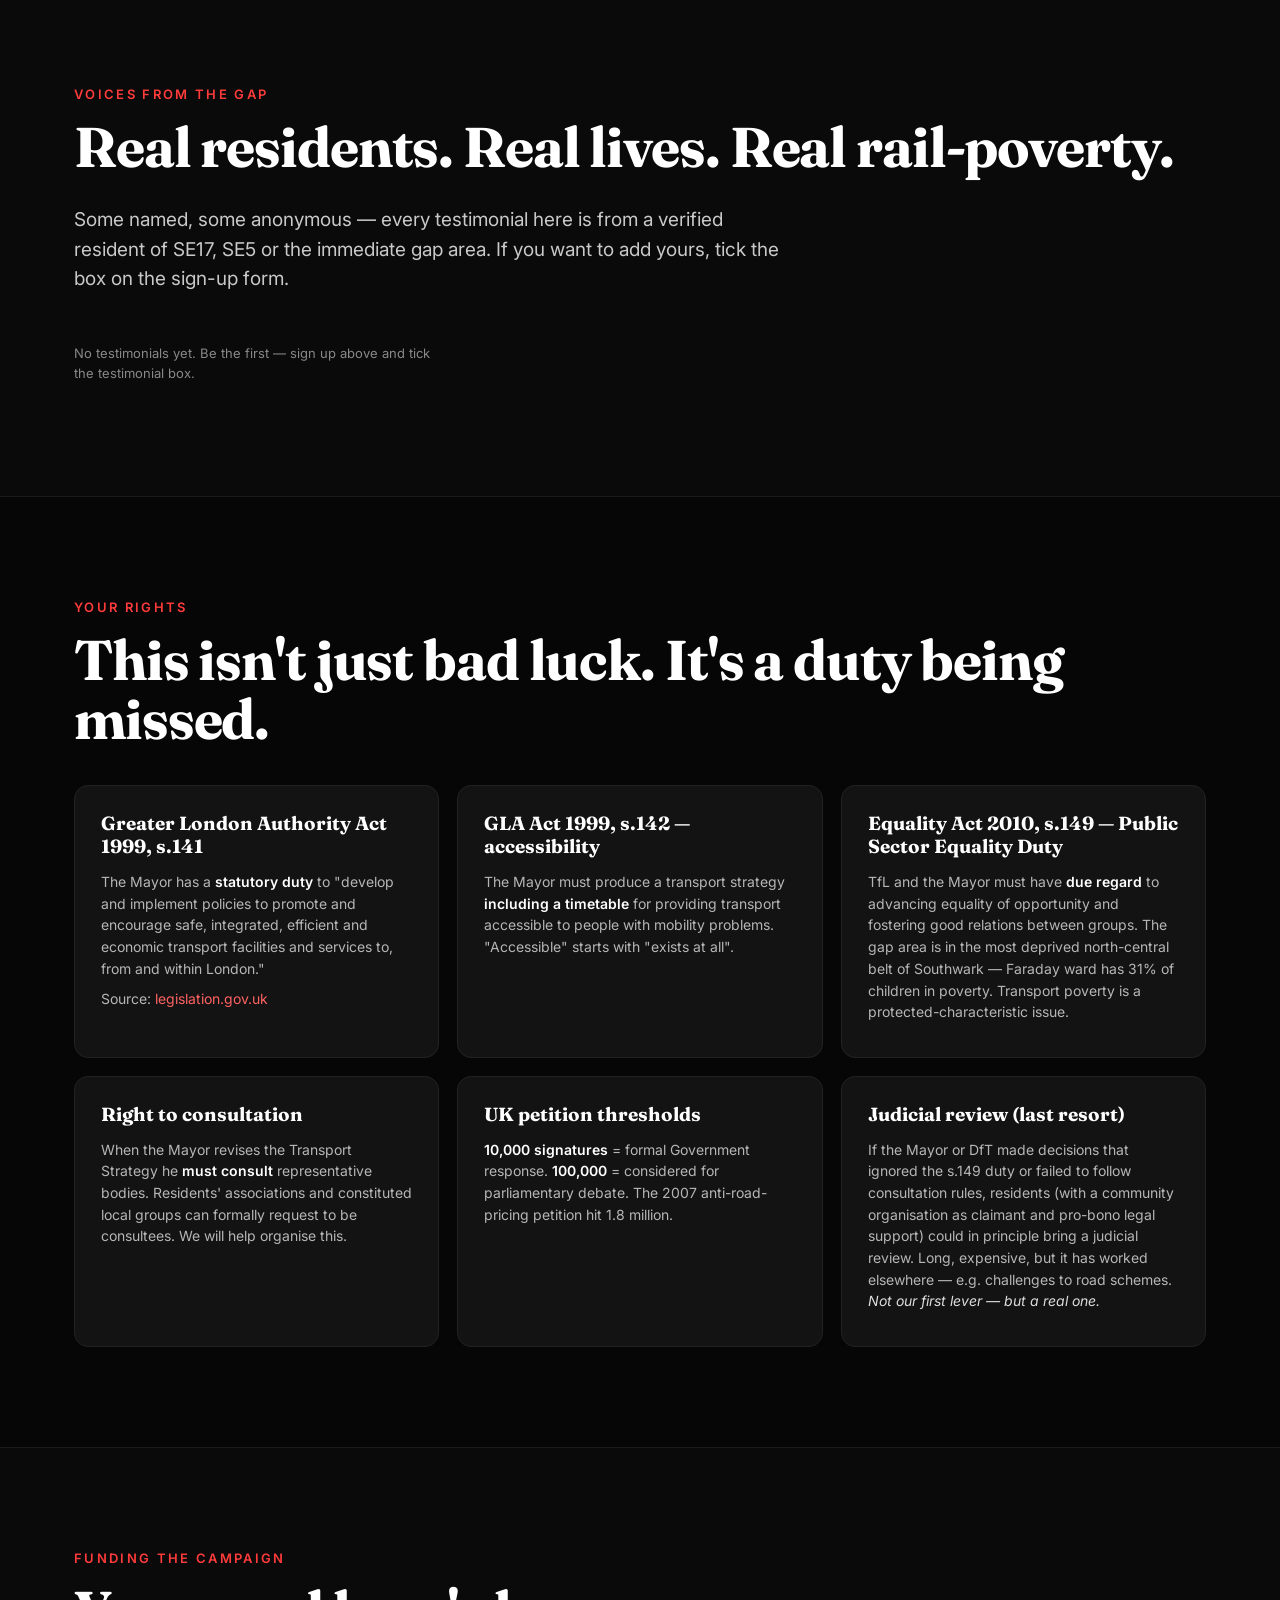
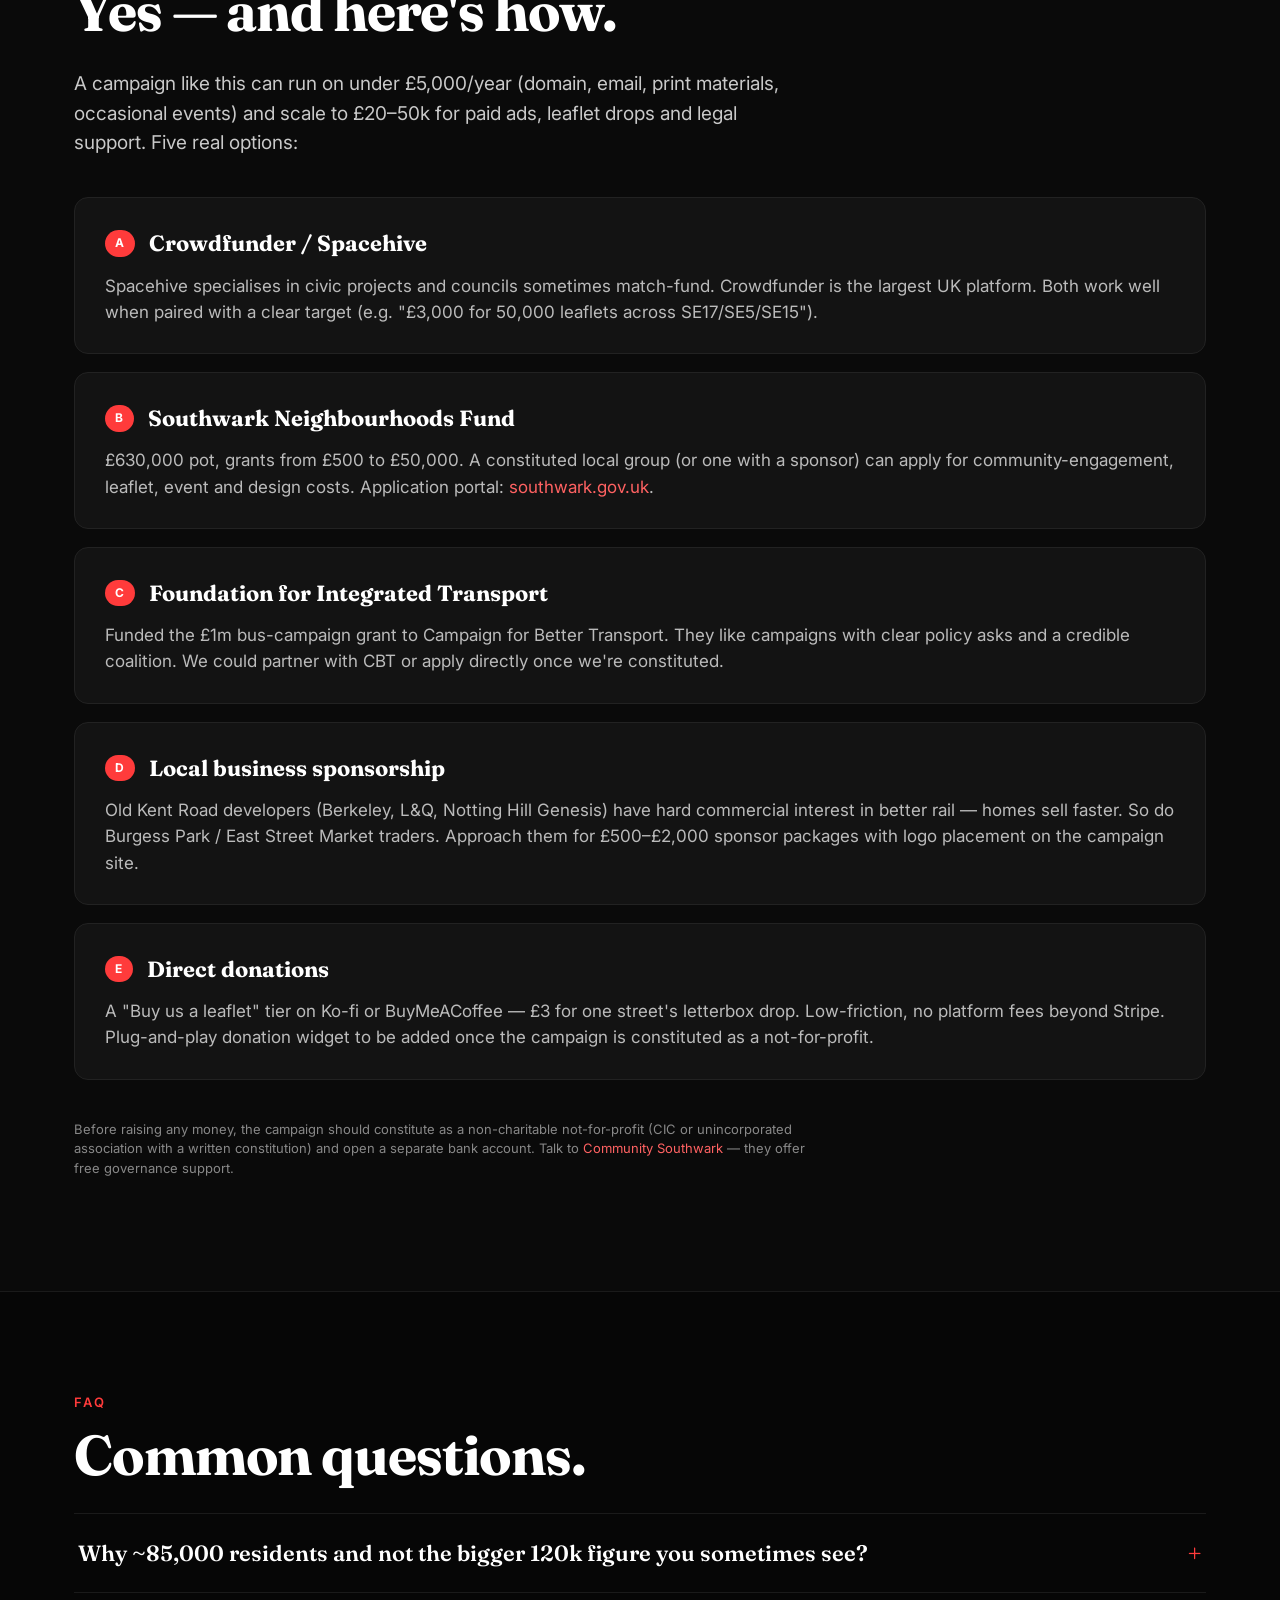
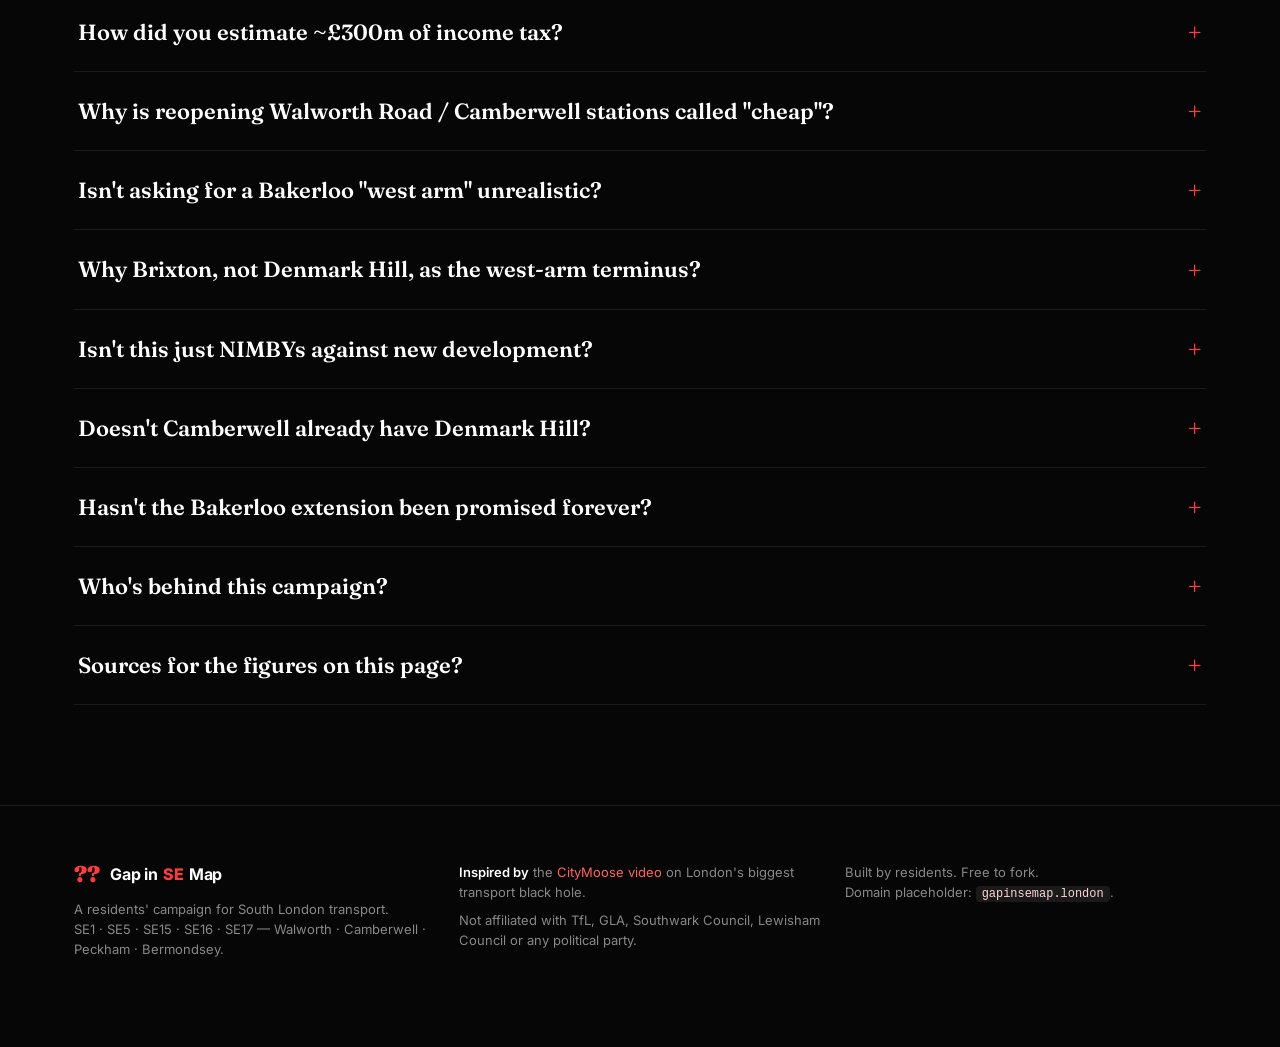
==== commit 83ac9e25: "feat: end-to-end-encrypted submission system + public stats page Replaces the placeholder Formspree " ====
--- a/index.html
+++ b/index.html
@@ -22,12 +22,12 @@
     <span class="brand-text">Gap in <span class="se">SE</span> Map</span>
   </a>
   <nav class="nav-links" aria-label="Primary">
-    <a href="#gap">The Gap</a>
     <a href="#asks">The Plan</a>
     <a href="#interim">Interim Demands</a>
     <a href="#act">Take Action</a>
     <a href="#voices">Voices</a>
     <a href="#rights">Your Rights</a>
+    <a href="stats.html">Stats</a>
   </nav>
   <a href="#act" class="nav-cta">Take action →</a>
 </header>
@@ -1043,6 +1043,7 @@
 </footer>
 
 <script src="data.js"></script>
+<script src="crypto.js"></script>
 <script src="script.js"></script>
 </body>
 </html>
--- a/style.css
+++ b/style.css
@@ -398,6 +398,87 @@
 }
 fieldset.display-pref input[type="radio"] { accent-color: #ff3b3b; }
 
+/* ---------- Stats page ---------- */
+.stats-page .hero-title { font-size: clamp(56px, 12vw, 130px); }
+.stats-h1-sub {
+  display: block;
+  font-size: 0.32em;
+  letter-spacing: -0.01em;
+  color: #c2c2c2;
+  font-weight: 500;
+  margin-top: 8px;
+}
+#big-total { color: #ff3b3b; font-style: italic; }
+
+.stats-hero { padding: 80px 24px 60px; }
+@media (min-width: 960px) { .stats-hero { padding: 120px 24px 90px; grid-template-columns: 1fr; max-width: 900px; } }
+
+/* Bar chart */
+.bar-chart { display: grid; gap: 14px; margin-top: 36px; max-width: 720px; }
+.bar-row {
+  display: grid; grid-template-columns: 60px 1fr 60px;
+  align-items: center; gap: 14px;
+}
+.bar-label {
+  font-family: 'Fraunces', serif; font-size: 16px; color: #fff;
+  font-weight: 700; letter-spacing: 0.05em;
+}
+.bar-track {
+  background: #131313; border: 1px solid #232323; border-radius: 999px;
+  height: 22px; overflow: hidden;
+}
+.bar-fill {
+  background: linear-gradient(90deg, #ff3b3b, #ff8a3b);
+  height: 100%; border-radius: 999px;
+  transition: width 0.6s ease;
+}
+.bar-value {
+  font-family: 'Fraunces', serif; font-weight: 700;
+  color: #fff; text-align: right; font-size: 16px;
+}
+
+/* Sparkline */
+.sparkline-wrap { margin-top: 36px; }
+.sparkline {
+  display: flex; align-items: flex-end; gap: 10px; height: 200px;
+  padding: 24px;
+  background: #131313; border: 1px solid #232323; border-radius: 14px;
+}
+.spark-bar {
+  flex: 1; background: linear-gradient(180deg, #ff8a3b, #ff3b3b);
+  border-radius: 4px 4px 0 0; min-height: 2px;
+  transition: height 0.6s ease;
+}
+
+/* State cards */
+.state-grid {
+  display: grid; gap: 18px; margin-top: 36px;
+  grid-template-columns: 1fr;
+}
+@media (min-width: 760px) { .state-grid { grid-template-columns: repeat(3, 1fr); } }
+.state-card {
+  background: #131313; border: 1px solid #222; border-radius: 14px; padding: 28px;
+}
+.state-num {
+  font-family: 'Fraunces', serif; font-size: 56px; line-height: 1;
+  color: #ff3b3b; font-weight: 700; letter-spacing: -0.02em;
+}
+.state-label {
+  font-size: 13px; text-transform: uppercase; letter-spacing: 0.1em;
+  color: #ff8a8a; margin: 12px 0 14px; font-weight: 600;
+}
+.state-card p { color: #aaa; font-size: 14px; margin: 0; }
+
+/* PoW indicator inside the form */
+.pow-status {
+  font-size: 12px; color: #aaa; padding: 8px 12px;
+  background: #0a0a0a; border: 1px solid #2a2a2a; border-radius: 8px;
+  display: none;
+}
+.pow-status.visible { display: block; }
+.pow-status.solving { color: #ff8a8a; }
+.pow-status.success { color: #87f59c; }
+
 /* ---------- Print ---------- */
 @media print {
   .nav, .hero-ctas, .action-grid, .footer { display: none; }
